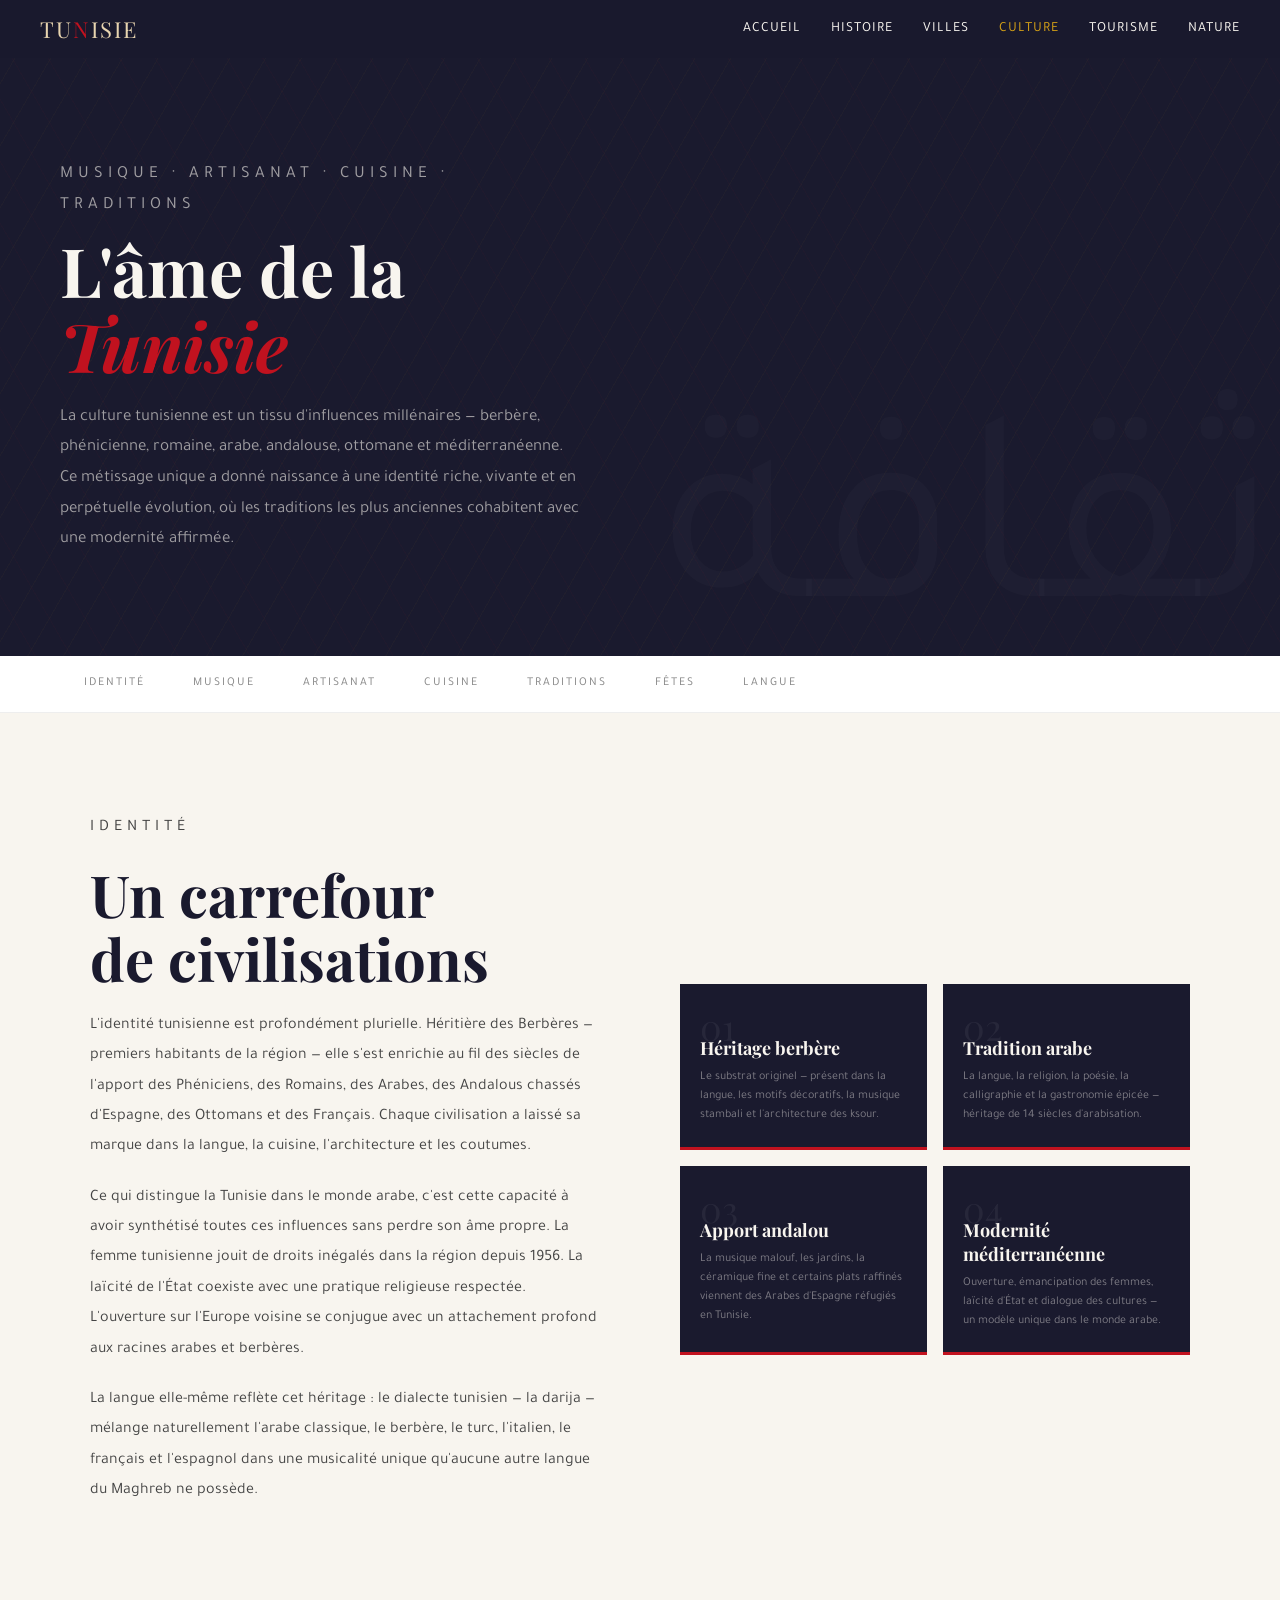
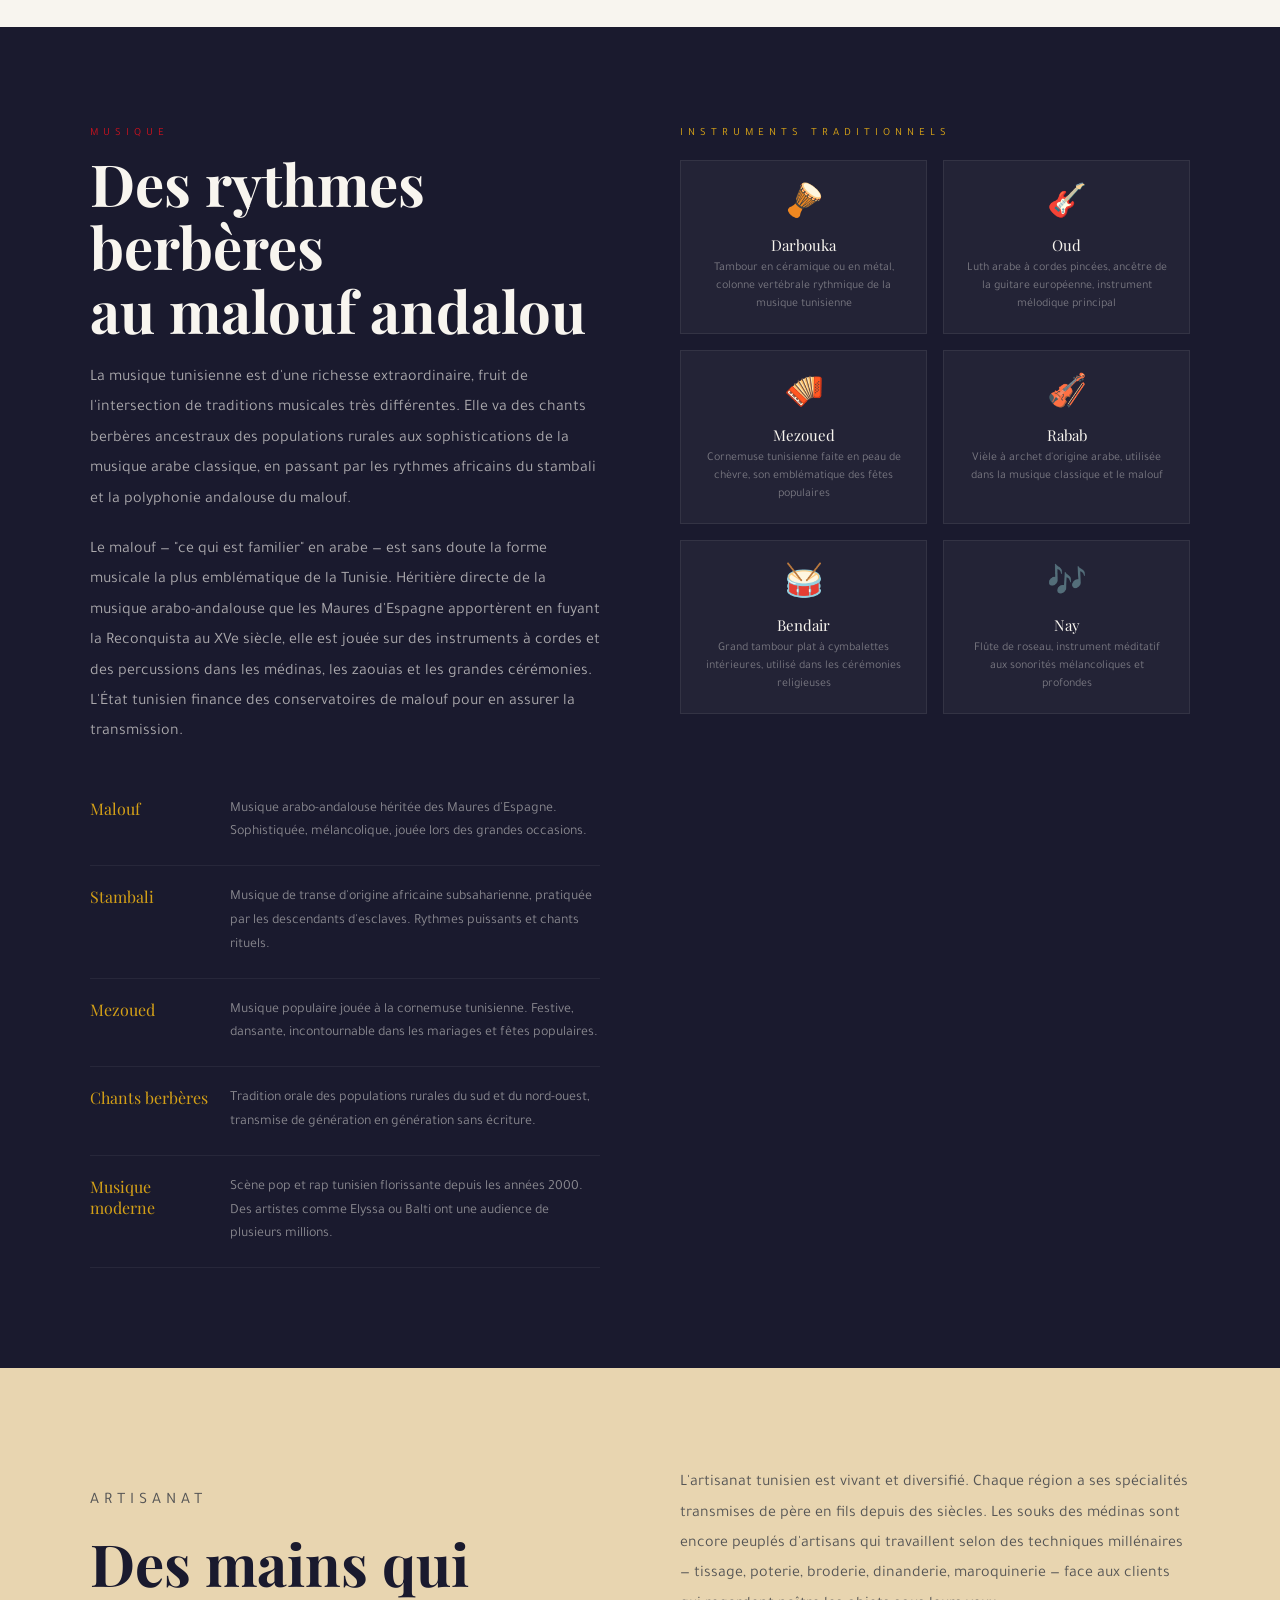
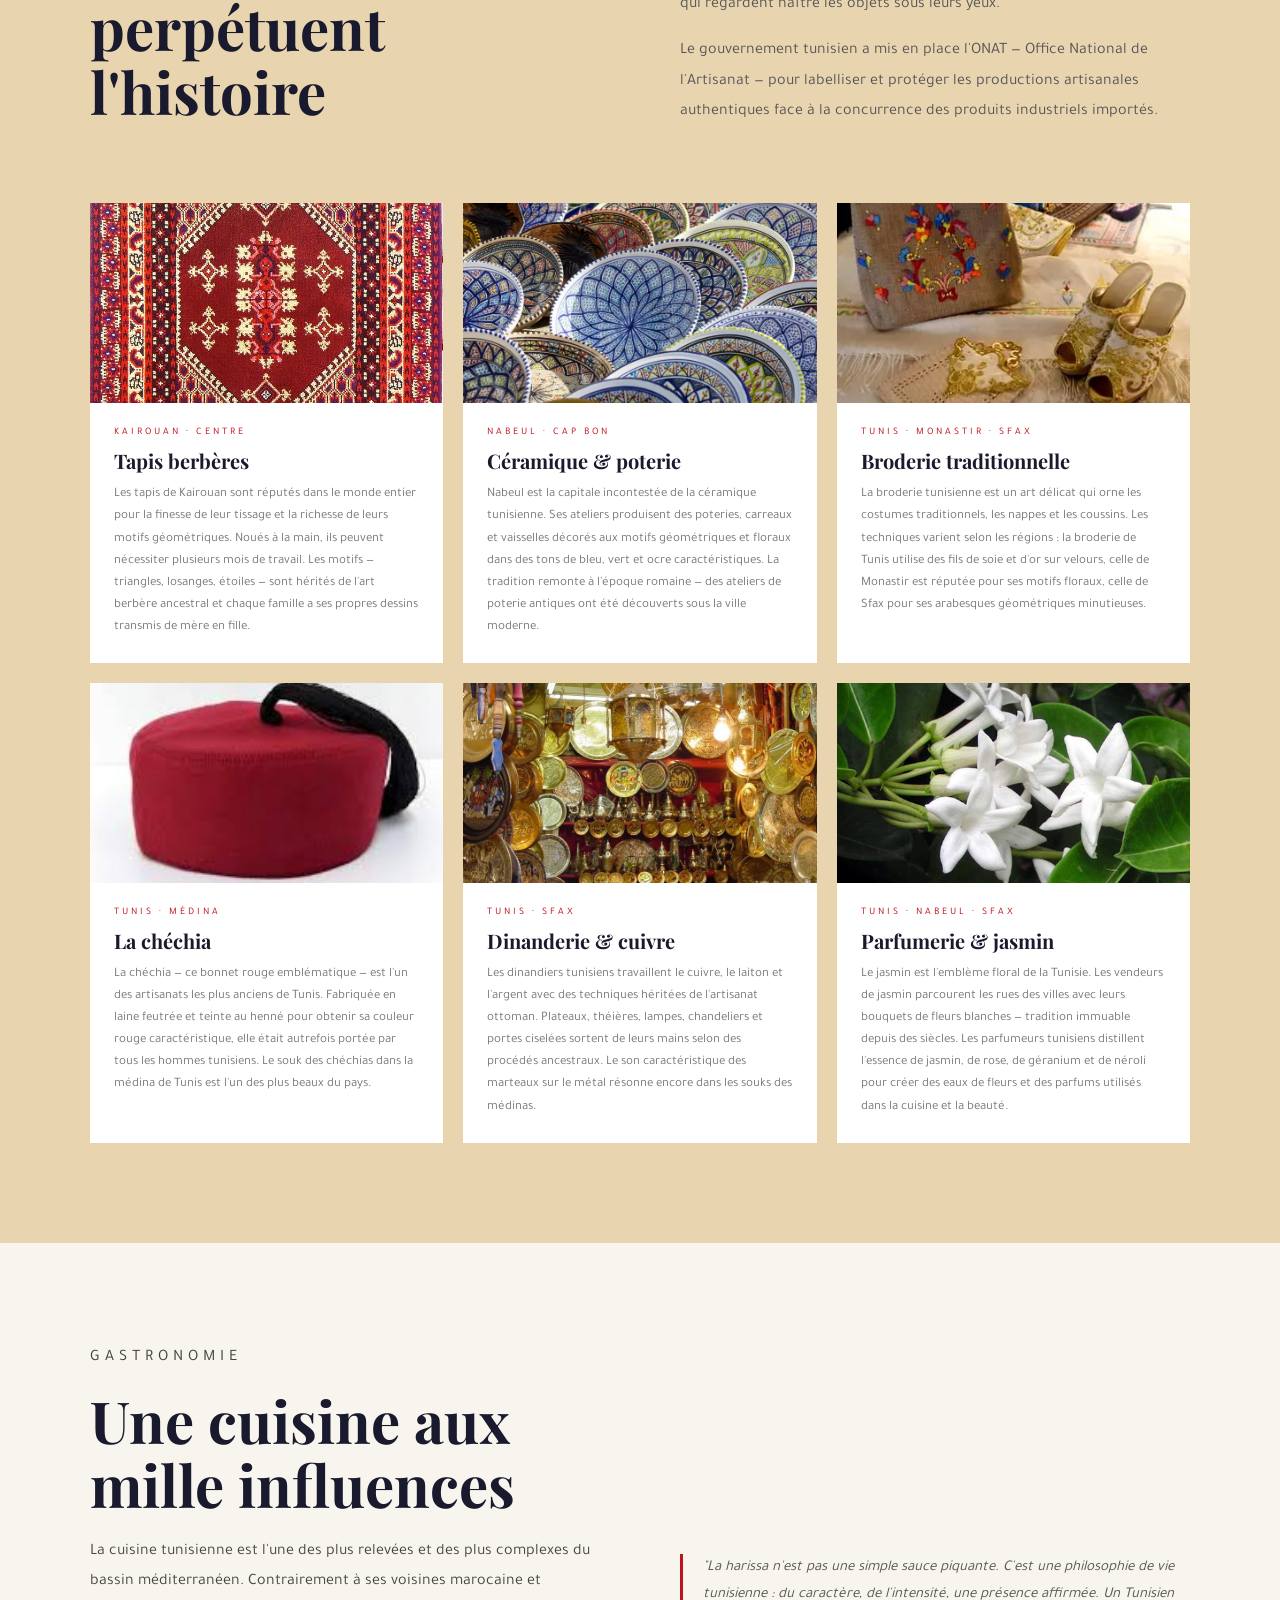
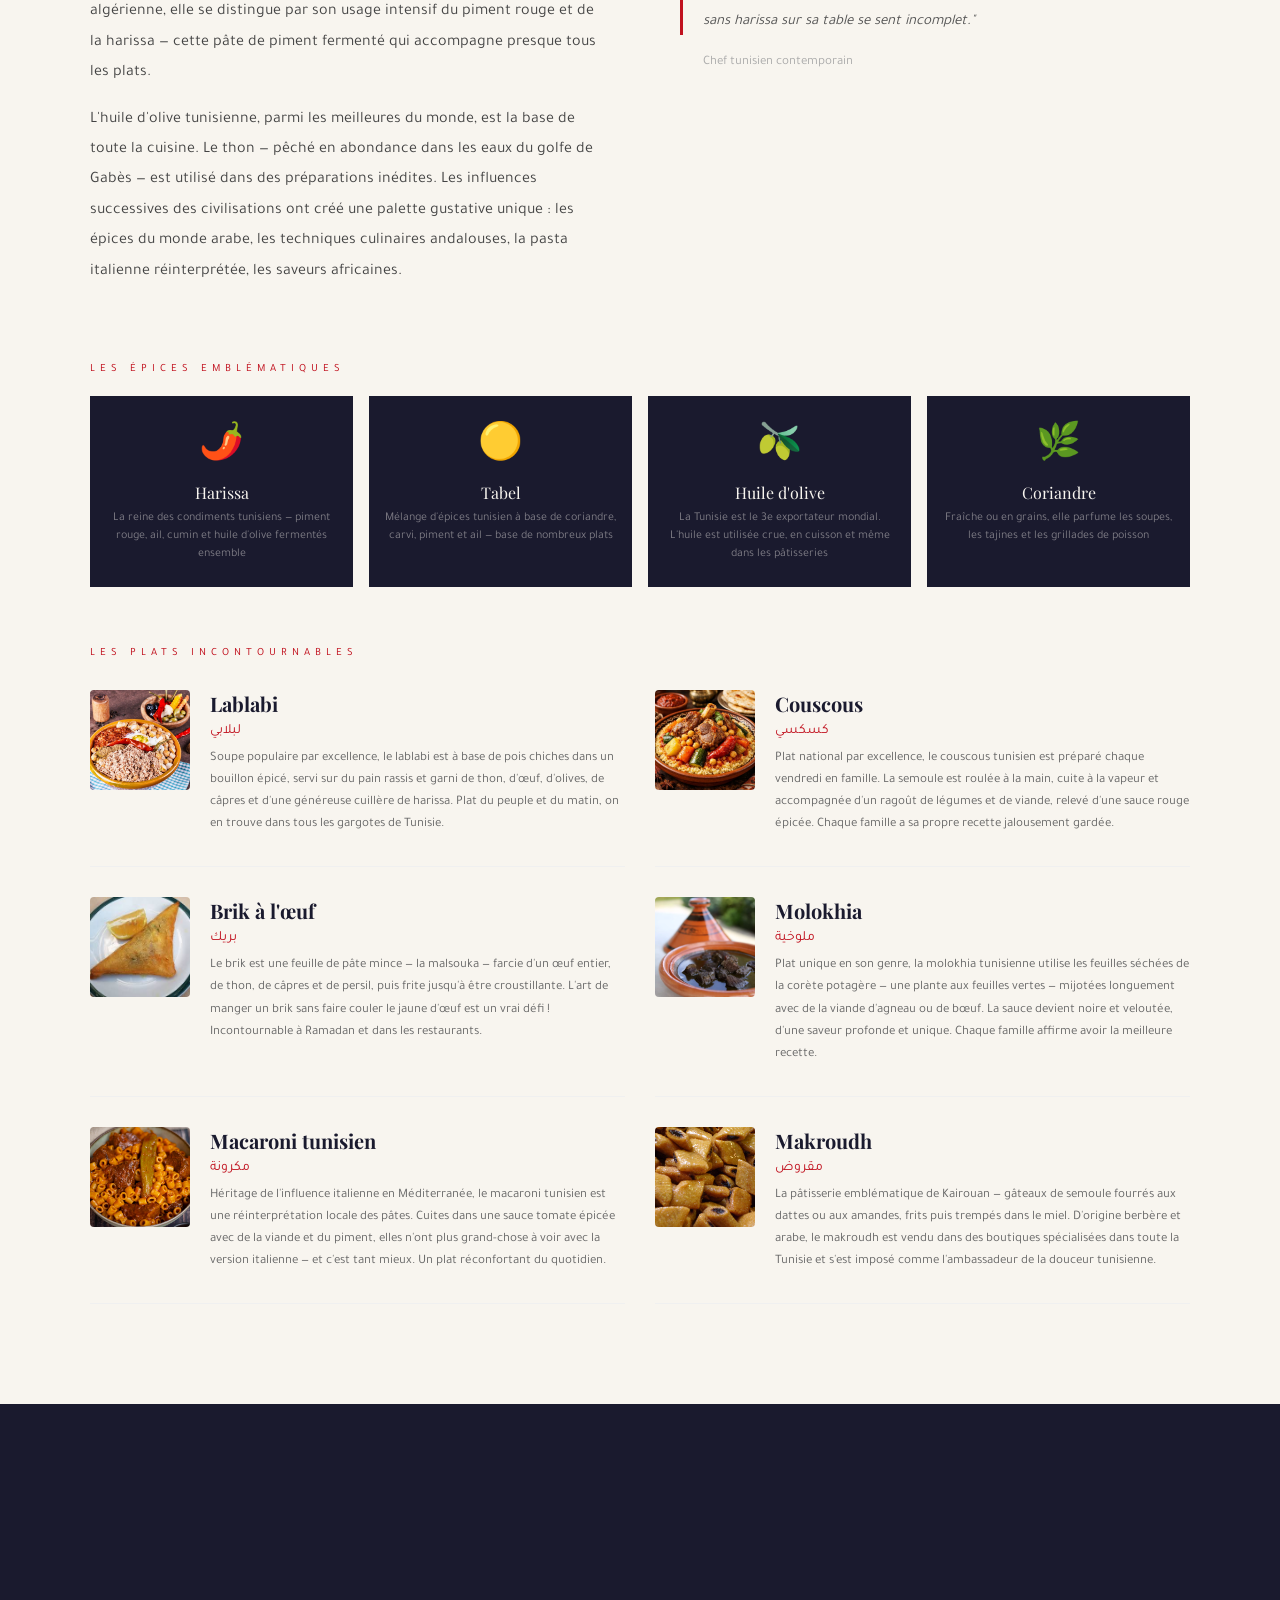
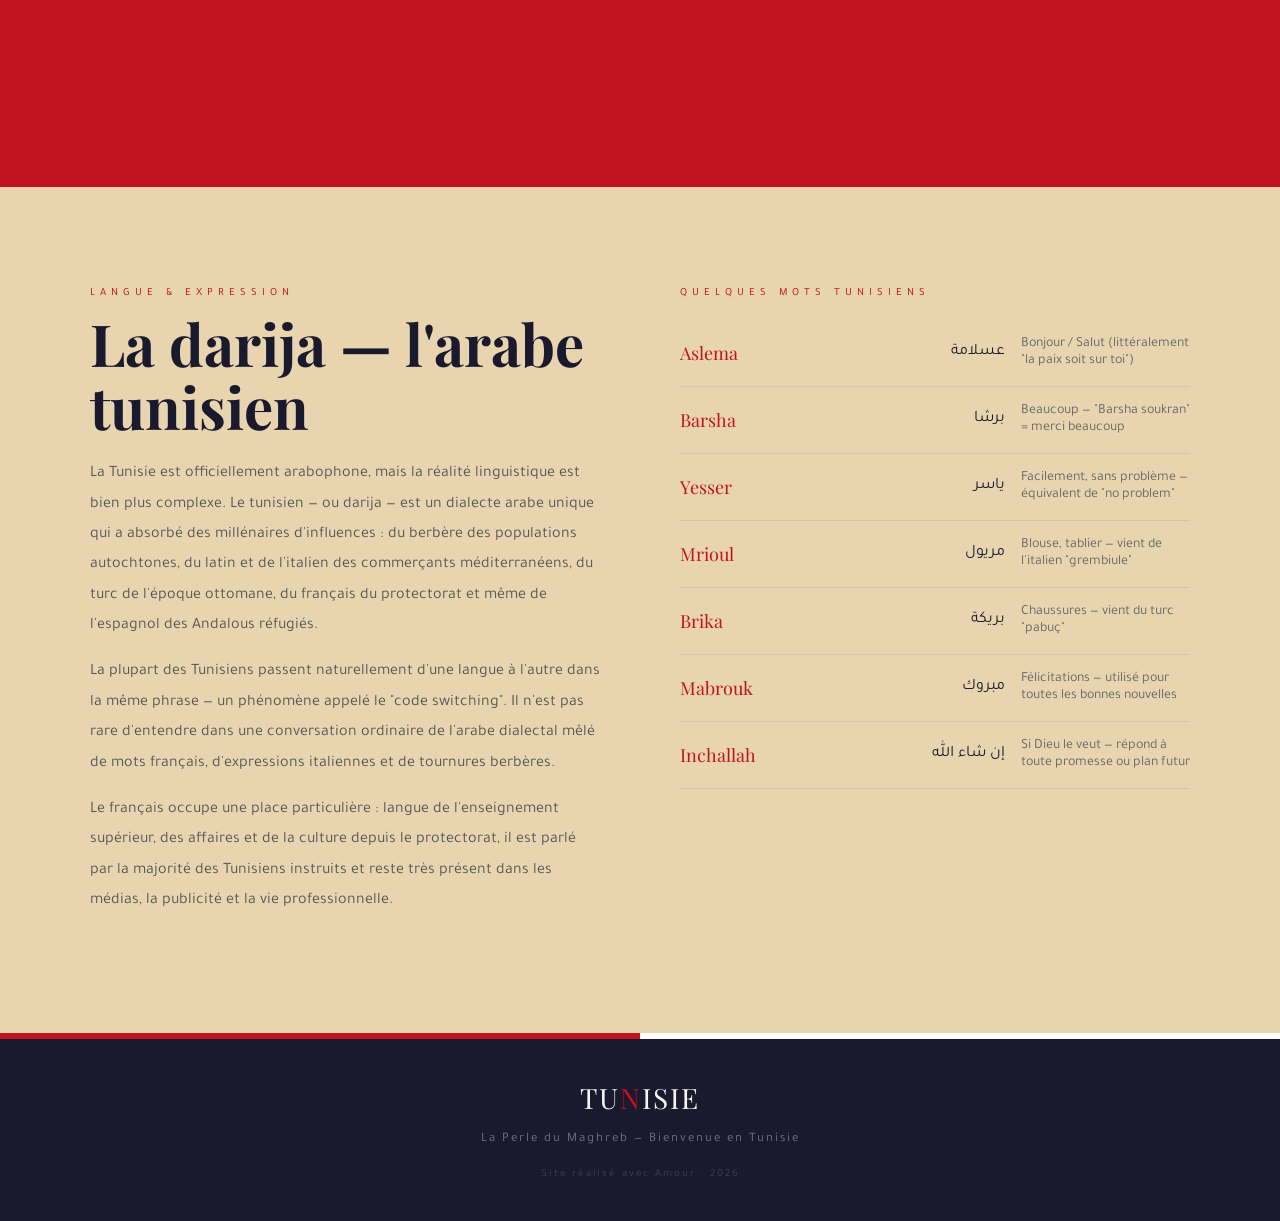
==== culture.html @ 8d85714a "second commit" ====
<!DOCTYPE html>
<html lang="fr">
<head>
  <meta charset="UTF-8"/>
  <meta name="viewport" content="width=device-width, initial-scale=1.0"/>
  <title>Culture Tunisienne — Traditions, Arts & Identité</title>
  <link rel="icon" type="image/png" href="images/favicon.ico"/>
  <link href="https://fonts.googleapis.com/css2?family=Playfair+Display:ital,wght@0,400;0,700;1,400&family=Tajawal:wght@300;400;700&display=swap" rel="stylesheet"/>
  <link rel="stylesheet" href="style.css"/>

  <style>

    /* ======================== */
    /* HERO                     */
    /* ======================== */
    .culture-hero {
      background: var(--nuit);
      padding: 160px 60px 100px;
      position: relative;
      overflow: hidden;
    }

    .culture-hero::before {
      content: 'ثقافة';
      position: absolute;
      font-family: 'Tajawal', sans-serif;
      font-size: 280px;
      color: rgba(255,255,255,0.02);
      right: 0;
      bottom: -40px;
      line-height: 1;
    }

    /* motif géométrique berbère en fond */
    .culture-hero::after {
      content: '';
      position: absolute;
      inset: 0;
      background-image: repeating-linear-gradient(
        60deg, transparent, transparent 30px,
        rgba(193,18,31,0.03) 30px, rgba(193,18,31,0.03) 31px
      ), repeating-linear-gradient(
        -60deg, transparent, transparent 30px,
        rgba(212,160,23,0.03) 30px, rgba(212,160,23,0.03) 31px
      );
    }

    .culture-hero-contenu {
      max-width: 680px;
      position: relative;
      z-index: 2;
    }

    .culture-hero h1 {
      font-family: 'Playfair Display', serif;
      font-size: clamp(40px, 6vw, 68px);
      color: var(--blanc);
      line-height: 1.1;
      margin-bottom: 20px;
    }

    .culture-hero h1 span { color: var(--rouge); font-style: italic; }

    .culture-hero p {
      font-size: 17px;
      color: rgba(248,245,239,0.6);
      line-height: 1.8;
      max-width: 520px;
    }

    /* ======================== */
    /* NAV INTERNE              */
    /* ======================== */
    .nav-interne {
      background: white;
      padding: 0 60px;
      border-bottom: 1px solid #eee;
      display: flex;
      gap: 0;
      overflow-x: auto;
      position: sticky;
      top: 60px;
      z-index: 100;
    }

    .nav-interne a {
      text-decoration: none;
      color: #888;
      font-size: 12px;
      letter-spacing: 2px;
      text-transform: uppercase;
      padding: 20px 24px;
      border-bottom: 2px solid transparent;
      transition: color 0.2s, border-color 0.2s;
      white-space: nowrap;
    }

    .nav-interne a:hover {
      color: var(--rouge);
      border-bottom-color: var(--rouge);
    }

    /* ======================== */
    /* INTRO IDENTITE           */
    /* ======================== */
    .identite-section {
      background: var(--blanc);
      padding: 100px 60px;
    }

    .identite-layout {
      display: grid;
      grid-template-columns: 1fr 1fr;
      gap: 80px;
      align-items: center;
      max-width: 1100px;
      margin: 0 auto;
    }

    .identite-texte p {
      font-size: 16px;
      line-height: 1.9;
      color: #444;
      margin-bottom: 20px;
    }

    .identite-pilliers {
      display: grid;
      grid-template-columns: 1fr 1fr;
      gap: 16px;
    }

    .pillier {
      background: var(--nuit);
      padding: 24px 20px;
      position: relative;
      overflow: hidden;
    }

    .pillier::before {
      content: '';
      position: absolute;
      bottom: 0;
      left: 0;
      height: 3px;
      width: 100%;
      background: var(--rouge);
    }

    .pillier-num {
      font-family: 'Playfair Display', serif;
      font-size: 36px;
      color: rgba(255,255,255,0.06);
      line-height: 1;
      margin-bottom: -8px;
    }

    .pillier-nom {
      font-family: 'Playfair Display', serif;
      font-size: 18px;
      color: var(--blanc);
      margin-bottom: 8px;
    }

    .pillier-desc {
      font-size: 12px;
      color: rgba(248,245,239,0.45);
      line-height: 1.6;
    }

    /* ======================== */
    /* SECTION MUSIQUE          */
    /* ======================== */
    .musique-section {
      background: var(--nuit);
      padding: 100px 60px;
      position: relative;
      overflow: hidden;
      id: 'musique';
    }

    .musique-layout {
      display: grid;
      grid-template-columns: 1fr 1fr;
      gap: 80px;
      align-items: start;
      max-width: 1100px;
      margin: 0 auto;
    }

    .musique-titre { color: var(--blanc) !important; }

    .musique-texte p {
      font-size: 16px;
      line-height: 1.9;
      color: rgba(248,245,239,0.65);
      margin-bottom: 20px;
    }

    /* les genres musicaux */
    .genres-liste {
      margin-top: 30px;
      display: flex;
      flex-direction: column;
      gap: 0;
    }

    .genre-item {
      display: grid;
      grid-template-columns: 120px 1fr;
      gap: 20px;
      padding: 20px 0;
      border-bottom: 1px solid rgba(255,255,255,0.06);
      align-items: start;
    }

    .genre-nom {
      font-family: 'Playfair Display', serif;
      font-size: 16px;
      color: var(--or);
    }

    .genre-desc {
      font-size: 14px;
      color: rgba(248,245,239,0.5);
      line-height: 1.7;
    }

    /* instruments en sidebar */
    .instruments-grid {
      display: grid;
      grid-template-columns: 1fr 1fr;
      gap: 16px;
      margin-top: 20px;
    }

    .instrument {
      background: rgba(255,255,255,0.04);
      border: 1px solid rgba(255,255,255,0.07);
      padding: 20px;
      text-align: center;
    }

    .instrument-emoji {
      font-size: 32px;
      display: block;
      margin-bottom: 10px;
    }

    .instrument-nom {
      font-family: 'Playfair Display', serif;
      font-size: 15px;
      color: var(--blanc);
      margin-bottom: 4px;
    }

    .instrument-desc {
      font-size: 12px;
      color: rgba(248,245,239,0.4);
      line-height: 1.5;
    }

    /* ======================== */
    /* SECTION ARTISANAT        */
    /* ======================== */
    .artisanat-section {
      background: var(--sable);
      padding: 100px 60px;
    }

    .artisanat-intro {
      max-width: 1100px;
      margin: 0 auto 60px;
      display: grid;
      grid-template-columns: 1fr 1fr;
      gap: 80px;
      align-items: end;
    }

    .artisanat-intro p {
      font-size: 16px;
      line-height: 1.9;
      color: #555;
      margin-bottom: 16px;
    }

    /* les fiches artisanat */
    .artisanat-grid {
      display: grid;
      grid-template-columns: repeat(3, 1fr);
      gap: 20px;
      max-width: 1100px;
      margin: 0 auto;
    }

    .artisanat-card {
      background: white;
      overflow: hidden;
      transition: transform 0.3s;
    }

    .artisanat-card:hover {
      transform: translateY(-6px);
    }

    .artisanat-img {
      width: 100%;
      height: 200px;
      object-fit: cover;
      display: block;
      background: var(--sable-fonce);
    }

    .artisanat-body {
      padding: 24px;
    }

    .artisanat-origine {
      font-size: 10px;
      letter-spacing: 3px;
      text-transform: uppercase;
      color: var(--rouge);
      margin-bottom: 8px;
    }

    .artisanat-nom {
      font-family: 'Playfair Display', serif;
      font-size: 20px;
      color: var(--nuit);
      margin-bottom: 10px;
    }

    .artisanat-desc {
      font-size: 13px;
      color: #777;
      line-height: 1.7;
    }

    /* ======================== */
    /* SECTION CUISINE          */
    /* ======================== */
    .cuisine-culture-section {
      background: var(--blanc);
      padding: 100px 60px;
    }

    .cuisine-culture-layout {
      max-width: 1100px;
      margin: 0 auto;
    }

    .cuisine-culture-intro {
      display: grid;
      grid-template-columns: 1fr 1fr;
      gap: 80px;
      margin-bottom: 60px;
      align-items: center;
    }

    .cuisine-culture-intro p {
      font-size: 16px;
      line-height: 1.9;
      color: #444;
      margin-bottom: 16px;
    }

    /* les épices */
    .epices-grid {
      display: grid;
      grid-template-columns: repeat(4, 1fr);
      gap: 16px;
      margin-bottom: 60px;
    }

    .epice-card {
      background: var(--nuit);
      padding: 24px 16px;
      text-align: center;
    }

    .epice-emoji {
      font-size: 36px;
      display: block;
      margin-bottom: 12px;
    }

    .epice-nom {
      font-family: 'Playfair Display', serif;
      font-size: 16px;
      color: var(--blanc);
      margin-bottom: 6px;
    }

    .epice-desc {
      font-size: 12px;
      color: rgba(248,245,239,0.45);
      line-height: 1.5;
    }

    /* les plats en liste détaillée */
    .plats-liste {
      display: grid;
      grid-template-columns: 1fr 1fr;
      gap: 30px;
    }

    .plat-detail {
      display: grid;
      grid-template-columns: 100px 1fr;
      gap: 20px;
      padding-bottom: 30px;
      border-bottom: 1px solid #f0f0f0;
    }

    .plat-detail-img {
      width: 100px;
      height: 100px;
      object-fit: cover;
      border-radius: 4px;
      background: var(--sable);
    }

    .plat-detail-nom {
      font-family: 'Playfair Display', serif;
      font-size: 20px;
      color: var(--nuit);
      margin-bottom: 6px;
    }

    .plat-detail-arabe {
      font-family: 'Tajawal', sans-serif;
      font-size: 14px;
      color: var(--rouge);
      margin-bottom: 8px;
    }

    .plat-detail-desc {
      font-size: 13px;
      color: #666;
      line-height: 1.7;
    }

    /* ======================== */
    /* SECTION TRADITIONS       */
    /* ======================== */
    .traditions-section {
      background: var(--nuit);
      padding: 100px 60px;
    }

    .traditions-layout {
      max-width: 1100px;
      margin: 0 auto;
    }

    .traditions-titre { color: var(--blanc) !important; }

    .traditions-grid {
      display: grid;
      grid-template-columns: repeat(3, 1fr);
      gap: 30px;
      margin-top: 50px;
    }

    .tradition-card {
      border-top: 1px solid rgba(212,160,23,0.3);
      padding-top: 28px;
    }

    .tradition-icone {
      font-size: 32px;
      margin-bottom: 16px;
      display: block;
    }

    .tradition-nom {
      font-family: 'Playfair Display', serif;
      font-size: 20px;
      color: var(--blanc);
      margin-bottom: 12px;
    }

    .tradition-texte {
      font-size: 14px;
      color: rgba(248,245,239,0.55);
      line-height: 1.8;
    }

    /* ======================== */
    /* SECTION FETES            */
    /* ======================== */
    .fetes-section {
      background: var(--rouge);
      padding: 100px 60px;
    }

    .fetes-titre {
      color: white !important;
    }

    .fetes-sous-titre {
      color: rgba(255,255,255,0.7) !important;
    }

    .fetes-grid {
      display: grid;
      grid-template-columns: repeat(4, 1fr);
      gap: 20px;
      margin-top: 50px;
      max-width: 1100px;
    }

    .fete-card {
      background: rgba(255,255,255,0.08);
      border: 1px solid rgba(255,255,255,0.15);
      padding: 28px 20px;
      transition: background 0.3s;
    }

    .fete-card:hover {
      background: rgba(255,255,255,0.15);
    }

    .fete-mois {
      font-size: 10px;
      letter-spacing: 3px;
      text-transform: uppercase;
      color: rgba(255,255,255,0.5);
      margin-bottom: 10px;
    }

    .fete-nom {
      font-family: 'Playfair Display', serif;
      font-size: 18px;
      color: white;
      margin-bottom: 10px;
    }

    .fete-desc {
      font-size: 13px;
      color: rgba(255,255,255,0.65);
      line-height: 1.7;
    }

    /* ======================== */
    /* SECTION LANGUE           */
    /* ======================== */
    .langue-section {
      background: var(--sable);
      padding: 100px 60px;
    }

    .langue-layout {
      display: grid;
      grid-template-columns: 1fr 1fr;
      gap: 80px;
      align-items: start;
      max-width: 1100px;
      margin: 0 auto;
    }

    .langue-texte p {
      font-size: 16px;
      line-height: 1.9;
      color: #555;
      margin-bottom: 16px;
    }

    /* les mots tunisiens */
    .mots-tunisiens {
      display: flex;
      flex-direction: column;
      gap: 0;
    }

    .mot-ligne {
      display: grid;
      grid-template-columns: 140px 1fr 1fr;
      gap: 16px;
      padding: 16px 0;
      border-bottom: 1px solid rgba(0,0,0,0.07);
      align-items: center;
    }

    .mot-tunisien {
      font-family: 'Playfair Display', serif;
      font-size: 18px;
      color: var(--rouge);
    }

    .mot-arabe {
      font-family: 'Tajawal', sans-serif;
      font-size: 16px;
      color: var(--nuit);
      text-align: right;
    }

    .mot-traduction {
      font-size: 14px;
      color: #666;
    }

    /* ======================== */
    /* RESPONSIVE               */
    /* ======================== */
    @media (max-width: 900px) {
      .culture-hero { padding: 140px 20px 60px; }
      .nav-interne { padding: 0 20px; }
      .identite-section,
      .musique-section,
      .artisanat-section,
      .cuisine-culture-section,
      .traditions-section,
      .fetes-section,
      .langue-section { padding: 60px 20px; }

      .identite-layout,
      .musique-layout,
      .artisanat-intro,
      .cuisine-culture-intro,
      .langue-layout { grid-template-columns: 1fr; gap: 40px; }

      .artisanat-grid { grid-template-columns: 1fr 1fr; }
      .traditions-grid { grid-template-columns: 1fr 1fr; }
      .fetes-grid { grid-template-columns: 1fr 1fr; }
      .epices-grid { grid-template-columns: 1fr 1fr; }
      .plats-liste { grid-template-columns: 1fr; }
      .identite-pilliers { grid-template-columns: 1fr; }
    }

    @media (max-width: 600px) {
      .artisanat-grid { grid-template-columns: 1fr; }
      .traditions-grid { grid-template-columns: 1fr; }
      .fetes-grid { grid-template-columns: 1fr; }
      .mot-ligne { grid-template-columns: 1fr 1fr; }
      .mot-arabe { display: none; }
    }

  </style>
</head>
<body>

<!-- ============= -->
<!--  NAVIGATION   -->
<!-- ============= -->
<nav>
  <div class="logo">TU<span>N</span>ISIE</div>
  <ul>
    <li><a href="index.html">Accueil</a></li>
    <li><a href="histoire.html">Histoire</a></li>
    <li><a href="villes.html">Villes</a></li>
    <li><a href="culture.html" style="color: var(--or);">Culture</a></li>
    <li><a href="tourisme.html">Tourisme</a></li>
    <li><a href="nature.html">Nature</a></li>
  </ul>
</nav>

<!-- ============= -->
<!--  HERO         -->
<!-- ============= -->
<div class="culture-hero">
  <div class="culture-hero-contenu fade-in visible">
    <p class="section-label">Musique · Artisanat · Cuisine · Traditions</p>
    <h1>L'âme de la<br/><span>Tunisie</span></h1>
    <p>
      La culture tunisienne est un tissu d'influences millénaires — berbère, phénicienne, romaine, arabe, andalouse, ottomane et méditerranéenne. Ce métissage unique a donné naissance à une identité riche, vivante et en perpétuelle évolution, où les traditions les plus anciennes cohabitent avec une modernité affirmée.
    </p>
  </div>
</div>


<!-- navigation interne -->
<div class="nav-interne">
  <a href="#identite">Identité</a>
  <a href="#musique">Musique</a>
  <a href="#artisanat">Artisanat</a>
  <a href="#cuisine">Cuisine</a>
  <a href="#traditions">Traditions</a>
  <a href="#fetes">Fêtes</a>
  <a href="#langue">Langue</a>
</div>


<!-- ======================== -->
<!--  IDENTITÉ                -->
<!-- ======================== -->
<section class="identite-section" id="identite">
  <div class="identite-layout fade-in">

    <div class="identite-texte">
      <p class="section-label">Identité</p>
      <h2 class="section-title">Un carrefour<br/>de civilisations</h2>
      <p>
        L'identité tunisienne est profondément plurielle. Héritière des Berbères — premiers habitants de la région — elle s'est enrichie au fil des siècles de l'apport des Phéniciens, des Romains, des Arabes, des Andalous chassés d'Espagne, des Ottomans et des Français. Chaque civilisation a laissé sa marque dans la langue, la cuisine, l'architecture et les coutumes.
      </p>
      <p>
        Ce qui distingue la Tunisie dans le monde arabe, c'est cette capacité à avoir synthétisé toutes ces influences sans perdre son âme propre. La femme tunisienne jouit de droits inégalés dans la région depuis 1956. La laïcité de l'État coexiste avec une pratique religieuse respectée. L'ouverture sur l'Europe voisine se conjugue avec un attachement profond aux racines arabes et berbères.
      </p>
      <p>
        La langue elle-même reflète cet héritage : le dialecte tunisien — la darija — mélange naturellement l'arabe classique, le berbère, le turc, l'italien, le français et l'espagnol dans une musicalité unique qu'aucune autre langue du Maghreb ne possède.
      </p>
    </div>

    <div class="identite-pilliers">
      <div class="pillier">
        <div class="pillier-num">01</div>
        <h3 class="pillier-nom">Héritage berbère</h3>
        <p class="pillier-desc">Le substrat originel — présent dans la langue, les motifs décoratifs, la musique stambali et l'architecture des ksour.</p>
      </div>
      <div class="pillier">
        <div class="pillier-num">02</div>
        <h3 class="pillier-nom">Tradition arabe</h3>
        <p class="pillier-desc">La langue, la religion, la poésie, la calligraphie et la gastronomie épicée — héritage de 14 siècles d'arabisation.</p>
      </div>
      <div class="pillier">
        <div class="pillier-num">03</div>
        <h3 class="pillier-nom">Apport andalou</h3>
        <p class="pillier-desc">La musique malouf, les jardins, la céramique fine et certains plats raffinés viennent des Arabes d'Espagne réfugiés en Tunisie.</p>
      </div>
      <div class="pillier">
        <div class="pillier-num">04</div>
        <h3 class="pillier-nom">Modernité méditerranéenne</h3>
        <p class="pillier-desc">Ouverture, émancipation des femmes, laïcité d'État et dialogue des cultures — un modèle unique dans le monde arabe.</p>
      </div>
    </div>

  </div>
</section>


<!-- ======================== -->
<!--  MUSIQUE                 -->
<!-- ======================== -->
<section class="musique-section" id="musique">
  <div class="musique-layout fade-in">

    <div>
      <p class="section-label">Musique</p>
      <h2 class="section-title musique-titre">Des rythmes berbères<br/>au malouf andalou</h2>

      <div class="musique-texte">
        <p>
          La musique tunisienne est d'une richesse extraordinaire, fruit de l'intersection de traditions musicales très différentes. Elle va des chants berbères ancestraux des populations rurales aux sophistications de la musique arabe classique, en passant par les rythmes africains du stambali et la polyphonie andalouse du malouf.
        </p>
        <p>
          Le malouf — "ce qui est familier" en arabe — est sans doute la forme musicale la plus emblématique de la Tunisie. Héritière directe de la musique arabo-andalouse que les Maures d'Espagne apportèrent en fuyant la Reconquista au XVe siècle, elle est jouée sur des instruments à cordes et des percussions dans les médinas, les zaouias et les grandes cérémonies. L'État tunisien finance des conservatoires de malouf pour en assurer la transmission.
        </p>
      </div>

      <div class="genres-liste">
        <div class="genre-item">
          <span class="genre-nom">Malouf</span>
          <span class="genre-desc">Musique arabo-andalouse héritée des Maures d'Espagne. Sophistiquée, mélancolique, jouée lors des grandes occasions.</span>
        </div>
        <div class="genre-item">
          <span class="genre-nom">Stambali</span>
          <span class="genre-desc">Musique de transe d'origine africaine subsaharienne, pratiquée par les descendants d'esclaves. Rythmes puissants et chants rituels.</span>
        </div>
        <div class="genre-item">
          <span class="genre-nom">Mezoued</span>
          <span class="genre-desc">Musique populaire jouée à la cornemuse tunisienne. Festive, dansante, incontournable dans les mariages et fêtes populaires.</span>
        </div>
        <div class="genre-item">
          <span class="genre-nom">Chants berbères</span>
          <span class="genre-desc">Tradition orale des populations rurales du sud et du nord-ouest, transmise de génération en génération sans écriture.</span>
        </div>
        <div class="genre-item">
          <span class="genre-nom">Musique moderne</span>
          <span class="genre-desc">Scène pop et rap tunisien florissante depuis les années 2000. Des artistes comme Elyssa ou Balti ont une audience de plusieurs millions.</span>
        </div>
      </div>
    </div>

    <div>
      <p class="section-label" style="color: var(--or);">Instruments traditionnels</p>
      <div class="instruments-grid">
        <div class="instrument">
          <span class="instrument-emoji">🪘</span>
          <p class="instrument-nom">Darbouka</p>
          <p class="instrument-desc">Tambour en céramique ou en métal, colonne vertébrale rythmique de la musique tunisienne</p>
        </div>
        <div class="instrument">
          <span class="instrument-emoji">🎸</span>
          <p class="instrument-nom">Oud</p>
          <p class="instrument-desc">Luth arabe à cordes pincées, ancêtre de la guitare européenne, instrument mélodique principal</p>
        </div>
        <div class="instrument">
          <span class="instrument-emoji">🪗</span>
          <p class="instrument-nom">Mezoued</p>
          <p class="instrument-desc">Cornemuse tunisienne faite en peau de chèvre, son emblématique des fêtes populaires</p>
        </div>
        <div class="instrument">
          <span class="instrument-emoji">🎻</span>
          <p class="instrument-nom">Rabab</p>
          <p class="instrument-desc">Vièle à archet d'origine arabe, utilisée dans la musique classique et le malouf</p>
        </div>
        <div class="instrument">
          <span class="instrument-emoji">🥁</span>
          <p class="instrument-nom">Bendair</p>
          <p class="instrument-desc">Grand tambour plat à cymbalettes intérieures, utilisé dans les cérémonies religieuses</p>
        </div>
        <div class="instrument">
          <span class="instrument-emoji">🎶</span>
          <p class="instrument-nom">Nay</p>
          <p class="instrument-desc">Flûte de roseau, instrument méditatif aux sonorités mélancoliques et profondes</p>
        </div>
      </div>
    </div>

  </div>
</section>


<!-- ======================== -->
<!--  ARTISANAT               -->
<!-- ======================== -->
<section class="artisanat-section" id="artisanat">
  <div class="artisanat-intro fade-in">
    <div>
      <p class="section-label">Artisanat</p>
      <h2 class="section-title">Des mains qui<br/>perpétuent l'histoire</h2>
    </div>
    <div>
      <p>L'artisanat tunisien est vivant et diversifié. Chaque région a ses spécialités transmises de père en fils depuis des siècles. Les souks des médinas sont encore peuplés d'artisans qui travaillent selon des techniques millénaires — tissage, poterie, broderie, dinanderie, maroquinerie — face aux clients qui regardent naître les objets sous leurs yeux.</p>
      <p>Le gouvernement tunisien a mis en place l'ONAT — Office National de l'Artisanat — pour labelliser et protéger les productions artisanales authentiques face à la concurrence des produits industriels importés.</p>
    </div>
  </div>

  <div class="artisanat-grid fade-in">

    <div class="artisanat-card">
      <img src="images/artisanat/tapis.jpg" alt="Tapis de Kairouan" class="artisanat-img"/>
      <div class="artisanat-body">
        <p class="artisanat-origine">Kairouan · Centre</p>
        <h3 class="artisanat-nom">Tapis berbères</h3>
        <p class="artisanat-desc">Les tapis de Kairouan sont réputés dans le monde entier pour la finesse de leur tissage et la richesse de leurs motifs géométriques. Noués à la main, ils peuvent nécessiter plusieurs mois de travail. Les motifs — triangles, losanges, étoiles — sont hérités de l'art berbère ancestral et chaque famille a ses propres dessins transmis de mère en fille.</p>
      </div>
    </div>

    <div class="artisanat-card">
      <img src="images/artisanat/ceramique.jpg" alt="Céramique de Nabeul" class="artisanat-img"/>
      <div class="artisanat-body">
        <p class="artisanat-origine">Nabeul · Cap Bon</p>
        <h3 class="artisanat-nom">Céramique & poterie</h3>
        <p class="artisanat-desc">Nabeul est la capitale incontestée de la céramique tunisienne. Ses ateliers produisent des poteries, carreaux et vaisselles décorés aux motifs géométriques et floraux dans des tons de bleu, vert et ocre caractéristiques. La tradition remonte à l'époque romaine — des ateliers de poterie antiques ont été découverts sous la ville moderne.</p>
      </div>
    </div>

    <div class="artisanat-card">
      <img src="images/artisanat/broderie.jpg" alt="Broderie tunisienne" class="artisanat-img"/>
      <div class="artisanat-body">
        <p class="artisanat-origine">Tunis · Monastir · Sfax</p>
        <h3 class="artisanat-nom">Broderie traditionnelle</h3>
        <p class="artisanat-desc">La broderie tunisienne est un art délicat qui orne les costumes traditionnels, les nappes et les coussins. Les techniques varient selon les régions : la broderie de Tunis utilise des fils de soie et d'or sur velours, celle de Monastir est réputée pour ses motifs floraux, celle de Sfax pour ses arabesques géométriques minutieuses.</p>
      </div>
    </div>

    <div class="artisanat-card">
      <img src="images/artisanat/chechia.jpg" alt="Chéchia tunisienne" class="artisanat-img"/>
      <div class="artisanat-body">
        <p class="artisanat-origine">Tunis · Médina</p>
        <h3 class="artisanat-nom">La chéchia</h3>
        <p class="artisanat-desc">La chéchia — ce bonnet rouge emblématique — est l'un des artisanats les plus anciens de Tunis. Fabriquée en laine feutrée et teinte au henné pour obtenir sa couleur rouge caractéristique, elle était autrefois portée par tous les hommes tunisiens. Le souk des chéchias dans la médina de Tunis est l'un des plus beaux du pays.</p>
      </div>
    </div>

    <div class="artisanat-card">
      <img src="images/artisanat/dinanderie.jpg" alt="Dinanderie tunisienne" class="artisanat-img"/>
      <div class="artisanat-body">
        <p class="artisanat-origine">Tunis · Sfax</p>
        <h3 class="artisanat-nom">Dinanderie & cuivre</h3>
        <p class="artisanat-desc">Les dinandiers tunisiens travaillent le cuivre, le laiton et l'argent avec des techniques héritées de l'artisanat ottoman. Plateaux, théières, lampes, chandeliers et portes ciselées sortent de leurs mains selon des procédés ancestraux. Le son caractéristique des marteaux sur le métal résonne encore dans les souks des médinas.</p>
      </div>
    </div>

    <div class="artisanat-card">
      <img src="images/artisanat/jasmin.jpg" alt="Jasmin tunisien" class="artisanat-img"/>
      <div class="artisanat-body">
        <p class="artisanat-origine">Tunis · Nabeul · Sfax</p>
        <h3 class="artisanat-nom">Parfumerie & jasmin</h3>
        <p class="artisanat-desc">Le jasmin est l'emblème floral de la Tunisie. Les vendeurs de jasmin parcourent les rues des villes avec leurs bouquets de fleurs blanches — tradition immuable depuis des siècles. Les parfumeurs tunisiens distillent l'essence de jasmin, de rose, de géranium et de néroli pour créer des eaux de fleurs et des parfums utilisés dans la cuisine et la beauté.</p>
      </div>
    </div>

  </div>
</section>


<!-- ======================== -->
<!--  CUISINE                 -->
<!-- ======================== -->
<section class="cuisine-culture-section" id="cuisine">
  <div class="cuisine-culture-layout">

    <div class="cuisine-culture-intro fade-in">
      <div>
        <p class="section-label">Gastronomie</p>
        <h2 class="section-title">Une cuisine aux<br/>mille influences</h2>
        <p>La cuisine tunisienne est l'une des plus relevées et des plus complexes du bassin méditerranéen. Contrairement à ses voisines marocaine et algérienne, elle se distingue par son usage intensif du piment rouge et de la harissa — cette pâte de piment fermenté qui accompagne presque tous les plats.</p>
        <p>L'huile d'olive tunisienne, parmi les meilleures du monde, est la base de toute la cuisine. Le thon — pêché en abondance dans les eaux du golfe de Gabès — est utilisé dans des préparations inédites. Les influences successives des civilisations ont créé une palette gustative unique : les épices du monde arabe, les techniques culinaires andalouses, la pasta italienne réinterprétée, les saveurs africaines.</p>
      </div>
      <div>
        <p style="font-size: 15px; color: #555; line-height: 1.8; font-style: italic; border-left: 3px solid var(--rouge); padding-left: 20px;">
          "La harissa n'est pas une simple sauce piquante. C'est une philosophie de vie tunisienne : du caractère, de l'intensité, une présence affirmée. Un Tunisien sans harissa sur sa table se sent incomplet."
        </p>
        <p style="font-size: 13px; color: #aaa; margin-top: 10px; padding-left: 23px;">Chef tunisien contemporain</p>
      </div>
    </div>

    <!-- les épices emblématiques -->
    <div class="fade-in">
      <p class="section-label" style="margin-bottom: 20px;">Les épices emblématiques</p>
      <div class="epices-grid">
        <div class="epice-card">
          <span class="epice-emoji">🌶️</span>
          <p class="epice-nom">Harissa</p>
          <p class="epice-desc">La reine des condiments tunisiens — piment rouge, ail, cumin et huile d'olive fermentés ensemble</p>
        </div>
        <div class="epice-card">
          <span class="epice-emoji">🟡</span>
          <p class="epice-nom">Tabel</p>
          <p class="epice-desc">Mélange d'épices tunisien à base de coriandre, carvi, piment et ail — base de nombreux plats</p>
        </div>
        <div class="epice-card">
          <span class="epice-emoji">🫒</span>
          <p class="epice-nom">Huile d'olive</p>
          <p class="epice-desc">La Tunisie est le 3e exportateur mondial. L'huile est utilisée crue, en cuisson et même dans les pâtisseries</p>
        </div>
        <div class="epice-card">
          <span class="epice-emoji">🌿</span>
          <p class="epice-nom">Coriandre</p>
          <p class="epice-desc">Fraîche ou en grains, elle parfume les soupes, les tajines et les grillades de poisson</p>
        </div>
      </div>
    </div>

    <!-- les plats en détail -->
    <div class="fade-in">
      <p class="section-label" style="margin-bottom: 30px;">Les plats incontournables</p>
      <div class="plats-liste">

        <div class="plat-detail">
          <img src="images/lablabi.webp" alt="Lablabi" class="plat-detail-img"/>
          <div>
            <h3 class="plat-detail-nom">Lablabi</h3>
            <p class="plat-detail-arabe">لبلابي</p>
            <p class="plat-detail-desc">Soupe populaire par excellence, le lablabi est à base de pois chiches dans un bouillon épicé, servi sur du pain rassis et garni de thon, d'œuf, d'olives, de câpres et d'une généreuse cuillère de harissa. Plat du peuple et du matin, on en trouve dans tous les gargotes de Tunisie.</p>
          </div>
        </div>

        <div class="plat-detail">
          <img src="images/couscous.webp" alt="Couscous" class="plat-detail-img"/>
          <div>
            <h3 class="plat-detail-nom">Couscous</h3>
            <p class="plat-detail-arabe">كسكسي</p>
            <p class="plat-detail-desc">Plat national par excellence, le couscous tunisien est préparé chaque vendredi en famille. La semoule est roulée à la main, cuite à la vapeur et accompagnée d'un ragoût de légumes et de viande, relevé d'une sauce rouge épicée. Chaque famille a sa propre recette jalousement gardée.</p>
          </div>
        </div>

        <div class="plat-detail">
          <img src="images/artisanat/brik.jpg" alt="Brik" class="plat-detail-img"/>
          <div>
            <h3 class="plat-detail-nom">Brik à l'œuf</h3>
            <p class="plat-detail-arabe">بريك</p>
            <p class="plat-detail-desc">Le brik est une feuille de pâte mince — la malsouka — farcie d'un œuf entier, de thon, de câpres et de persil, puis frite jusqu'à être croustillante. L'art de manger un brik sans faire couler le jaune d'œuf est un vrai défi ! Incontournable à Ramadan et dans les restaurants.</p>
          </div>
        </div>

        <div class="plat-detail">
          <img src="images/molokhia.webp" alt="Molokhia" class="plat-detail-img"/>
          <div>
            <h3 class="plat-detail-nom">Molokhia</h3>
            <p class="plat-detail-arabe">ملوخية</p>
            <p class="plat-detail-desc">Plat unique en son genre, la molokhia tunisienne utilise les feuilles séchées de la corète potagère — une plante aux feuilles vertes — mijotées longuement avec de la viande d'agneau ou de bœuf. La sauce devient noire et veloutée, d'une saveur profonde et unique. Chaque famille affirme avoir la meilleure recette.</p>
          </div>
        </div>

        <div class="plat-detail">
          <img src="images/macaroni.webp" alt="Macaroni tunisien" class="plat-detail-img"/>
          <div>
            <h3 class="plat-detail-nom">Macaroni tunisien</h3>
            <p class="plat-detail-arabe">مكرونة</p>
            <p class="plat-detail-desc">Héritage de l'influence italienne en Méditerranée, le macaroni tunisien est une réinterprétation locale des pâtes. Cuites dans une sauce tomate épicée avec de la viande et du piment, elles n'ont plus grand-chose à voir avec la version italienne — et c'est tant mieux. Un plat réconfortant du quotidien.</p>
          </div>
        </div>

        <div class="plat-detail">
          <img src="images/artisanat/makroudh.jpg" alt="Makroudh" class="plat-detail-img"/>
          <div>
            <h3 class="plat-detail-nom">Makroudh</h3>
            <p class="plat-detail-arabe">مقروض</p>
            <p class="plat-detail-desc">La pâtisserie emblématique de Kairouan — gâteaux de semoule fourrés aux dattes ou aux amandes, frits puis trempés dans le miel. D'origine berbère et arabe, le makroudh est vendu dans des boutiques spécialisées dans toute la Tunisie et s'est imposé comme l'ambassadeur de la douceur tunisienne.</p>
          </div>
        </div>

      </div>
    </div>

  </div>
</section>


<!-- ======================== -->
<!--  TRADITIONS              -->
<!-- ======================== -->
<section class="traditions-section" id="traditions">
  <div class="traditions-layout">
    <div class="fade-in">
      <p class="section-label">Traditions</p>
      <h2 class="section-title traditions-titre">Les rituels du<br/>quotidien tunisien</h2>
    </div>

    <div class="traditions-grid fade-in">

      <div class="tradition-card">
        <span class="tradition-icone">🍵</span>
        <h3 class="tradition-nom">Le thé à la menthe</h3>
        <p class="tradition-texte">Boire un thé en Tunisie est un rituel social codifié. Servi brûlant dans de petits verres, très sucré, avec des pignons de pin ou des amandes flottant à la surface. Le premier verre est "amer comme la vie", le deuxième "doux comme l'amour", le troisième "doux comme la mort". Refuser est une impolitesse grave.</p>
      </div>

      <div class="tradition-card">
        <span class="tradition-icone">💍</span>
        <h3 class="tradition-nom">Le mariage tunisien</h3>
        <p class="tradition-texte">Les noces tunisiennes sont des événements de plusieurs jours. La nuit du henné — Laylat al-Henna — précède le mariage : les mains de la mariée sont décorées de motifs complexes. La fête elle-même dure jusqu'à l'aube, avec musique, danses, festins et la cérémonie du "hammam de la mariée".</p>
      </div>

      <div class="tradition-card">
        <span class="tradition-icone">🤲</span>
        <h3 class="tradition-nom">L'hospitalité</h3>
        <p class="tradition-texte">L'hospitalité — la "diyafa" — est une valeur sacrée en Tunisie. Un invité ne part jamais sans avoir mangé, bu et reçu des cadeaux. La formule "ana fi dar rasulillah" — "je suis dans la maison du Prophète" — décrit l'idéal de l'hôte parfait. Refuser l'hospitalité est considéré comme une offense grave.</p>
      </div>

      <div class="tradition-card">
        <span class="tradition-icone">🫶</span>
        <h3 class="tradition-nom">La main de Fatma</h3>
        <p class="tradition-texte">Le "khamsa" — la main de Fatma — est le symbole protecteur par excellence en Tunisie. Présent sur les portes, les bijoux, les voitures et les maisons, il protège contre le mauvais œil. On l'offre en cadeau lors des naissances, mariages et déménagements. Son usage transcende les religions — juifs, musulmans et chrétiens le portent.</p>
      </div>

      <div class="tradition-card">
        <span class="tradition-icone">🌙</span>
        <h3 class="tradition-nom">Ramadan</h3>
        <p class="tradition-texte">Le Ramadan transforme la Tunisie entière. Les villes s'animent la nuit — restaurants bondés, cafés ouverts jusqu'à l'aube, marchés colorés. L'iftar — la rupture du jeûne au coucher du soleil — est un moment familial sacré. On mange traditionnellement la chorba (soupe) et le brik avant le plat principal. Les nuits de Ramadan sont festives et chaleureuses.</p>
      </div>

      <div class="tradition-card">
        <span class="tradition-icone">🐑</span>
        <h3 class="tradition-nom">Aïd el-Kébir</h3>
        <p class="tradition-texte">La fête du sacrifice est l'événement familial le plus important de l'année. Chaque famille qui en a les moyens sacrifie un mouton — préparé selon un rituel précis — dont la viande est partagée entre la famille, les voisins et les pauvres. Les abords des villes se transforment en marchés à ciel ouvert où les moutons s'entassent des semaines à l'avance.</p>
      </div>

    </div>
  </div>
</section>


<!-- ======================== -->
<!--  FÊTES                   -->
<!-- ======================== -->
<section class="fetes-section" id="fetes">
  <div class="fade-in">
    <p class="section-label" style="color: rgba(255,255,255,0.6);">Festivals & Célébrations</p>
    <h2 class="section-title fetes-titre">L'agenda festif<br/>de la Tunisie</h2>
    <p class="section-desc fetes-sous-titre">Tout au long de l'année, la Tunisie célèbre.</p>

    <div class="fetes-grid">

      <div class="fete-card">
        <p class="fete-mois">Mars — Avril</p>
        <h3 class="fete-nom">Festival des Orangers</h3>
        <p class="fete-desc">Nabeul se couvre de fleurs d'oranger et accueille un festival célébrant la récolte des agrumes du Cap Bon. Concerts, expositions artisanales et dégustation de produits locaux.</p>
      </div>

      <div class="fete-card">
        <p class="fete-mois">Juillet — Août</p>
        <h3 class="fete-nom">Festival de Carthage</h3>
        <p class="fete-desc">Le plus grand festival culturel de Tunisie, organisé dans le théâtre antique de Carthage depuis 1963. Des artistes du monde entier se produisent sous les étoiles dans un cadre archéologique unique.</p>
      </div>

      <div class="fete-card">
        <p class="fete-mois">Juillet</p>
        <h3 class="fete-nom">Festival de Hammamet</h3>
        <p class="fete-desc">Dans le théâtre en plein air de Hammamet, face à la mer, ce festival international de théâtre, danse et musique attire les plus grandes compagnies mondiales chaque été.</p>
      </div>

      <div class="fete-card">
        <p class="fete-mois">Décembre</p>
        <h3 class="fete-nom">Festival du Sahara</h3>
        <p class="fete-desc">À Douz, aux portes du désert, ce festival célèbre la culture nomade et saharienne : courses de chameaux, fantasias, poésie bédouine, artisanat berbère et soirées sous les étoiles du désert.</p>
      </div>

      <div class="fete-card">
        <p class="fete-mois">Mai</p>
        <h3 class="fete-nom">Pèlerinage de la Ghriba</h3>
        <p class="fete-desc">À Djerba, des milliers de pèlerins juifs du monde entier convergent vers la synagogue El Ghriba pour ce pèlerinage annuel, témoignage unique de la diversité religieuse millénaire de la Tunisie.</p>
      </div>

      <div class="fete-card">
        <p class="fete-mois">Avril</p>
        <h3 class="fete-nom">Festival de la Médina</h3>
        <p class="fete-desc">Dans les ruelles de la médina de Tunis, ce festival transforme les palais et les cours en scènes de spectacle. Musique malouf, théâtre, expositions de calligraphie et d'art contemporain.</p>
      </div>

      <div class="fete-card">
        <p class="fete-mois">Juin</p>
        <h3 class="fete-nom">Festival de Dougga</h3>
        <p class="fete-desc">Dans le théâtre romain du site archéologique de Dougga, des spectacles antiques sont rejoués dans leur décor d'origine. Une expérience unique mêlant archéologie et art vivant.</p>
      </div>

      <div class="fete-card">
        <p class="fete-mois">Toute l'année</p>
        <h3 class="fete-nom">Fêtes religieuses</h3>
        <p class="fete-desc">Ramadan, Aïd el-Fitr, Aïd el-Kébir, Mouled (naissance du Prophète) — chaque fête religieuse donne lieu à des célébrations familiales intenses et à des préparations culinaires spécifiques.</p>
      </div>

    </div>
  </div>
</section>


<!-- ======================== -->
<!--  LANGUE                  -->
<!-- ======================== -->
<section class="langue-section" id="langue">
  <div class="langue-layout fade-in">

    <div>
      <p class="section-label">Langue & Expression</p>
      <h2 class="section-title">La darija — l'arabe<br/>tunisien</h2>
      <div class="langue-texte">
        <p>
          La Tunisie est officiellement arabophone, mais la réalité linguistique est bien plus complexe. Le tunisien — ou darija — est un dialecte arabe unique qui a absorbé des millénaires d'influences : du berbère des populations autochtones, du latin et de l'italien des commerçants méditerranéens, du turc de l'époque ottomane, du français du protectorat et même de l'espagnol des Andalous réfugiés.
        </p>
        <p>
          La plupart des Tunisiens passent naturellement d'une langue à l'autre dans la même phrase — un phénomène appelé le "code switching". Il n'est pas rare d'entendre dans une conversation ordinaire de l'arabe dialectal mêlé de mots français, d'expressions italiennes et de tournures berbères.
        </p>
        <p>
          Le français occupe une place particulière : langue de l'enseignement supérieur, des affaires et de la culture depuis le protectorat, il est parlé par la majorité des Tunisiens instruits et reste très présent dans les médias, la publicité et la vie professionnelle.
        </p>
      </div>
    </div>

    <div>
      <p class="section-label" style="margin-bottom: 20px;">Quelques mots tunisiens</p>
      <div class="mots-tunisiens">

        <div class="mot-ligne">
          <span class="mot-tunisien">Aslema</span>
          <span class="mot-arabe">عسلامة</span>
          <span class="mot-traduction">Bonjour / Salut (littéralement "la paix soit sur toi")</span>
        </div>
        <div class="mot-ligne">
          <span class="mot-tunisien">Barsha</span>
          <span class="mot-arabe">برشا</span>
          <span class="mot-traduction">Beaucoup — "Barsha soukran" = merci beaucoup</span>
        </div>
        <div class="mot-ligne">
          <span class="mot-tunisien">Yesser</span>
          <span class="mot-arabe">ياسر</span>
          <span class="mot-traduction">Facilement, sans problème — équivalent de "no problem"</span>
        </div>
        <div class="mot-ligne">
          <span class="mot-tunisien">Mrioul</span>
          <span class="mot-arabe">مريول</span>
          <span class="mot-traduction">Blouse, tablier — vient de l'italien "grembiule"</span>
        </div>
        <div class="mot-ligne">
          <span class="mot-tunisien">Brika</span>
          <span class="mot-arabe">بريكة</span>
          <span class="mot-traduction">Chaussures — vient du turc "pabuç"</span>
        </div>
        
        <div class="mot-ligne">
          <span class="mot-tunisien">Mabrouk</span>
          <span class="mot-arabe">مبروك</span>
          <span class="mot-traduction">Félicitations — utilisé pour toutes les bonnes nouvelles</span>
        </div>
        <div class="mot-ligne">
          <span class="mot-tunisien">Inchallah</span>
          <span class="mot-arabe">إن شاء الله</span>
          <span class="mot-traduction">Si Dieu le veut — répond à toute promesse ou plan futur</span>
        </div>

      </div>
    </div>

  </div>
</section>


<div class="flag-stripe"></div>

<footer>
  <div class="footer-logo">TU<span>N</span>ISIE</div>
  <p>La Perle du Maghreb — Bienvenue en Tunisie</p>
  <p style="margin-top: 20px; font-size: 11px; opacity: 0.4;">Site réalisé avec Amour · 2026</p>
</footer>


<script>
  // animations scroll
  const observer = new IntersectionObserver(function(entries) {
    entries.forEach(function(entry) {
      if (entry.isIntersecting) entry.target.classList.add('visible');
    });
  }, { threshold: 0.1 });

  document.querySelectorAll('.fade-in').forEach(function(el) {
    observer.observe(el);
  });

  // nav interne active selon la section visible
  const sections = document.querySelectorAll('section[id], div[id]');
  const navLinks = document.querySelectorAll('.nav-interne a');

  window.addEventListener('scroll', function() {
    let current = '';
    sections.forEach(function(section) {
      const top = section.offsetTop - 150;
      if (window.scrollY >= top) current = section.getAttribute('id');
    });
    navLinks.forEach(function(link) {
      link.style.color = '';
      link.style.borderBottomColor = '';
      if (link.getAttribute('href') === '#' + current) {
        link.style.color = 'var(--rouge)';
        link.style.borderBottomColor = 'var(--rouge)';
      }
    });
  });
</script>

</body>
</html>
---- style.css ----
/* ======================================= */
/*   MON FICHIER CSS POUR LE SITE TUNISIE  */
/*   fait par moi en cours de web design   */
/* ======================================= */


/* ----------------------------------------
   LES VARIABLES DE COULEUR
   comme ca si je veux changer une couleur
   je le fait qu'une seule fois ici !
   jai appris ca en cours cest super utile
---------------------------------------- */
:root {
  --rouge: #C1121F;         /* le rouge du drapeau tunisien */
  --rouge-clair: #fce4e6;   /* rouge plus pale pour les fonds */
  --blanc: #F8F5EF;         /* pas tout blanc cest plus doux */
  --sable: #E8D5B0;         /* couleur du desert */
  --sable-fonce: #B5956A;   /* le meme mais plus foncé */
  --turquoise: #0077B6;     /* couleur de la mer mediterranée */
  --turquoise-clair: #ADE8F4;
  --nuit: #1A1A2E;          /* bleu tres foncé pour les fonds sombres */
  --or: #D4A017;            /* doré pour les accents stylés */
  --texte: #2C2C2C;         /* presque noir pour le texte */
}


/* ---------------------------------
   RESET
   ca enlève les marges par default
   du navigateur qui font des bugs
--------------------------------- */
* {
  margin: 0;
  padding: 0;
  box-sizing: border-box; /* ca evite que le padding deborde, TRES important */
}

html {
  scroll-behavior: smooth; /* le scroll devient fluide quand on clique sur un lien */
}

body {
  font-family: 'Tajawal', sans-serif;
  background-color: var(--blanc);
  color: var(--texte);
  overflow-x: hidden; /* cache la scrollbar horizontale (il y en avait une bizarre) */
}


/* ---------------------------------
   LA BARRE DE NAVIGATION en haut
   position fixed = elle reste collée
   en haut même quand on scroll
--------------------------------- */
nav {
  position: fixed;
  top: 0;
  width: 100%;
  z-index: 1000; /* numero tres grand pour qu'elle soit au dessus de tout */
  background: rgba(26, 26, 46, 0.92); /* fond semi-transparent avec rgba */
  backdrop-filter: blur(8px); /* effet de flou derriere (cest cool non??) */
  padding: 14px 40px;
  display: flex;
  justify-content: space-between; /* logo a gauche, liens a droite */
  align-items: center;
}

/* le logo TUNISIE */
.logo {
  font-family: 'Playfair Display', serif;
  color: var(--sable);
  font-size: 22px;
  letter-spacing: 2px;
}

/* le N dans TUNISIE est en rouge */
.logo span {
  color: var(--rouge);
}

nav ul {
  list-style: none; /* enleve les points de liste */
  display: flex;
  gap: 30px;
}

nav ul li a {
  text-decoration: none; /* enleve le soulignement des liens */
  color: var(--blanc);
  font-size: 14px;
  letter-spacing: 1px;
  text-transform: uppercase;
  transition: color 0.3s; /* animation douce quand on survole */
}

/* quand on passe la souris sur un lien il devient doré */
nav ul li a:hover {
  color: var(--or);
}


/* ---------------------------------
   LA SECTION HERO
   height: 100vh = toute la hauteur
   de la fenetre du navigateur
--------------------------------- */
.hero {
  height: 100vh;
  position: relative; /* pour pouvoir positionner les enfants en absolute */
  display: flex;
  align-items: center;
  justify-content: center;
  overflow: hidden;
  background: var(--nuit);
}

/* le motif de lignes diagonales en fond */
.hero-pattern {
  position: absolute;
  inset: 0; /* raccourci pour top:0 right:0 bottom:0 left:0 */
  background-image:
    repeating-linear-gradient(
      45deg,
      transparent,
      transparent 40px,
      rgba(193, 18, 31, 0.06) 40px,
      rgba(193, 18, 31, 0.06) 41px
    ),
    repeating-linear-gradient(
      -45deg,
      transparent,
      transparent 40px,
      rgba(212, 160, 23, 0.05) 40px,
      rgba(212, 160, 23, 0.05) 41px
    );
}

/* le grand cercle autour du titre */
.hero-circle {
  position: absolute;
  width: 600px;
  height: 600px;
  border-radius: 50%; /* rond = 50% */
  border: 1px solid rgba(212, 160, 23, 0.2);
  top: 50%;
  left: 50%;
  transform: translate(-50%, -50%); /* centrage parfait */
}

/* les deux autres cercles plus petits (avec pseudo-elements) */
/* ::before c'est comme un element invisible quon peut styler */
.hero-circle::before {
  content: ''; /* obligatoire sinon ca marche pas */
  position: absolute;
  inset: 40px;
  border-radius: 50%;
  border: 1px solid rgba(193, 18, 31, 0.15);
}

.hero-circle::after {
  content: '';
  position: absolute;
  inset: 80px;
  border-radius: 50%;
  border: 1px solid rgba(212, 160, 23, 0.1);
}

/* le symbole lune en grand en arriere plan */
.hero-symbol {
  position: absolute;
  top: 20%;
  right: 10%;
  opacity: 0.08; /* tres transparent */
  font-size: 200px;
}

/* le bloc avec le titre et le bouton */
.hero-content {
  position: relative;
  z-index: 2; /* au dessus du fond et des cercles */
  text-align: center;
  padding: 20px;
}

.hero-label {
  font-size: 13px;
  letter-spacing: 5px;
  text-transform: uppercase;
  color: var(--or);
  margin-bottom: 20px;
}

/* le gros titre "Tunisie Éternelle" */
/* clamp = taille responsive entre 56px et 110px */
.hero-title {
  font-family: 'Playfair Display', serif;
  font-size: clamp(56px, 10vw, 110px);
  color: var(--blanc);
  line-height: 1;
  margin-bottom: 10px;
}

/* "Éternelle" en rouge et italique */
.hero-title span {
  color: var(--rouge);
  font-style: italic;
}

.hero-sub {
  font-size: 18px;
  color: rgba(248, 245, 239, 0.6);
  margin-bottom: 40px;
  font-weight: 300;
  letter-spacing: 1px;
}

/* le bouton Explorer */
.hero-btn {
  display: inline-block;
  padding: 14px 40px;
  background: var(--rouge);
  color: white;
  text-decoration: none;
  font-size: 13px;
  letter-spacing: 3px;
  text-transform: uppercase;
  transition: background 0.3s, transform 0.2s;
}

.hero-btn:hover {
  background: #a00f1a; /* rouge un peu plus foncé */
  transform: translateY(-2px); /* monte légèrement */
}

/* la petite fleche qui dit "scroll" en bas */
.scroll-hint {
  position: absolute;
  bottom: 30px;
  left: 50%;
  transform: translateX(-50%);
  display: flex;
  flex-direction: column;
  align-items: center;
  gap: 8px;
  color: rgba(248,245,239,0.4);
  font-size: 11px;
  letter-spacing: 3px;
  text-transform: uppercase;
}

.scroll-line {
  width: 1px;
  height: 60px;
  background: linear-gradient(to bottom, rgba(248,245,239,0.4), transparent);
  animation: scrollPulse 2s ease-in-out infinite; /* animation qui tourne en boucle */
}

/* l'animation de la ligne qui pulse */
@keyframes scrollPulse {
  0%, 100% { opacity: 0.4; }
  50% { opacity: 1; } /* devient plus visible au milieu */
}


/* ---------------------------------
   STYLES COMMUNS POUR LES SECTIONS
   je les met ici pour pas me repeter
   (principe DRY = don't repeat yourself)
--------------------------------- */
section {
  padding: 100px 60px;
}

.section-label {
  font-size: 11px;
  letter-spacing: 5px;
  text-transform: uppercase;
  color: var(--rouge);
  margin-bottom: 12px;
}

/* les gros titres de sections */
.section-title {
  font-family: 'Playfair Display', serif;
  font-size: clamp(36px, 5vw, 58px);
  color: var(--nuit);
  line-height: 1.1;
  margin-bottom: 20px;
}

.section-desc {
  font-size: 17px;
  color: #555;
  line-height: 1.8;
  max-width: 600px;
}


/* ---------------------------------
   LE BANDEAU AVEC LES CHIFFRES
   (3000 ans, 1300km, 8 sites, 12M)
--------------------------------- */
.facts {
  background: var(--nuit);
  padding: 80px 60px;
  display: grid;
  grid-template-columns: repeat(4, 1fr); /* 4 colonnes egales */
  gap: 1px; /* espace de 1px entre les cases (effet de séparation) */
  background-color: rgba(212, 160, 23, 0.2); /* le gap prend cette couleur */
}

.fact-item {
  background: var(--nuit); /* fond qui cache le background du parent */
  padding: 50px 30px;
  text-align: center;
}

/* les gros nombres dorés */
.fact-number {
  font-family: 'Playfair Display', serif;
  font-size: 56px;
  color: var(--or);
  line-height: 1;
  margin-bottom: 8px;
}

.fact-label {
  font-size: 13px;
  letter-spacing: 2px;
  text-transform: uppercase;
  color: rgba(248, 245, 239, 0.5);
}


/* ---------------------------------
   SECTION DESTINATIONS
   avec la grille asymétrique cool
--------------------------------- */
.destinations {
  background: var(--blanc);
}

/* le haut de la section avec le titre et le texte cote a cote */
.dest-header {
  display: flex;
  justify-content: space-between;
  align-items: flex-end;
  margin-bottom: 60px;
}

/* la grille des destinations */
/* 2fr = prend 2 fois plus de place que 1fr */
.dest-grid {
  display: grid;
  grid-template-columns: 2fr 1fr 1fr;
  grid-template-rows: 300px 300px; /* 2 lignes de 300px */
  gap: 16px;
}

/* les cartes de destination */
.dest-card {
  position: relative;
  overflow: hidden; /* cache ce qui depasse */
  cursor: pointer;
}

/* la premiere carte prend 2 lignes (la grande a gauche) */
.dest-card:first-child {
  grid-row: 1 / 3;
}


/* l'overlay sombre en bas des cartes (pour lire le texte) */
/* ::after = element invisible apres la carte */
.dest-card::after {
  content: '';
  position: absolute;
  inset: 0;
  background: linear-gradient(to top, rgba(10,10,30,0.8) 0%, rgba(10,10,30,0.1) 60%, transparent 100%);
  transition: opacity 0.4s;
}

/* au survol l'overlay devient un peu moins fort */
.dest-card:hover::after {
  opacity: 0.6;
}

/* le texte en bas de chaque carte */
.dest-card-info {
  position: absolute;
  bottom: 0;
  left: 0;
  right: 0;
  z-index: 2; /* au dessus de l'overlay */
  padding: 24px;
}

.dest-card-name {
  font-family: 'Playfair Display', serif;
  font-size: 24px;
  color: white;
  margin-bottom: 4px;
}

/* le nom dans la grande carte est plus grand */
.dest-card:first-child .dest-card-name {
  font-size: 36px;
}

.dest-card-tag {
  font-size: 11px;
  letter-spacing: 2px;
  text-transform: uppercase;
  color: rgba(255,255,255,0.6);
}

/* le petit symbole en haut a droite de chaque carte */
.dest-card-deco {
  position: absolute;
  top: 20px;
  right: 20px;
  z-index: 2;
  width: 50px;
  height: 50px;
  border: 1px solid rgba(255,255,255,0.3);
  border-radius: 50%;
  display: flex;
  align-items: center;
  justify-content: center;
  font-size: 20px;
  transition: transform 0.3s;
}

/* au survol le symbole tourne un peu */
.dest-card:hover .dest-card-deco {
  transform: rotate(45deg);
}


/* ---------------------------------
   SECTION CUISINE
   fond couleur sable
--------------------------------- */
.cuisine {
  background: var(--sable);
  position: relative;
  overflow: hidden;
}

/* le mot "طعام" (nourriture en arabe) en filigrane derriere */
.cuisine::before {
  content: 'طعام';
  position: absolute;
  font-size: 200px;
  opacity: 0.04; /* tres transparent */
  right: -20px;
  bottom: -30px;
  color: var(--texte);
  font-family: 'Tajawal', sans-serif;
}

/* deux colonnes : texte a gauche, plats a droite */
.cuisine-layout {
  display: grid;
  grid-template-columns: 1fr 1fr;
  gap: 80px;
  align-items: center;
}

/* la grille 2x2 des plats */
.plats-grid {
  display: grid;
  grid-template-columns: 1fr 1fr;
  gap: 20px;
}

.plat-card {
  background: white;
  overflow: hidden;
  transition: transform 0.3s;
  position: relative;
}

.plat-card:hover {
  transform: translateY(-5px);
}

/* la photo en haut de la carte */
.plat-photo {
  width: 100%;
  height: 160px;
  background-size: cover;
  background-position: center;
}

/* le texte en dessous de la photo */
.plat-texte {
  padding: 16px;
}

.plat-nom {
  font-family: 'Playfair Display', serif;
  font-size: 18px;
  color: var(--nuit);
  margin-bottom: 6px;
}

.plat-desc {
  font-size: 13px;
  color: #777;
  line-height: 1.6;
}

/* la barre rouge en bas qui s'agrandit au survol */
.plat-card::after {
  content: '';
  position: absolute;
  bottom: 0;
  left: 0;
  height: 3px;
  width: 40px;
  background: var(--rouge);
  transition: width 0.4s;
}

.plat-card:hover::after {
  width: 100%;
}

/* on supprime l'emoji, plus besoin */
.plat-emoji {
  display: none;
}

/* ---------------------------------
   SECTION CULTURE
   fond sombre comme la nuit
--------------------------------- */
.culture {
  background: var(--nuit);
  position: relative;
}

/* le titre sur fond sombre doit etre clair */
.culture-title {
  color: var(--blanc);
}

/* 3 colonnes pour les 6 elements */
.culture-list {
  display: grid;
  grid-template-columns: repeat(3, 1fr);
  gap: 40px;
  margin-top: 60px;
}

.culture-item {
  border-top: 1px solid rgba(212, 160, 23, 0.3); /* ligne dorée en haut */
  padding-top: 30px;
}

/* le numero 01, 02, etc... en grand transparent */
.culture-num {
  font-family: 'Playfair Display', serif;
  font-size: 48px;
  color: rgba(212, 160, 23, 0.2); /* tres transparent */
  line-height: 1;
  margin-bottom: 16px;
}

.culture-item-title {
  font-family: 'Playfair Display', serif;
  font-size: 22px;
  color: var(--blanc);
  margin-bottom: 12px;
}

.culture-item-text {
  font-size: 15px;
  color: rgba(248, 245, 239, 0.5);
  line-height: 1.8;
}


/* ---------------------------------
   SECTION CARTE
   deux colonnes : texte + svg
--------------------------------- */
.carte-section {
  background: var(--blanc);
  display: grid;
  grid-template-columns: 1fr 1fr;
  gap: 80px;
  align-items: center;
  /* on garde le padding de "section" (100px 60px) */
}

/* on centre la carte svg */
.carte-svg-wrap {
  display: flex;
  justify-content: center;
}


/* ---------------------------------
   LA CITATION EN ROUGE
   juste un beau bloc de couleur
--------------------------------- */
.citation-section {
  background: var(--rouge);
  padding: 80px 60px;
  text-align: center;
}

/* la phrase en grand italique */
.citation-text {
  font-family: 'Playfair Display', serif;
  font-size: clamp(24px, 4vw, 42px);
  color: white;
  font-style: italic;
  max-width: 800px;
  margin: 0 auto 20px;
  line-height: 1.4;
}

.citation-author {
  font-size: 13px;
  letter-spacing: 3px;
  text-transform: uppercase;
  color: rgba(255,255,255,0.6);
}


/* ---------------------------------
   LA PETITE BARRE DRAPEAU
   rouge a gauche, blanc a droite
--------------------------------- */
.flag-stripe {
  height: 6px;
  background: linear-gradient(to right, var(--rouge) 50%, white 50%);
}

/* les petites stats sous le texte */
.carte-stats {
  display: grid;
  grid-template-columns: 1fr 1fr;
  gap: 20px;
  margin: 32px 0;
  padding: 24px;
  background: var(--sable);
  border-radius: 8px;
}

.carte-stat {
  display: flex;
  flex-direction: column;
  gap: 4px;
}

.carte-stat-num {
  font-family: 'Playfair Display', serif;
  font-size: 26px;
  color: var(--rouge);
  line-height: 1;
}

.carte-stat-label {
  font-size: 12px;
  color: #777;
  letter-spacing: 1px;
}

/* les zones géographiques avec les points de couleur */
.carte-zones {
  display: flex;
  flex-direction: column;
  gap: 14px;
}

.carte-zone {
  display: flex;
  align-items: center;
  gap: 14px;
  font-size: 14px;
  color: #555;
}

.carte-zone-point {
  width: 12px;
  height: 12px;
  border-radius: 50%;
  flex-shrink: 0;
}
/* ---------------------------------
   LE FOOTER EN BAS
--------------------------------- */
footer {
  background: var(--nuit);
  color: rgba(248,245,239,0.4);
  text-align: center;
  padding: 40px;
  font-size: 13px;
  letter-spacing: 2px;
}

.footer-logo {
  font-family: 'Playfair Display', serif;
  font-size: 28px;
  color: var(--blanc);
  margin-bottom: 16px;
}

/* le N en rouge dans le footer aussi */
.footer-logo span {
  color: var(--rouge);
}

footer p {
  margin-top: 10px;
}


/* ---------------------------------
   LES ANIMATIONS AU SCROLL
   fade-in = invisible au debut
   fade-in.visible = visible avec animation
   le js ajoute la classe "visible"
   quand on arrive sur lelement
--------------------------------- */
.fade-in {
  opacity: 0;
  transform: translateY(30px); /* part du bas */
  transition: opacity 0.7s ease, transform 0.7s ease;
}

.fade-in.visible {
  opacity: 1;
  transform: translateY(0); /* remonte a sa place */
}


/* ---------------------------------
   RESPONSIVE POUR MOBILE
   quand l'ecran est petit (<768px)
   on passe tout en colonne unique
--------------------------------- */
@media (max-width: 768px) {

  section { padding: 60px 20px; } /* moins de padding sur mobile */
  nav { padding: 12px 20px; }
  nav ul { display: none; } /* on cache les liens (faudrait faire un menu burger mais cest compliqué) */

  /* les chiffres en 2 colonnes sur mobile */
  .facts { grid-template-columns: 1fr 1fr; }

  /* destinations en colonne sur mobile */
  .dest-grid {
    grid-template-columns: 1fr;
    grid-template-rows: auto;
  }
  .dest-card:first-child { grid-row: auto; }

  /* cuisine en colonne */
  .cuisine-layout { grid-template-columns: 1fr; }

  /* culture en colonne */
  .culture-list { grid-template-columns: 1fr; }

  /* carte en colonne */
  .carte-section { grid-template-columns: 1fr; }

  .dest-header {
    flex-direction: column;
    align-items: flex-start;
    gap: 16px;
  }

}


/* ================================ */
/*   LE POPUP                       */
/*   caché par default              */
/* ================================ */

/* le fond sombre derriere le popup */
.popup-overlay {
  position: fixed;
  inset: 0;
  background: rgba(0, 0, 0, 0.75);
  z-index: 9999;
  display: flex;
  align-items: center;
  justify-content: center;
  padding: 20px;
  opacity: 0;
  pointer-events: none; /* desactivé quand caché */
  transition: opacity 0.3s ease;
}

/* quand le popup est actif */
.popup-overlay.actif {
  opacity: 1;
  pointer-events: all;
}

/* la boite blanche du popup */
.popup-box {
  background: white;
  width: 100%;
  max-width: 620px;
  max-height: 90vh;
  overflow-y: auto;
  position: relative;
  transform: translateY(30px);
  transition: transform 0.3s ease;
}

.popup-overlay.actif .popup-box {
  transform: translateY(0); /* monte quand il apparait */
}

/* le bouton X pour fermer */
.popup-fermer {
  position: absolute;
  top: 16px;
  right: 16px;
  z-index: 10;
  background: white;
  border: none;
  width: 36px;
  height: 36px;
  border-radius: 50%;
  font-size: 16px;
  cursor: pointer;
  display: flex;
  align-items: center;
  justify-content: center;
  transition: background 0.2s;
}

.popup-fermer:hover {
  background: #eee;
}

/* l'image en haut du popup */
.popup-img {
  width: 100%;
  height: 240px;
  background-size: cover;
  background-position: center;
  background-color: var(--sable); /* couleur si pas d'image */
}

/* le texte en dessous */
.popup-contenu {
  padding: 32px;
}

.popup-label {
  font-size: 11px;
  letter-spacing: 4px;
  text-transform: uppercase;
  color: var(--rouge);
  margin-bottom: 10px;
}

.popup-titre {
  font-family: 'Playfair Display', serif;
  font-size: 32px;
  color: var(--nuit);
  margin-bottom: 16px;
}

.popup-desc {
  font-size: 15px;
  color: #555;
  line-height: 1.8;
  margin-bottom: 28px;
}

/* les 3 petites infos en bas */
.popup-infos {
  display: grid;
  grid-template-columns: repeat(3, 1fr);
  gap: 16px;
  border-top: 1px solid #eee;
  padding-top: 24px;
}

.popup-info-item {
  display: flex;
  flex-direction: column;
  gap: 6px;
}

.popup-info-label {
  font-size: 11px;
  letter-spacing: 2px;
  text-transform: uppercase;
  color: #aaa;
}

.popup-info-val {
  font-size: 14px;
  color: var(--nuit);
  font-weight: 500;
}
.popup-img img {
  width: 100%;
  height: 100%;
  object-fit: cover; /* l'image se recadre sans se déformer */
}
/* fin du fichier css - bonne lecture ! */


/* ======================== */
/*   SECTION HYMNE          */
/* ======================== */
.hymne-section {
  background: var(--blanc);
  padding: 100px 60px;
}

.hymne-player {
  margin-top: 40px;
  display: flex;
  flex-direction: column;
  align-items: flex-start;
  gap: 16px;
  max-width: 500px;
}

/* bouton play */
.hymne-btn-play {
  display: flex;
  align-items: center;
  gap: 14px;
  background: var(--rouge);
  color: white;
  border: none;
  padding: 16px 36px;
  font-size: 14px;
  font-family: 'Tajawal', sans-serif;
  letter-spacing: 2px;
  text-transform: uppercase;
  cursor: pointer;
  transition: background 0.3s, transform 0.2s;
}

.hymne-btn-play:hover {
  background: #a00f1a;
  transform: translateY(-2px);
}

/* bouton lyrics */
.hymne-btn-lyrics {
  background: transparent;
  border: 1px solid var(--nuit);
  color: var(--nuit);
  padding: 12px 28px;
  font-size: 13px;
  font-family: 'Tajawal', sans-serif;
  letter-spacing: 2px;
  text-transform: uppercase;
  cursor: pointer;
  transition: background 0.3s, color 0.3s;
}

.hymne-btn-lyrics:hover {
  background: var(--nuit);
  color: white;
}

/* barre de progression */
.hymne-progress-wrap {
  display: flex;
  align-items: center;
  gap: 16px;
  width: 100%;
}

.hymne-progress-bar {
  flex: 1;
  height: 2px;
  background: #ddd;
  border-radius: 2px;
  overflow: hidden;
}

.hymne-progress-fill {
  height: 100%;
  width: 0%;
  background: var(--rouge);
  transition: width 0.5s linear;
}

.hymne-time {
  font-size: 13px;
  color: #aaa;
  min-width: 36px;
}

/* ======================== */
/*   POPUP LYRICS           */
/* ======================== */
.lyrics-overlay {
  position: fixed;
  inset: 0;
  background: rgba(0,0,0,0.7);
  z-index: 9999;
  display: flex;
  align-items: center;
  justify-content: center;
  padding: 20px;
  opacity: 0;
  pointer-events: none;
  transition: opacity 0.3s;
}

.lyrics-overlay.actif {
  opacity: 1;
  pointer-events: all;
}

.lyrics-box {
  background: var(--nuit);
  width: 100%;
  max-width: 700px;
  max-height: 85vh;
  overflow-y: auto;
  position: relative;
  padding: 40px;
  transform: translateY(20px);
  transition: transform 0.3s;
}

.lyrics-overlay.actif .lyrics-box {
  transform: translateY(0);
}

.lyrics-fermer {
  position: absolute;
  top: 16px;
  right: 16px;
  background: rgba(255,255,255,0.1);
  border: none;
  color: white;
  width: 34px;
  height: 34px;
  border-radius: 50%;
  font-size: 15px;
  cursor: pointer;
  transition: background 0.2s;
}

.lyrics-fermer:hover {
  background: rgba(255,255,255,0.2);
}

.lyrics-titre {
  font-family: 'Playfair Display', serif;
  font-size: 24px;
  color: var(--blanc);
  margin-bottom: 30px;
}

/* un bloc (refrain ou couplet) */
.lyrics-bloc {
  margin-bottom: 32px;
  padding-bottom: 32px;
  border-bottom: 1px solid rgba(255,255,255,0.08);
}

.lyrics-refrain {
  font-size: 11px;
  letter-spacing: 3px;
  text-transform: uppercase;
  color: var(--rouge);
  margin-bottom: 16px;
}

/* une ligne prononciation + traduction */
.lyrics-ligne {
  display: grid;
  grid-template-columns: 1fr 1fr;
  gap: 20px;
  padding: 8px 0;
  border-bottom: 1px solid rgba(255,255,255,0.04);
}

.lyrics-pronon {
  font-size: 14px;
  color: var(--or);
  font-style: italic;
  line-height: 1.6;
}

.lyrics-trad {
  font-size: 14px;
  color: rgba(248,245,239,0.7);
  line-height: 1.6;
}

/* ======================== */
/*   SECTION DEVISE         */
/* ======================== */
.devise-section {
  background: var(--sable);
  padding: 100px 60px;
}

.devise-layout {
  display: grid;
  grid-template-columns: 1fr 2fr;
  gap: 80px;
  align-items: center;
}

/* les armoiries */
.devise-armoiries img {
  width: 100%;
  max-width: 220px;
  display: block;
  margin: 0 auto;
  filter: drop-shadow(0 8px 24px rgba(0,0,0,0.15));
  transition: transform 0.4s;
}

.devise-armoiries img:hover {
  transform: scale(1.05);
}

/* le sous titre Liberté · Ordre · Justice */
.devise-sous-titre {
  font-family: 'Playfair Display', serif;
  font-size: 20px;
  color: var(--sable-fonce);
  font-style: italic;
  margin-bottom: 40px;
  letter-spacing: 2px;
}

/* les 3 valeurs */
.devise-valeurs {
  display: flex;
  flex-direction: column;
  gap: 28px;
}

.devise-valeur {
  display: flex;
  align-items: flex-start;
  gap: 20px;
}

/* le chiffre romain */
.devise-valeur-num {
  font-family: 'Playfair Display', serif;
  font-size: 22px;
  color: var(--rouge);
  min-width: 30px;
  padding-top: 2px;
}

.devise-valeur-titre {
  font-family: 'Playfair Display', serif;
  font-size: 20px;
  color: var(--nuit);
  margin-bottom: 6px;
}

.devise-valeur-desc {
  font-size: 14px;
  color: #666;
  line-height: 1.7;
}

/* responsive mobile */
@media (max-width: 768px) {
  .devise-layout {
    grid-template-columns: 1fr;
    gap: 40px;
  }
}

/* layout 2 colonnes pour l'hymne */
.hymne-layout {
  display: grid;
  grid-template-columns: 1fr 1fr;
  gap: 60px;
  align-items: center;
}

/* le drapeau gif */
.hymne-drapeau img {
  width: 100%;
  max-width: 380px;
  display: block;
  margin: 0 auto;
  border-radius: 4px;
  box-shadow: 0 12px 40px rgba(0,0,0,0.12);
}

/* responsive */
@media (max-width: 768px) {
  .hymne-layout { grid-template-columns: 1fr; }
}

/* ======================== */
/*   SECTION CARTE          */
/* ======================== */
.carte-section-new {
  padding: 100px 60px 0;
  background: var(--blanc);
}

.carte-header {
  margin-bottom: 40px;
}

/* la carte leaflet */
#map {
  width: 100%;
  height: 600px;
  border-radius: 0;
}

/* les marqueurs personnalisés */
.marqueur-ville {
  width: 12px;
  height: 12px;
  background: var(--rouge);
  border: 2px solid white;
  border-radius: 50%;
  box-shadow: 0 2px 8px rgba(0,0,0,0.3);
  transition: transform 0.2s;
  cursor: pointer;
}

.marqueur-ville:hover {
  transform: scale(1.4);
}

/* la capitale est plus grande */
.marqueur-ville.capitale {
  width: 16px;
  height: 16px;
  background: var(--rouge);
  border: 3px solid white;
}

/* le tooltip au survol */
.tooltip-ville {
  background: var(--nuit) !important;
  color: white !important;
  border: none !important;
  border-radius: 4px !important;
  font-family: 'Tajawal', sans-serif !important;
  font-size: 13px !important;
  padding: 4px 10px !important;
  box-shadow: 0 4px 12px rgba(0,0,0,0.2) !important;
}

.tooltip-ville::before {
  border-top-color: var(--nuit) !important;
}

/* ======================== */
/*   POPUP VILLE            */
/* ======================== */
.ville-overlay {
  position: fixed;
  inset: 0;
  background: rgba(0,0,0,0.7);
  z-index: 9999;
  display: flex;
  align-items: center;
  justify-content: center;
  padding: 20px;
  opacity: 0;
  pointer-events: none;
  transition: opacity 0.3s;
}

.ville-overlay.actif {
  opacity: 1;
  pointer-events: all;
}

.ville-box {
  background: white;
  width: 100%;
  max-width: 580px;
  max-height: 88vh;
  overflow-y: auto;
  position: relative;
  transform: translateY(20px);
  transition: transform 0.3s;
}

.ville-overlay.actif .ville-box {
  transform: translateY(0);
}

.ville-fermer {
  position: absolute;
  top: 12px;
  right: 12px;
  z-index: 10;
  background: rgba(0,0,0,0.4);
  border: none;
  color: white;
  width: 32px;
  height: 32px;
  border-radius: 50%;
  font-size: 14px;
  cursor: pointer;
  transition: background 0.2s;
}

.ville-fermer:hover {
  background: rgba(0,0,0,0.7);
}

/* la photo de la ville */
.ville-img-wrap img {
  width: 100%;
  height: 220px;
  object-fit: cover;
  display: block;
}

.ville-contenu {
  padding: 28px;
}

.ville-region {
  font-size: 11px;
  letter-spacing: 3px;
  text-transform: uppercase;
  color: var(--rouge);
  margin-bottom: 8px;
}

.ville-nom {
  font-family: 'Playfair Display', serif;
  font-size: 30px;
  color: var(--nuit);
  margin-bottom: 14px;
}

.ville-desc {
  font-size: 14px;
  color: #555;
  line-height: 1.8;
  margin-bottom: 24px;
}

/* les 3 infos en bas */
.ville-infos {
  display: grid;
  grid-template-columns: repeat(3, 1fr);
  gap: 16px;
  border-top: 1px solid #eee;
  padding-top: 20px;
}

.ville-info-item {
  display: flex;
  flex-direction: column;
  gap: 5px;
}

.ville-info-label {
  font-size: 10px;
  letter-spacing: 2px;
  text-transform: uppercase;
  color: #aaa;
}

.ville-info-val {
  font-size: 13px;
  color: var(--nuit);
  font-weight: 500;
  line-height: 1.4;
}


/* ========================== */
/*   SECTION PERSONNAGES      */
/* ========================== */
.personnages-section {
  background: var(--nuit);
  padding: 100px 60px;
  overflow: hidden;
}

/* le wrapper du carousel avec les boutons */
.carousel-wrap {
  display: flex;
  align-items: center;
  gap: 20px;
  margin-top: 50px;
}

/* la fenetre qui cache ce qui depasse */
.carousel-fenetre {
  flex: 1;
  overflow: hidden;
  border-radius: 4px;
}

/* la piste qui contient toutes les cartes côte à côte */
.carousel-piste {
  display: flex;
  transition: transform 0.5s ease;
}

/* une carte de personnage */
.perso-card {
  min-width: 100%; /* chaque carte prend 100% de la fenetre */
  display: grid;
  grid-template-columns: 280px 1fr;
  gap: 0;
  background: rgba(255,255,255,0.03);
  border: 1px solid rgba(255,255,255,0.06);
}

/* la photo à gauche */
.perso-img-wrap {
  position: relative;
  overflow: hidden;
}

.perso-img-wrap img {
  width: 100%;
  height: 100%;
  object-fit: cover;
  object-position: top;
  display: block;
  filter: grayscale(30%);
  transition: filter 0.4s;
}

.perso-card:hover .perso-img-wrap img {
  filter: grayscale(0%);
}

/* l'époque en bas de la photo */
.perso-epoque {
  position: absolute;
  bottom: 0;
  left: 0;
  right: 0;
  background: rgba(193, 18, 31, 0.85);
  color: white;
  text-align: center;
  padding: 8px;
  font-size: 12px;
  letter-spacing: 2px;
}

/* le texte à droite */
.perso-info {
  padding: 40px;
  display: flex;
  flex-direction: column;
  justify-content: center;
  gap: 14px;
}

.perso-domaine {
  font-size: 11px;
  letter-spacing: 3px;
  text-transform: uppercase;
  color: var(--rouge);
}

.perso-nom {
  font-family: 'Playfair Display', serif;
  font-size: 32px;
  color: var(--blanc);
  line-height: 1.1;
}

.perso-desc {
  font-size: 15px;
  color: rgba(248,245,239,0.6);
  line-height: 1.8;
}

/* la citation en bas */
.perso-citation {
  font-family: 'Playfair Display', serif;
  font-size: 14px;
  font-style: italic;
  color: var(--or);
  border-left: 2px solid var(--rouge);
  padding-left: 16px;
  line-height: 1.6;
}

/* les boutons gauche / droite */
.carousel-btn {
  background: transparent;
  border: 1px solid rgba(255,255,255,0.2);
  color: white;
  width: 48px;
  height: 48px;
  border-radius: 50%;
  font-size: 18px;
  cursor: pointer;
  flex-shrink: 0;
  transition: background 0.3s, border-color 0.3s;
}

.carousel-btn:hover {
  background: var(--rouge);
  border-color: var(--rouge);
}

/* les petits points en bas */
.carousel-dots {
  display: flex;
  justify-content: center;
  gap: 10px;
  margin-top: 30px;
}

.dot {
  width: 8px;
  height: 8px;
  border-radius: 50%;
  background: rgba(255,255,255,0.2);
  cursor: pointer;
  transition: background 0.3s, transform 0.3s;
}

.dot.actif {
  background: var(--rouge);
  transform: scale(1.3);
}

/* responsive mobile */
@media (max-width: 768px) {
  .perso-card {
    grid-template-columns: 1fr;
  }
  .perso-img-wrap {
    height: 250px;
  }
  .perso-info {
    padding: 24px;
  }
  .carousel-btn {
    width: 36px;
    height: 36px;
    font-size: 14px;
  }
}

/* RUBRIQUES INDEX */
.rubrique { padding: 0; }
.rubrique-sombre  { background: var(--nuit); }
.rubrique-clair   { background: var(--blanc); }
.rubrique-sable   { background: var(--sable); }
.rubrique-nature  { background: #1a2e1a; }

.rubrique-layout {
  display: grid;
  grid-template-columns: 1fr 1fr;
  min-height: 520px;
}

.rubrique-layout-inverse .rubrique-visuel { order: 2; }
.rubrique-layout-inverse .rubrique-contenu { order: 1; }

.rubrique-img {
  width: 100%;
  height: 100%;
  object-fit: cover;
  display: block;
  filter: brightness(0.75);
}

.rubrique-img-overlay {
  position: absolute;
  bottom: 20px;
  left: 20px;
}

.rubrique-visuel {
  position: relative;
  overflow: hidden;
}

.rubrique-img-label {
  background: rgba(0,0,0,0.5);
  color: rgba(255,255,255,0.7);
  font-size: 11px;
  letter-spacing: 2px;
  text-transform: uppercase;
  padding: 6px 12px;
}

.rubrique-contenu {
  padding: 80px 60px;
  display: flex;
  flex-direction: column;
  justify-content: center;
  gap: 20px;
}

.rubrique-titre {
  font-family: 'Playfair Display', serif;
  font-size: clamp(32px, 4vw, 52px);
  color: var(--blanc);
  line-height: 1.1;
}

.rubrique-titre-sombre { color: var(--nuit); }

.rubrique-desc {
  font-size: 16px;
  color: rgba(248,245,239,0.65);
  line-height: 1.8;
  max-width: 460px;
}

.rubrique-desc-sombre { color: #555; }

.rubrique-points {
  display: flex;
  flex-direction: column;
  gap: 14px;
  padding-top: 10px;
  border-top: 1px solid rgba(255,255,255,0.1);
}

.rubrique-points-sombre { border-top-color: rgba(0,0,0,0.08); }

.rubrique-point {
  display: flex;
  flex-direction: column;
  gap: 2px;
}

.rubrique-point-titre {
  font-family: 'Playfair Display', serif;
  font-size: 15px;
  color: var(--or);
}

.rubrique-points-sombre .rubrique-point-titre { color: var(--rouge); }

.rubrique-point-desc {
  font-size: 13px;
  color: rgba(248,245,239,0.5);
}

.rubrique-points-sombre .rubrique-point-desc { color: #777; }

.rubrique-btn {
  display: inline-block;
  width: fit-content;
  padding: 14px 36px;
  background: var(--rouge);
  color: white;
  text-decoration: none;
  font-size: 12px;
  letter-spacing: 3px;
  text-transform: uppercase;
  transition: background 0.3s, transform 0.2s;
}

.rubrique-btn:hover {
  background: #a00f1a;
  transform: translateY(-2px);
}

.rubrique-btn-sombre {
  background: var(--nuit);
  color: var(--blanc);
}

.rubrique-btn-sombre:hover { background: #0d0d1f; }

@media (max-width: 768px) {
  .rubrique-layout,
  .rubrique-layout-inverse { grid-template-columns: 1fr; }
  .rubrique-layout-inverse .rubrique-visuel { order: 0; }
  .rubrique-layout-inverse .rubrique-contenu { order: 0; }
  .rubrique-visuel { min-height: 260px; }
  .rubrique-contenu { padding: 50px 20px; }
}

<style>

    /* ======================== */
    /* HERO                     */
    /* ======================== */
    .histoire-hero {
      background: var(--nuit);
      padding: 160px 60px 100px;
      position: relative;
      overflow: hidden;
    }

    .histoire-hero::before {
      content: '3000';
      position: absolute;
      font-family: 'Playfair Display', serif;
      font-size: 300px;
      color: rgba(255,255,255,0.02);
      right: -20px;
      bottom: -40px;
      line-height: 1;
    }

    .histoire-hero-contenu {
      max-width: 700px;
      position: relative;
      z-index: 2;
    }

    .histoire-hero h1 {
      font-family: 'Playfair Display', serif;
      font-size: clamp(42px, 6vw, 72px);
      color: var(--blanc);
      line-height: 1.1;
      margin-bottom: 24px;
    }

    .histoire-hero h1 span {
      color: var(--rouge);
      font-style: italic;
    }

    .histoire-hero p {
      font-size: 18px;
      color: rgba(248,245,239,0.6);
      line-height: 1.8;
      max-width: 560px;
    }

    /* ======================== */
    /* FRISE CHRONOLOGIQUE      */
    /* ======================== */
    .frise-section {
      background: var(--blanc);
      padding: 80px 60px;
      overflow-x: auto;
    }

    .frise-titre {
      font-family: 'Playfair Display', serif;
      font-size: 13px;
      letter-spacing: 4px;
      text-transform: uppercase;
      color: var(--rouge);
      margin-bottom: 50px;
    }

    .frise {
      display: flex;
      align-items: flex-start;
      gap: 0;
      min-width: 900px;
      position: relative;
    }

    .frise::before {
      content: '';
      position: absolute;
      top: 20px;
      left: 0;
      right: 0;
      height: 2px;
      background: linear-gradient(to right, var(--rouge), var(--or), var(--turquoise));
    }

    .frise-item {
      flex: 1;
      padding-top: 50px;
      position: relative;
      cursor: pointer;
    }

    .frise-item::before {
      content: '';
      position: absolute;
      top: 12px;
      left: 50%;
      transform: translateX(-50%);
      width: 18px;
      height: 18px;
      border-radius: 50%;
      background: var(--rouge);
      border: 3px solid var(--blanc);
      box-shadow: 0 0 0 2px var(--rouge);
      transition: transform 0.3s;
      z-index: 2;
    }

    .frise-item:hover::before {
      transform: translateX(-50%) scale(1.4);
    }

    .frise-item-date {
      font-family: 'Playfair Display', serif;
      font-size: 13px;
      color: var(--rouge);
      font-weight: 700;
      text-align: center;
      margin-bottom: 8px;
    }

    .frise-item-nom {
      font-size: 12px;
      text-align: center;
      color: var(--nuit);
      letter-spacing: 0.5px;
      line-height: 1.4;
      padding: 0 8px;
    }

    /* ======================== */
    /* EPOQUES                  */
    /* ======================== */
    .epoque {
      padding: 100px 60px;
    }

    .epoque-clair  { background: var(--blanc); }
    .epoque-sable  { background: var(--sable); }
    .epoque-sombre { background: var(--nuit);  }

    .epoque-layout {
      display: grid;
      grid-template-columns: 1fr 380px;
      gap: 80px;
      align-items: start;
      max-width: 1100px;
      margin: 0 auto;
    }

    .epoque-layout.inverse {
      grid-template-columns: 380px 1fr;
    }

    .epoque-layout.inverse .epoque-lateral {
      order: -1;
    }

    .epoque-header { margin-bottom: 40px; }

    .epoque-numero {
      font-family: 'Playfair Display', serif;
      font-size: 80px;
      line-height: 1;
      color: rgba(193,18,31,0.08);
      margin-bottom: -20px;
    }

    .epoque-sombre .epoque-numero {
      color: rgba(212,160,23,0.1);
    }

    .epoque-periode {
      font-size: 11px;
      letter-spacing: 4px;
      text-transform: uppercase;
      color: var(--rouge);
      margin-bottom: 10px;
    }

    .epoque-titre {
      font-family: 'Playfair Display', serif;
      font-size: clamp(28px, 4vw, 44px);
      color: var(--nuit);
      line-height: 1.1;
      margin-bottom: 16px;
    }

    .epoque-sombre .epoque-titre { color: var(--blanc); }

    .epoque-sous-titre {
      font-size: 15px;
      color: var(--rouge);
      font-style: italic;
      margin-bottom: 30px;
    }

    .epoque-texte p {
      font-size: 16px;
      line-height: 1.9;
      color: #444;
      margin-bottom: 20px;
    }

    .epoque-sombre .epoque-texte p { color: rgba(248,245,239,0.65); }
    .epoque-sable  .epoque-texte p { color: #555; }

    /* ======================== */
    /* ENCADRÉ PERSONNAGE CLÉ   */
    /* ======================== */
    .perso-cle {
      background: rgba(193,18,31,0.05);
      border-left: 3px solid var(--rouge);
      padding: 24px;
      margin-top: 36px;
      margin-bottom: 36px;
    }

    .epoque-sombre .perso-cle {
      background: rgba(255,255,255,0.04);
    }

    .epoque-sable .perso-cle {
      background: rgba(193,18,31,0.04);
    }

    .perso-cle-header {
      display: flex;
      align-items: center;
      gap: 16px;
      margin-bottom: 14px;
    }

    .perso-cle-img {
      width: 60px;
      height: 60px;
      border-radius: 50%;
      object-fit: cover;
      object-position: top;
      border: 2px solid var(--rouge);
      background: var(--sable);
      flex-shrink: 0;
    }

    .perso-cle-label {
      font-size: 10px;
      letter-spacing: 3px;
      text-transform: uppercase;
      color: var(--rouge);
      margin-bottom: 4px;
    }

    .perso-cle-nom {
      font-family: 'Playfair Display', serif;
      font-size: 18px;
      color: var(--nuit);
      margin-bottom: 2px;
    }

    .epoque-sombre .perso-cle-nom { color: var(--blanc); }

    .perso-cle-dates {
      font-size: 12px;
      color: #aaa;
      letter-spacing: 1px;
    }

    .perso-cle-desc {
      font-size: 14px;
      color: #555;
      line-height: 1.8;
    }

    .epoque-sombre .perso-cle-desc {
      color: rgba(248,245,239,0.55);
    }

    /* ======================== */
    /* DATES CLES               */
    /* ======================== */
    .dates-cles {
      margin-top: 36px;
      border-top: 1px solid rgba(0,0,0,0.08);
      padding-top: 24px;
    }

    .epoque-sombre .dates-cles {
      border-top-color: rgba(255,255,255,0.08);
    }

    .dates-cles-titre {
      font-size: 10px;
      letter-spacing: 3px;
      text-transform: uppercase;
      color: var(--rouge);
      margin-bottom: 16px;
    }

    .date-item {
      display: flex;
      gap: 16px;
      margin-bottom: 12px;
      align-items: baseline;
    }

    .date-annee {
      font-family: 'Playfair Display', serif;
      font-size: 15px;
      color: var(--or);
      min-width: 80px;
      flex-shrink: 0;
    }

    .date-event {
      font-size: 14px;
      color: #666;
      line-height: 1.5;
    }

    .epoque-sombre .date-event {
      color: rgba(248,245,239,0.5);
    }

    /* ======================== */
    /* LATERAL                  */
    /* ======================== */
    .epoque-lateral {
      position: sticky;
      top: 100px;
    }

    .lateral-carte {
      background: var(--nuit);
      padding: 28px;
      margin-bottom: 20px;
    }

    .epoque-sombre .lateral-carte {
      background: rgba(255,255,255,0.04);
      border: 1px solid rgba(255,255,255,0.08);
    }

    .lateral-carte-titre {
      font-size: 10px;
      letter-spacing: 3px;
      text-transform: uppercase;
      color: var(--or);
      margin-bottom: 16px;
    }

    .lateral-carte p {
      font-size: 13px;
      color: rgba(248,245,239,0.6);
      line-height: 1.7;
    }

    .lateral-img {
      width: 100%;
      height: 220px;
      object-fit: cover;
      display: block;
      margin-bottom: 20px;
    }

    .lateral-citation {
      border-left: 3px solid var(--rouge);
      padding-left: 20px;
      margin-top: 20px;
    }

    .lateral-citation p {
      font-family: 'Playfair Display', serif;
      font-size: 15px;
      font-style: italic;
      color: var(--or) !important;
      line-height: 1.6;
      margin-bottom: 8px !important;
    }

    .lateral-citation span {
      font-size: 11px;
      color: rgba(248,245,239,0.4) !important;
      letter-spacing: 1px;
    }

    .lateral-chiffres {
      display: grid;
      grid-template-columns: 1fr 1fr;
      gap: 1px;
      background: rgba(255,255,255,0.1);
      margin-top: 20px;
    }

    .chiffre-item {
      background: var(--nuit);
      padding: 20px 16px;
      text-align: center;
    }

    .epoque-sombre .chiffre-item  { background: rgba(255,255,255,0.03); }
    .epoque-clair  .lateral-chiffres { background: rgba(0,0,0,0.08); }
    .epoque-clair  .chiffre-item  { background: var(--blanc); }
    .epoque-sable  .lateral-chiffres { background: rgba(0,0,0,0.08); }
    .epoque-sable  .chiffre-item  { background: var(--sable); }

    .chiffre-val {
      font-family: 'Playfair Display', serif;
      font-size: 28px;
      color: var(--rouge);
      line-height: 1;
      margin-bottom: 4px;
    }

    .chiffre-label {
      font-size: 11px;
      color: #888;
      letter-spacing: 1px;
    }

    .epoque-sombre .chiffre-label { color: rgba(248,245,239,0.4); }

    .epoque-sep {
      height: 4px;
      background: linear-gradient(to right, var(--rouge) 0%, var(--or) 50%, var(--turquoise) 100%);
    }

    /* ======================== */
    /* SECTION PERSONNAGES      */
    /* ======================== */
    .personnages-section {
      background: var(--nuit);
      padding: 100px 60px;
      overflow: hidden;
    }

    .personnages-section .section-title {
      color: var(--blanc);
    }

    .personnages-section .section-desc {
      color: rgba(248,245,239,0.6);
      margin-bottom: 50px;
    }

    /* carousel */
    .carousel-wrap {
      display: flex;
      align-items: center;
      gap: 20px;
      margin-top: 50px;
    }

    .carousel-fenetre {
      flex: 1;
      overflow: hidden;
    }

    .carousel-piste {
      display: flex;
      transition: transform 0.5s ease;
    }

    .perso-card {
      min-width: 100%;
      display: grid;
      grid-template-columns: 280px 1fr;
      background: rgba(255,255,255,0.03);
      border: 1px solid rgba(255,255,255,0.06);
    }

    .perso-img-wrap {
      position: relative;
      overflow: hidden;
      min-height: 360px;
    }

    .perso-img-wrap img {
      width: 100%;
      height: 100%;
      object-fit: cover;
      object-position: top;
      display: block;
      filter: grayscale(30%);
      transition: filter 0.4s;
    }

    .perso-card:hover .perso-img-wrap img {
      filter: grayscale(0%);
    }

    .perso-epoque {
      position: absolute;
      bottom: 0;
      left: 0;
      right: 0;
      background: rgba(193,18,31,0.9);
      color: white;
      text-align: center;
      padding: 10px;
      font-size: 12px;
      letter-spacing: 2px;
    }

    .perso-info {
      padding: 44px;
      display: flex;
      flex-direction: column;
      justify-content: center;
      gap: 16px;
    }

    .perso-domaine {
      font-size: 11px;
      letter-spacing: 3px;
      text-transform: uppercase;
      color: var(--rouge);
    }

    .perso-nom {
      font-family: 'Playfair Display', serif;
      font-size: 34px;
      color: var(--blanc);
      line-height: 1.1;
    }

    .perso-desc {
      font-size: 15px;
      color: rgba(248,245,239,0.6);
      line-height: 1.9;
    }

    .perso-citation {
      font-family: 'Playfair Display', serif;
      font-size: 14px;
      font-style: italic;
      color: var(--or);
      border-left: 2px solid var(--rouge);
      padding-left: 16px;
      line-height: 1.7;
    }

    /* boutons */
    .carousel-btn {
      background: transparent;
      border: 1px solid rgba(255,255,255,0.2);
      color: white;
      width: 48px;
      height: 48px;
      border-radius: 50%;
      font-size: 18px;
      cursor: pointer;
      flex-shrink: 0;
      transition: background 0.3s, border-color 0.3s;
    }

    .carousel-btn:hover {
      background: var(--rouge);
      border-color: var(--rouge);
    }

    /* points de navigation */
    .carousel-dots {
      display: flex;
      justify-content: center;
      gap: 10px;
      margin-top: 30px;
    }

    .dot {
      width: 8px;
      height: 8px;
      border-radius: 50%;
      background: rgba(255,255,255,0.2);
      cursor: pointer;
      transition: background 0.3s, transform 0.3s;
    }

    .dot.actif {
      background: var(--rouge);
      transform: scale(1.3);
    }

    /* ======================== */
    /* RESPONSIVE               */
    /* ======================== */
    @media (max-width: 900px) {
      .epoque-layout,
      .epoque-layout.inverse  { grid-template-columns: 1fr; }
      .epoque-layout.inverse .epoque-lateral { order: 0; }
      .epoque-lateral         { position: static; }
      .histoire-hero          { padding: 140px 20px 60px; }
      .epoque                 { padding: 60px 20px; }
      .frise-section          { padding: 60px 20px; }
      .personnages-section    { padding: 60px 20px; }
      .perso-card             { grid-template-columns: 1fr; }
      .perso-img-wrap         { min-height: 240px; }
      .perso-info             { padding: 24px; }
      .carousel-btn           { width: 36px; height: 36px; font-size: 14px; }
      .perso-cle-header       { flex-direction: column; align-items: flex-start; }
    }

  </style>
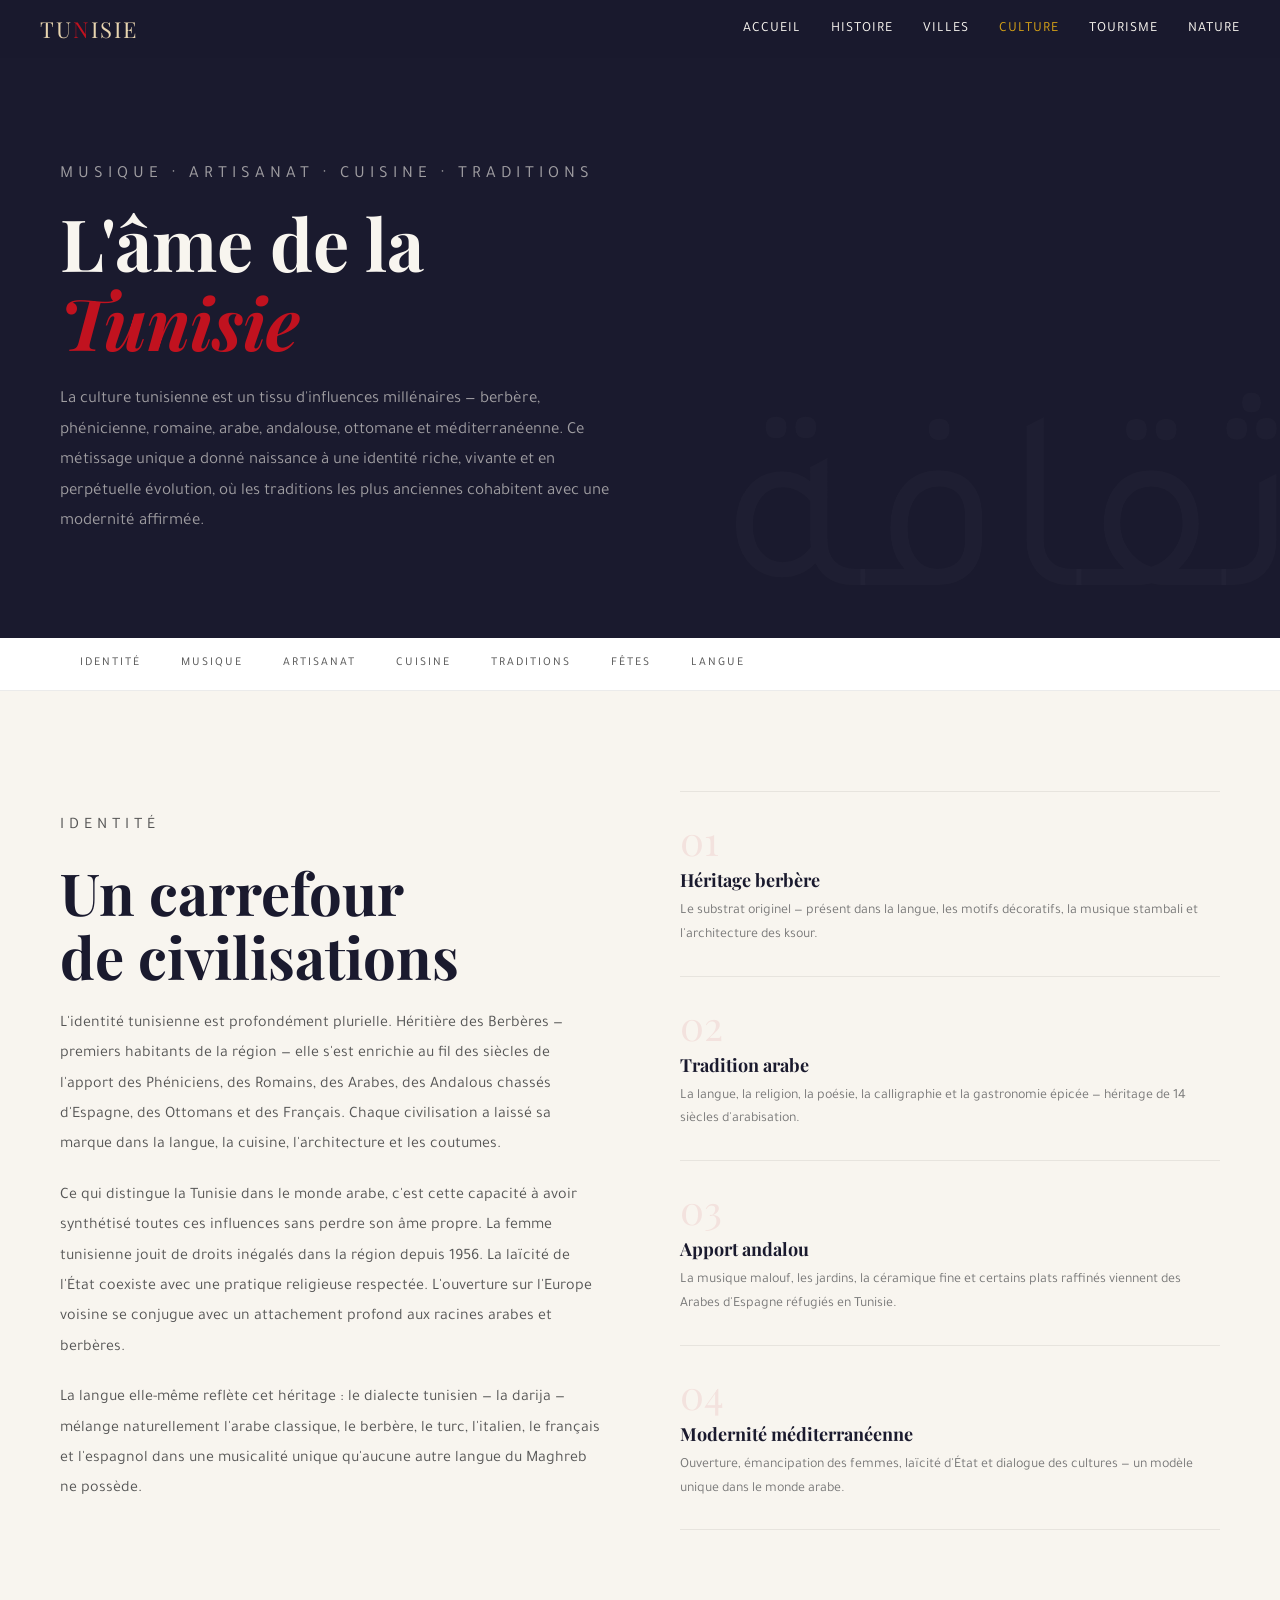
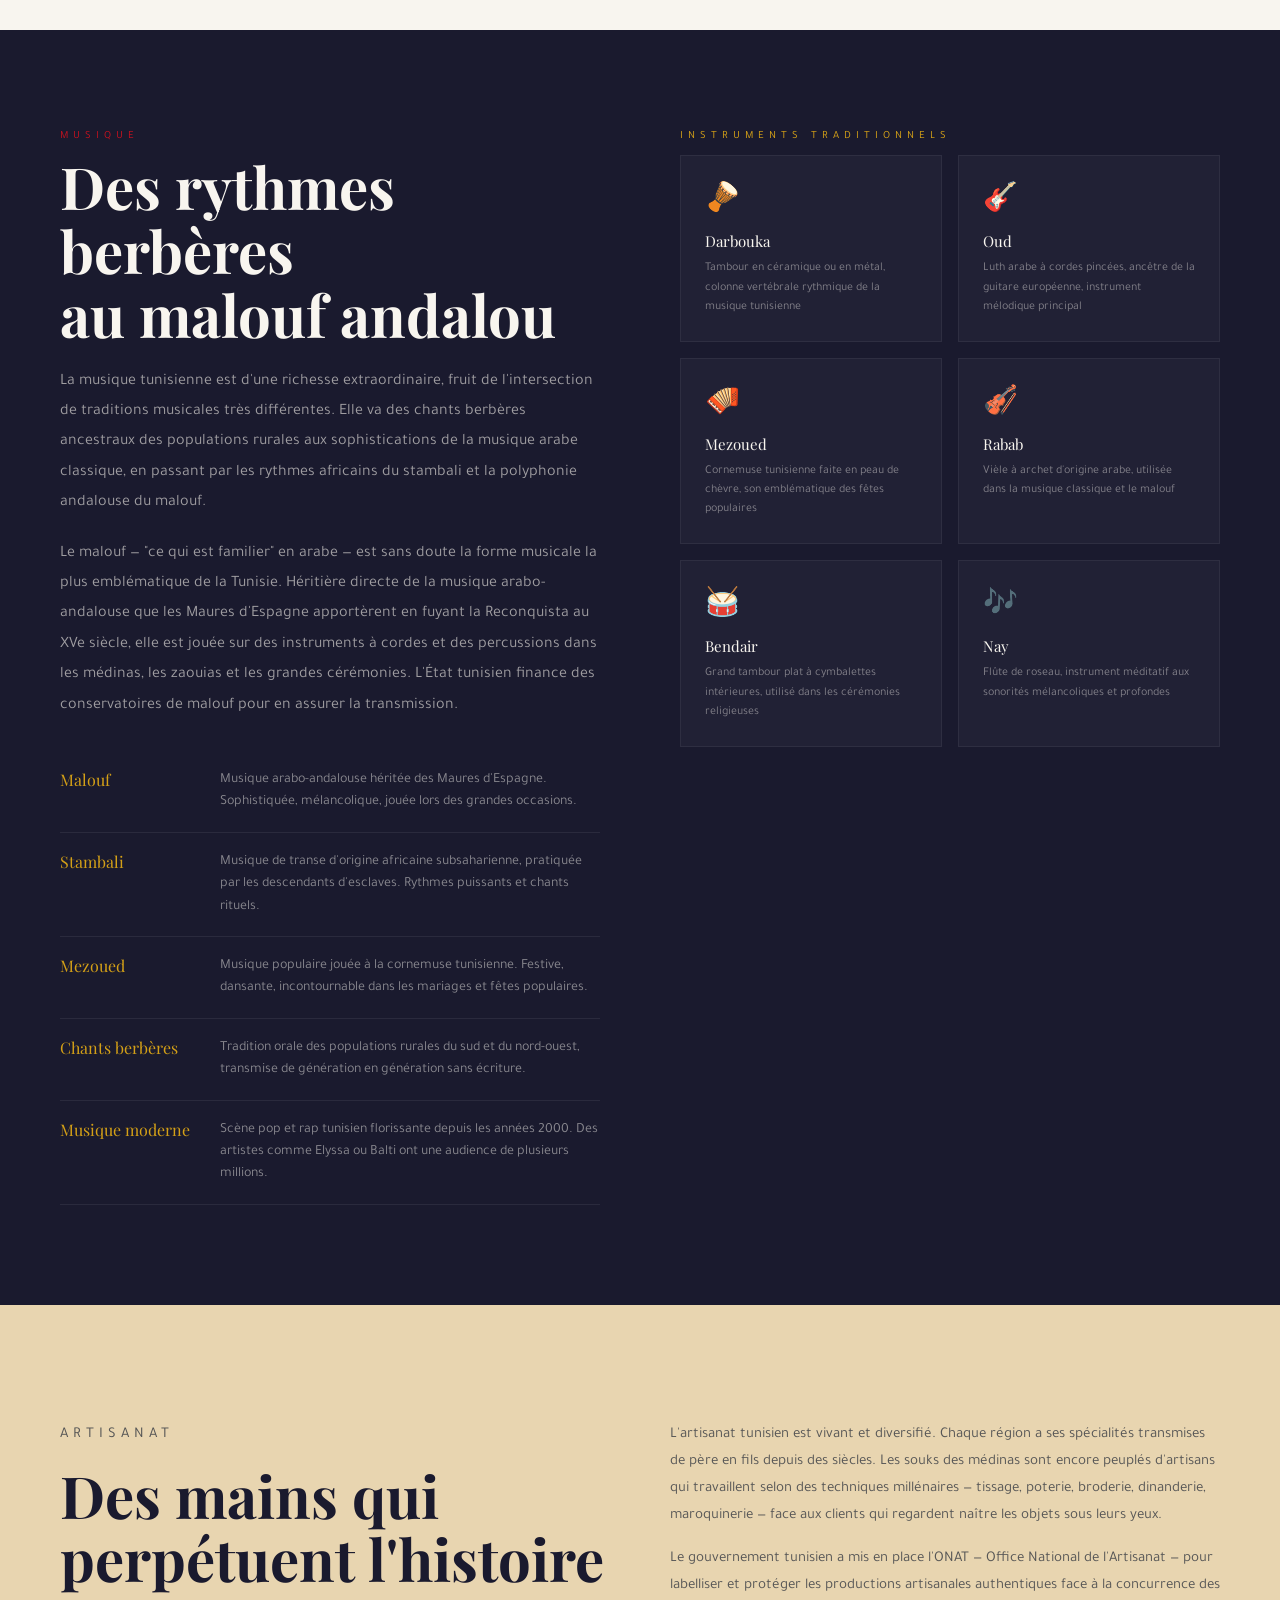
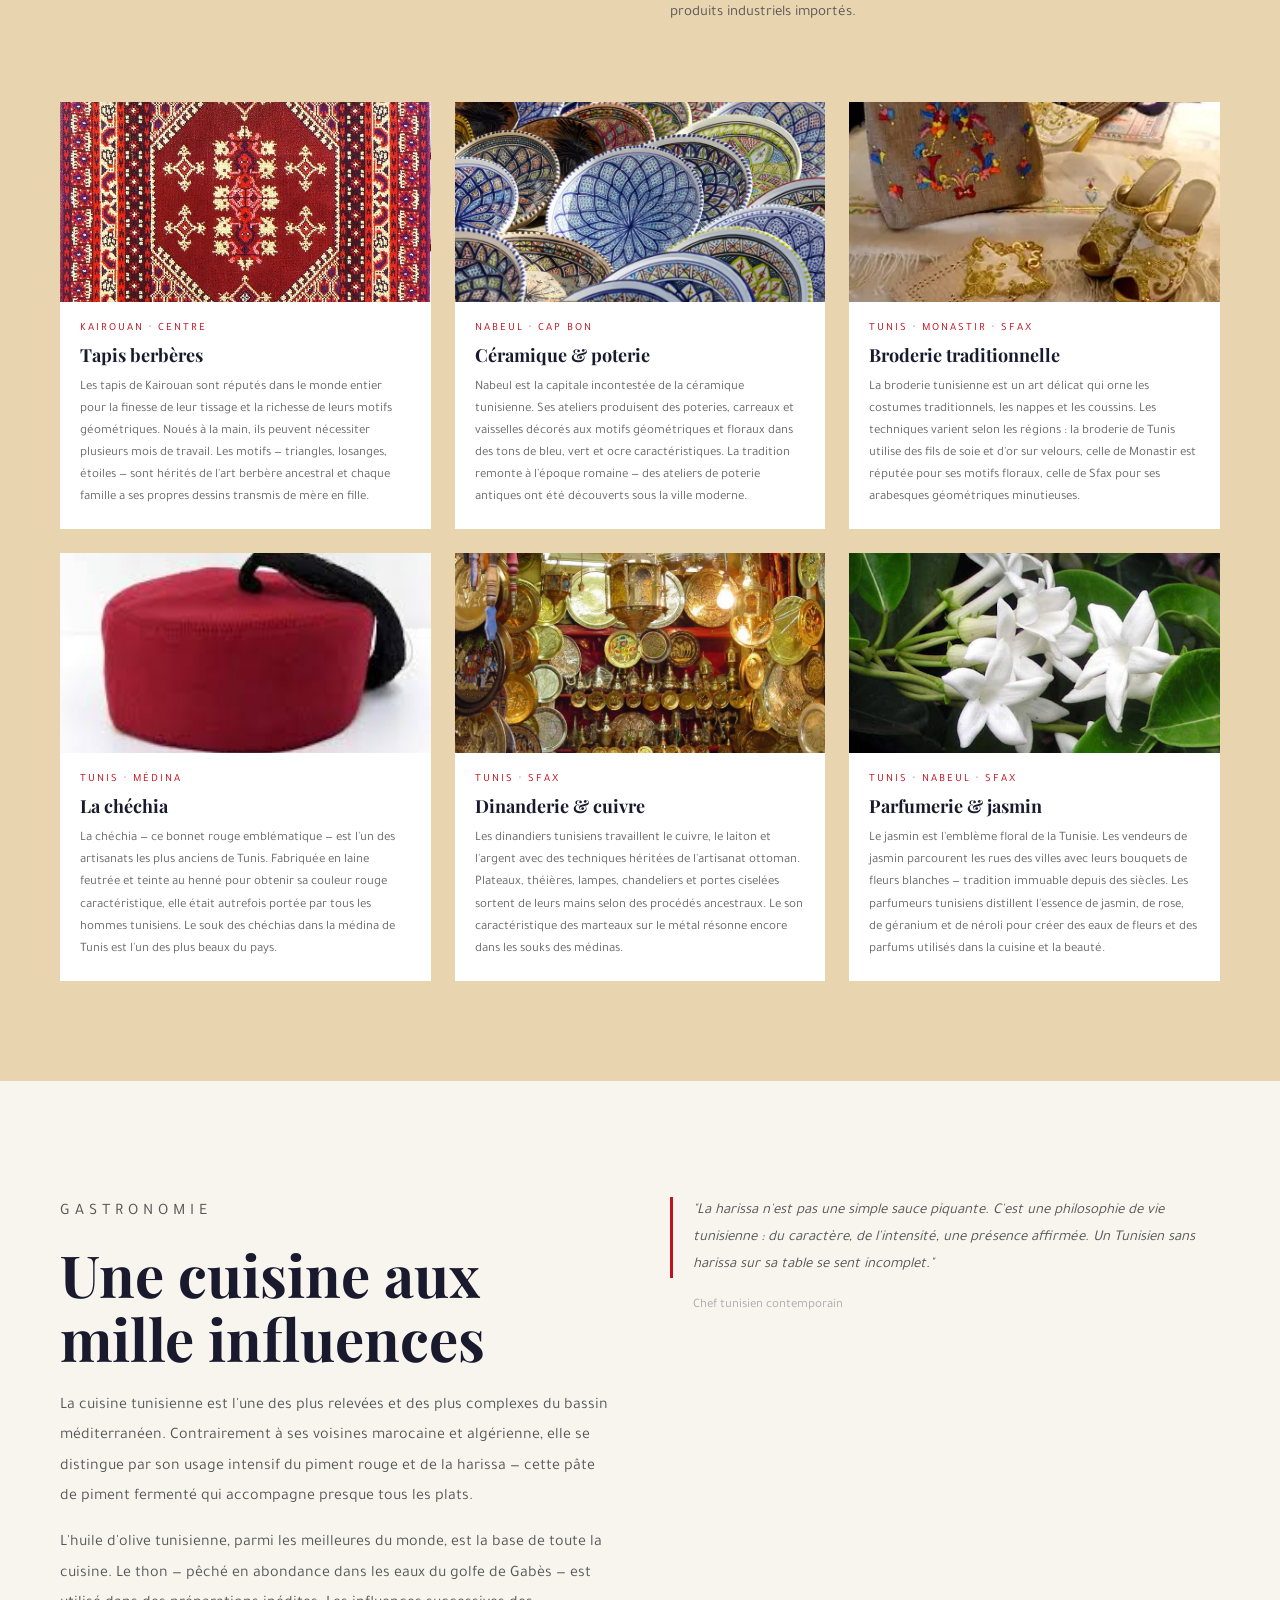
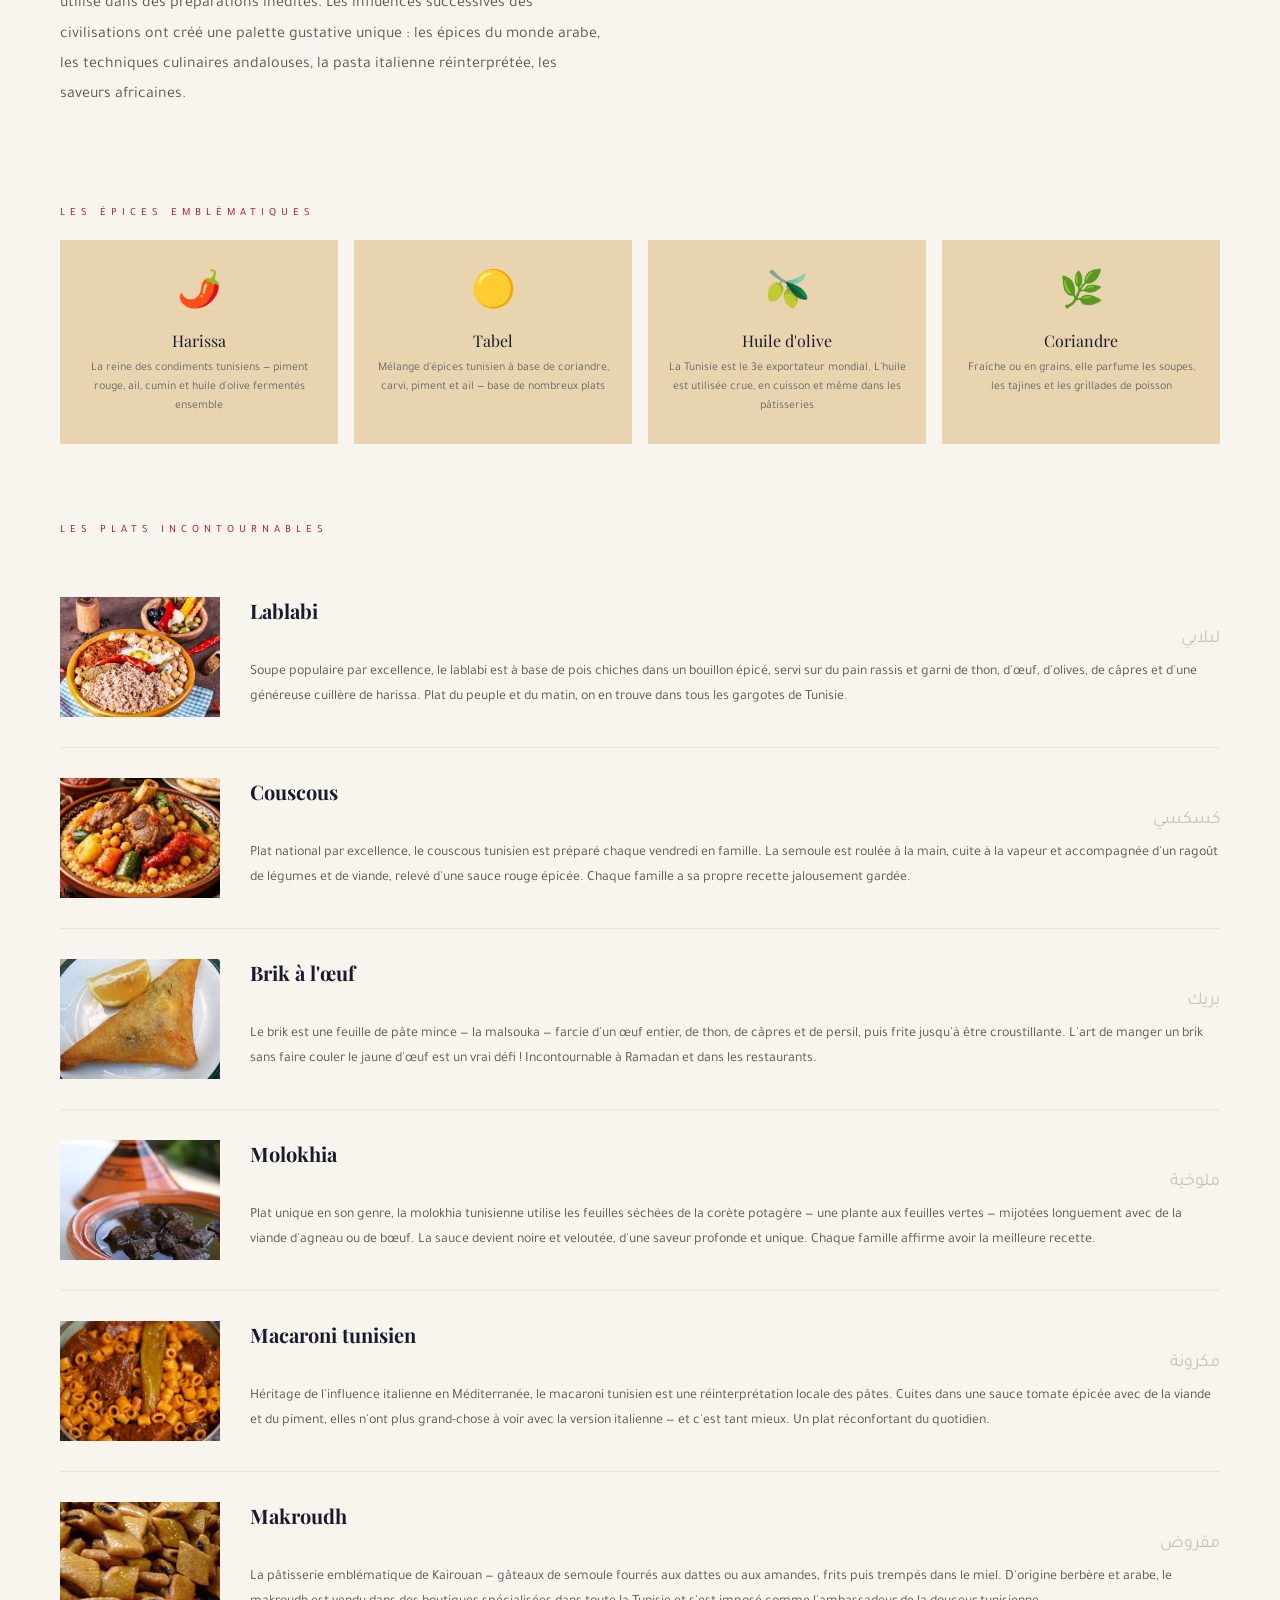
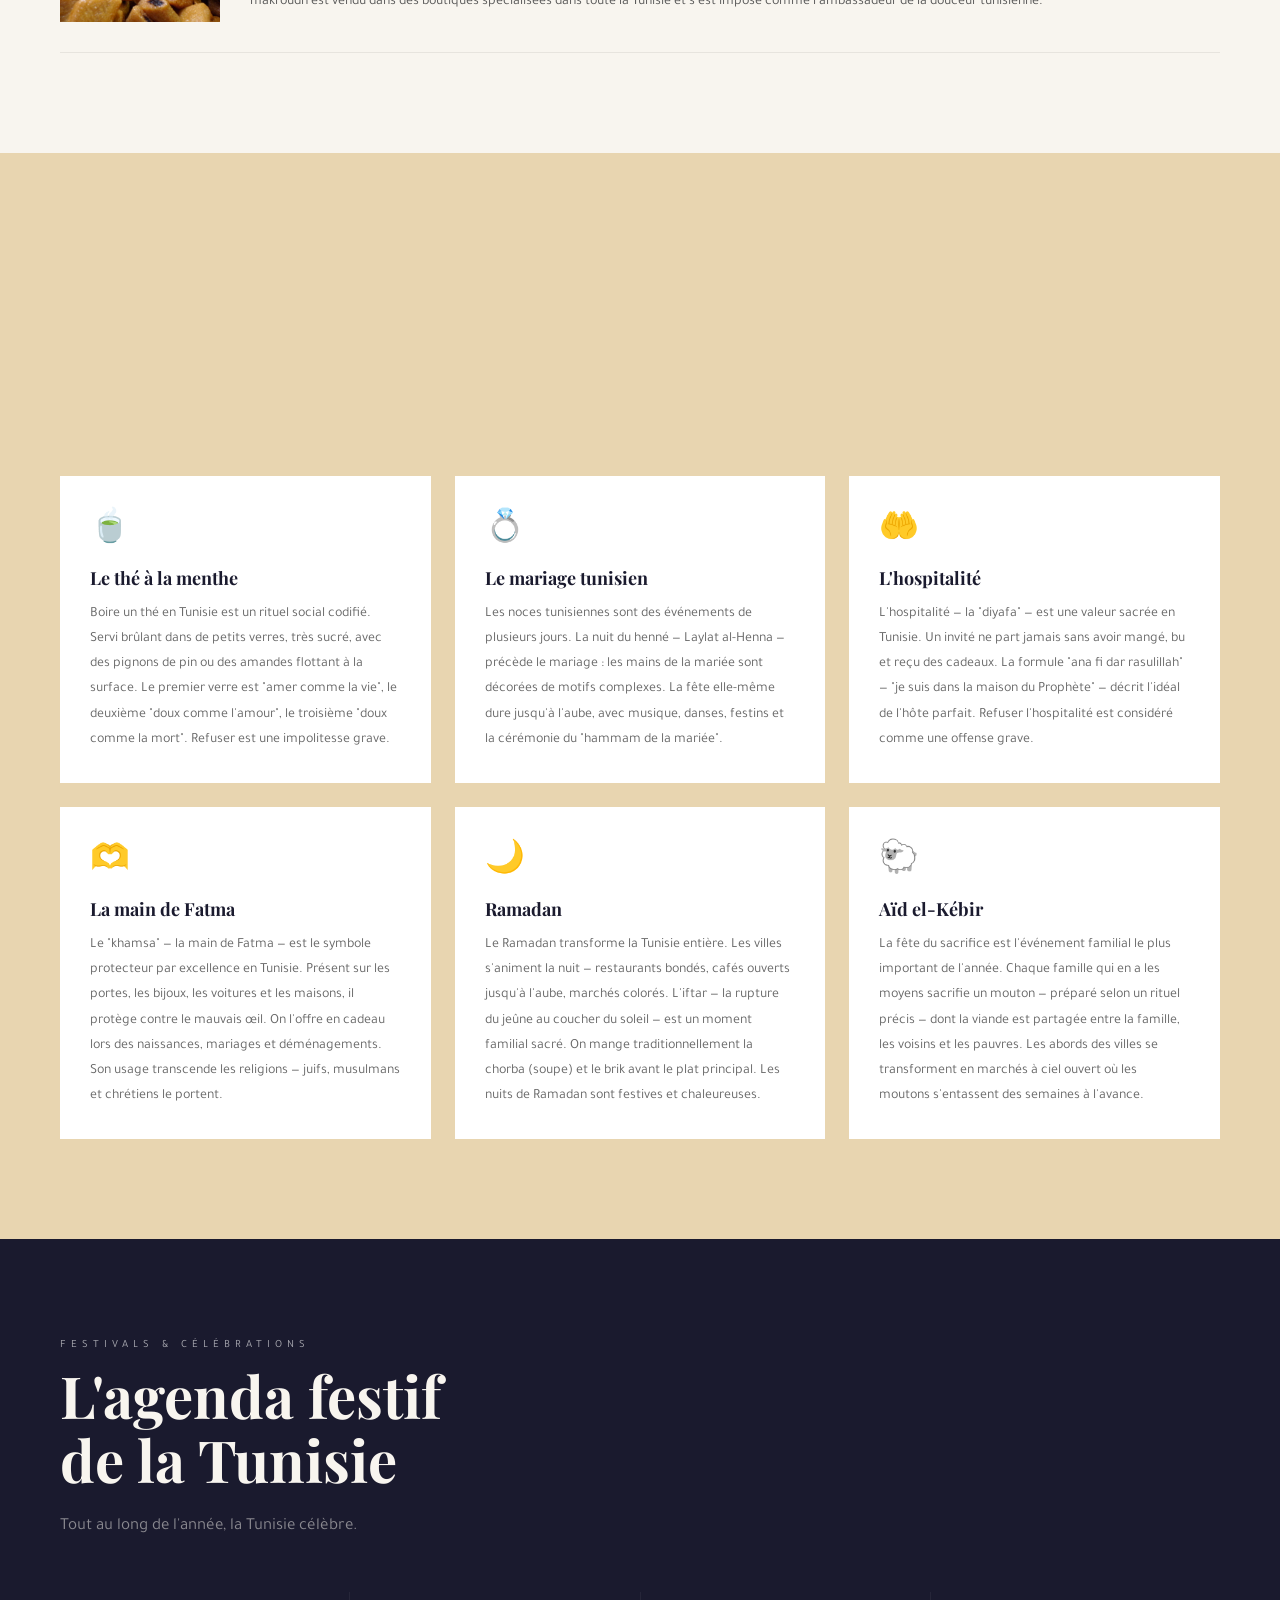
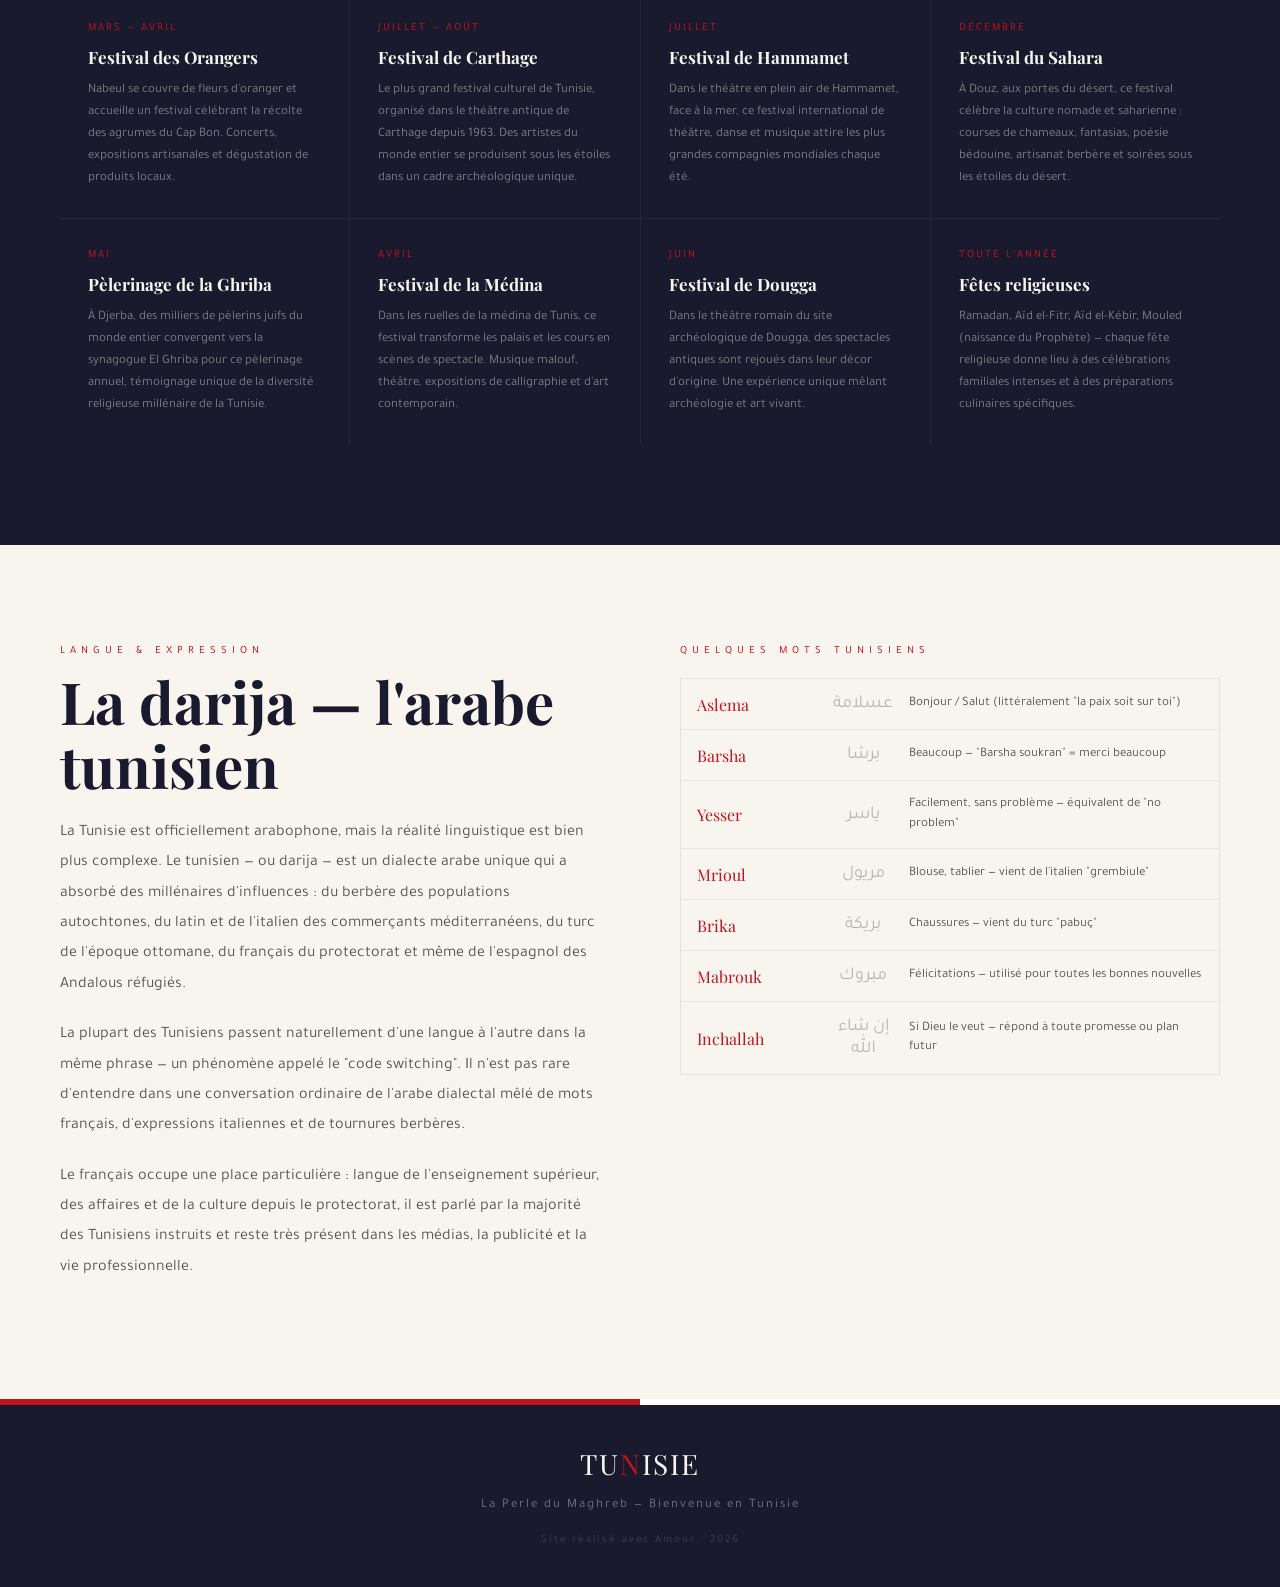
==== commit 05a97ef7: "fin de projet" ====
--- a/culture.html
+++ b/culture.html
@@ -8,635 +8,7 @@
   <link href="https://fonts.googleapis.com/css2?family=Playfair+Display:ital,wght@0,400;0,700;1,400&family=Tajawal:wght@300;400;700&display=swap" rel="stylesheet"/>
   <link rel="stylesheet" href="style.css"/>
 
-  <style>
-
-    /* ======================== */
-    /* HERO                     */
-    /* ======================== */
-    .culture-hero {
-      background: var(--nuit);
-      padding: 160px 60px 100px;
-      position: relative;
-      overflow: hidden;
-    }
-
-    .culture-hero::before {
-      content: 'ثقافة';
-      position: absolute;
-      font-family: 'Tajawal', sans-serif;
-      font-size: 280px;
-      color: rgba(255,255,255,0.02);
-      right: 0;
-      bottom: -40px;
-      line-height: 1;
-    }
-
-    /* motif géométrique berbère en fond */
-    .culture-hero::after {
-      content: '';
-      position: absolute;
-      inset: 0;
-      background-image: repeating-linear-gradient(
-        60deg, transparent, transparent 30px,
-        rgba(193,18,31,0.03) 30px, rgba(193,18,31,0.03) 31px
-      ), repeating-linear-gradient(
-        -60deg, transparent, transparent 30px,
-        rgba(212,160,23,0.03) 30px, rgba(212,160,23,0.03) 31px
-      );
-    }
-
-    .culture-hero-contenu {
-      max-width: 680px;
-      position: relative;
-      z-index: 2;
-    }
-
-    .culture-hero h1 {
-      font-family: 'Playfair Display', serif;
-      font-size: clamp(40px, 6vw, 68px);
-      color: var(--blanc);
-      line-height: 1.1;
-      margin-bottom: 20px;
-    }
-
-    .culture-hero h1 span { color: var(--rouge); font-style: italic; }
-
-    .culture-hero p {
-      font-size: 17px;
-      color: rgba(248,245,239,0.6);
-      line-height: 1.8;
-      max-width: 520px;
-    }
-
-    /* ======================== */
-    /* NAV INTERNE              */
-    /* ======================== */
-    .nav-interne {
-      background: white;
-      padding: 0 60px;
-      border-bottom: 1px solid #eee;
-      display: flex;
-      gap: 0;
-      overflow-x: auto;
-      position: sticky;
-      top: 60px;
-      z-index: 100;
-    }
-
-    .nav-interne a {
-      text-decoration: none;
-      color: #888;
-      font-size: 12px;
-      letter-spacing: 2px;
-      text-transform: uppercase;
-      padding: 20px 24px;
-      border-bottom: 2px solid transparent;
-      transition: color 0.2s, border-color 0.2s;
-      white-space: nowrap;
-    }
-
-    .nav-interne a:hover {
-      color: var(--rouge);
-      border-bottom-color: var(--rouge);
-    }
-
-    /* ======================== */
-    /* INTRO IDENTITE           */
-    /* ======================== */
-    .identite-section {
-      background: var(--blanc);
-      padding: 100px 60px;
-    }
-
-    .identite-layout {
-      display: grid;
-      grid-template-columns: 1fr 1fr;
-      gap: 80px;
-      align-items: center;
-      max-width: 1100px;
-      margin: 0 auto;
-    }
-
-    .identite-texte p {
-      font-size: 16px;
-      line-height: 1.9;
-      color: #444;
-      margin-bottom: 20px;
-    }
-
-    .identite-pilliers {
-      display: grid;
-      grid-template-columns: 1fr 1fr;
-      gap: 16px;
-    }
-
-    .pillier {
-      background: var(--nuit);
-      padding: 24px 20px;
-      position: relative;
-      overflow: hidden;
-    }
-
-    .pillier::before {
-      content: '';
-      position: absolute;
-      bottom: 0;
-      left: 0;
-      height: 3px;
-      width: 100%;
-      background: var(--rouge);
-    }
-
-    .pillier-num {
-      font-family: 'Playfair Display', serif;
-      font-size: 36px;
-      color: rgba(255,255,255,0.06);
-      line-height: 1;
-      margin-bottom: -8px;
-    }
-
-    .pillier-nom {
-      font-family: 'Playfair Display', serif;
-      font-size: 18px;
-      color: var(--blanc);
-      margin-bottom: 8px;
-    }
-
-    .pillier-desc {
-      font-size: 12px;
-      color: rgba(248,245,239,0.45);
-      line-height: 1.6;
-    }
-
-    /* ======================== */
-    /* SECTION MUSIQUE          */
-    /* ======================== */
-    .musique-section {
-      background: var(--nuit);
-      padding: 100px 60px;
-      position: relative;
-      overflow: hidden;
-      id: 'musique';
-    }
-
-    .musique-layout {
-      display: grid;
-      grid-template-columns: 1fr 1fr;
-      gap: 80px;
-      align-items: start;
-      max-width: 1100px;
-      margin: 0 auto;
-    }
-
-    .musique-titre { color: var(--blanc) !important; }
-
-    .musique-texte p {
-      font-size: 16px;
-      line-height: 1.9;
-      color: rgba(248,245,239,0.65);
-      margin-bottom: 20px;
-    }
-
-    /* les genres musicaux */
-    .genres-liste {
-      margin-top: 30px;
-      display: flex;
-      flex-direction: column;
-      gap: 0;
-    }
-
-    .genre-item {
-      display: grid;
-      grid-template-columns: 120px 1fr;
-      gap: 20px;
-      padding: 20px 0;
-      border-bottom: 1px solid rgba(255,255,255,0.06);
-      align-items: start;
-    }
-
-    .genre-nom {
-      font-family: 'Playfair Display', serif;
-      font-size: 16px;
-      color: var(--or);
-    }
-
-    .genre-desc {
-      font-size: 14px;
-      color: rgba(248,245,239,0.5);
-      line-height: 1.7;
-    }
-
-    /* instruments en sidebar */
-    .instruments-grid {
-      display: grid;
-      grid-template-columns: 1fr 1fr;
-      gap: 16px;
-      margin-top: 20px;
-    }
-
-    .instrument {
-      background: rgba(255,255,255,0.04);
-      border: 1px solid rgba(255,255,255,0.07);
-      padding: 20px;
-      text-align: center;
-    }
-
-    .instrument-emoji {
-      font-size: 32px;
-      display: block;
-      margin-bottom: 10px;
-    }
-
-    .instrument-nom {
-      font-family: 'Playfair Display', serif;
-      font-size: 15px;
-      color: var(--blanc);
-      margin-bottom: 4px;
-    }
-
-    .instrument-desc {
-      font-size: 12px;
-      color: rgba(248,245,239,0.4);
-      line-height: 1.5;
-    }
-
-    /* ======================== */
-    /* SECTION ARTISANAT        */
-    /* ======================== */
-    .artisanat-section {
-      background: var(--sable);
-      padding: 100px 60px;
-    }
-
-    .artisanat-intro {
-      max-width: 1100px;
-      margin: 0 auto 60px;
-      display: grid;
-      grid-template-columns: 1fr 1fr;
-      gap: 80px;
-      align-items: end;
-    }
-
-    .artisanat-intro p {
-      font-size: 16px;
-      line-height: 1.9;
-      color: #555;
-      margin-bottom: 16px;
-    }
-
-    /* les fiches artisanat */
-    .artisanat-grid {
-      display: grid;
-      grid-template-columns: repeat(3, 1fr);
-      gap: 20px;
-      max-width: 1100px;
-      margin: 0 auto;
-    }
-
-    .artisanat-card {
-      background: white;
-      overflow: hidden;
-      transition: transform 0.3s;
-    }
-
-    .artisanat-card:hover {
-      transform: translateY(-6px);
-    }
-
-    .artisanat-img {
-      width: 100%;
-      height: 200px;
-      object-fit: cover;
-      display: block;
-      background: var(--sable-fonce);
-    }
-
-    .artisanat-body {
-      padding: 24px;
-    }
-
-    .artisanat-origine {
-      font-size: 10px;
-      letter-spacing: 3px;
-      text-transform: uppercase;
-      color: var(--rouge);
-      margin-bottom: 8px;
-    }
-
-    .artisanat-nom {
-      font-family: 'Playfair Display', serif;
-      font-size: 20px;
-      color: var(--nuit);
-      margin-bottom: 10px;
-    }
-
-    .artisanat-desc {
-      font-size: 13px;
-      color: #777;
-      line-height: 1.7;
-    }
-
-    /* ======================== */
-    /* SECTION CUISINE          */
-    /* ======================== */
-    .cuisine-culture-section {
-      background: var(--blanc);
-      padding: 100px 60px;
-    }
-
-    .cuisine-culture-layout {
-      max-width: 1100px;
-      margin: 0 auto;
-    }
-
-    .cuisine-culture-intro {
-      display: grid;
-      grid-template-columns: 1fr 1fr;
-      gap: 80px;
-      margin-bottom: 60px;
-      align-items: center;
-    }
-
-    .cuisine-culture-intro p {
-      font-size: 16px;
-      line-height: 1.9;
-      color: #444;
-      margin-bottom: 16px;
-    }
-
-    /* les épices */
-    .epices-grid {
-      display: grid;
-      grid-template-columns: repeat(4, 1fr);
-      gap: 16px;
-      margin-bottom: 60px;
-    }
-
-    .epice-card {
-      background: var(--nuit);
-      padding: 24px 16px;
-      text-align: center;
-    }
-
-    .epice-emoji {
-      font-size: 36px;
-      display: block;
-      margin-bottom: 12px;
-    }
-
-    .epice-nom {
-      font-family: 'Playfair Display', serif;
-      font-size: 16px;
-      color: var(--blanc);
-      margin-bottom: 6px;
-    }
-
-    .epice-desc {
-      font-size: 12px;
-      color: rgba(248,245,239,0.45);
-      line-height: 1.5;
-    }
-
-    /* les plats en liste détaillée */
-    .plats-liste {
-      display: grid;
-      grid-template-columns: 1fr 1fr;
-      gap: 30px;
-    }
-
-    .plat-detail {
-      display: grid;
-      grid-template-columns: 100px 1fr;
-      gap: 20px;
-      padding-bottom: 30px;
-      border-bottom: 1px solid #f0f0f0;
-    }
-
-    .plat-detail-img {
-      width: 100px;
-      height: 100px;
-      object-fit: cover;
-      border-radius: 4px;
-      background: var(--sable);
-    }
-
-    .plat-detail-nom {
-      font-family: 'Playfair Display', serif;
-      font-size: 20px;
-      color: var(--nuit);
-      margin-bottom: 6px;
-    }
-
-    .plat-detail-arabe {
-      font-family: 'Tajawal', sans-serif;
-      font-size: 14px;
-      color: var(--rouge);
-      margin-bottom: 8px;
-    }
-
-    .plat-detail-desc {
-      font-size: 13px;
-      color: #666;
-      line-height: 1.7;
-    }
-
-    /* ======================== */
-    /* SECTION TRADITIONS       */
-    /* ======================== */
-    .traditions-section {
-      background: var(--nuit);
-      padding: 100px 60px;
-    }
-
-    .traditions-layout {
-      max-width: 1100px;
-      margin: 0 auto;
-    }
-
-    .traditions-titre { color: var(--blanc) !important; }
-
-    .traditions-grid {
-      display: grid;
-      grid-template-columns: repeat(3, 1fr);
-      gap: 30px;
-      margin-top: 50px;
-    }
-
-    .tradition-card {
-      border-top: 1px solid rgba(212,160,23,0.3);
-      padding-top: 28px;
-    }
-
-    .tradition-icone {
-      font-size: 32px;
-      margin-bottom: 16px;
-      display: block;
-    }
-
-    .tradition-nom {
-      font-family: 'Playfair Display', serif;
-      font-size: 20px;
-      color: var(--blanc);
-      margin-bottom: 12px;
-    }
-
-    .tradition-texte {
-      font-size: 14px;
-      color: rgba(248,245,239,0.55);
-      line-height: 1.8;
-    }
-
-    /* ======================== */
-    /* SECTION FETES            */
-    /* ======================== */
-    .fetes-section {
-      background: var(--rouge);
-      padding: 100px 60px;
-    }
-
-    .fetes-titre {
-      color: white !important;
-    }
-
-    .fetes-sous-titre {
-      color: rgba(255,255,255,0.7) !important;
-    }
-
-    .fetes-grid {
-      display: grid;
-      grid-template-columns: repeat(4, 1fr);
-      gap: 20px;
-      margin-top: 50px;
-      max-width: 1100px;
-    }
-
-    .fete-card {
-      background: rgba(255,255,255,0.08);
-      border: 1px solid rgba(255,255,255,0.15);
-      padding: 28px 20px;
-      transition: background 0.3s;
-    }
-
-    .fete-card:hover {
-      background: rgba(255,255,255,0.15);
-    }
-
-    .fete-mois {
-      font-size: 10px;
-      letter-spacing: 3px;
-      text-transform: uppercase;
-      color: rgba(255,255,255,0.5);
-      margin-bottom: 10px;
-    }
-
-    .fete-nom {
-      font-family: 'Playfair Display', serif;
-      font-size: 18px;
-      color: white;
-      margin-bottom: 10px;
-    }
-
-    .fete-desc {
-      font-size: 13px;
-      color: rgba(255,255,255,0.65);
-      line-height: 1.7;
-    }
-
-    /* ======================== */
-    /* SECTION LANGUE           */
-    /* ======================== */
-    .langue-section {
-      background: var(--sable);
-      padding: 100px 60px;
-    }
-
-    .langue-layout {
-      display: grid;
-      grid-template-columns: 1fr 1fr;
-      gap: 80px;
-      align-items: start;
-      max-width: 1100px;
-      margin: 0 auto;
-    }
-
-    .langue-texte p {
-      font-size: 16px;
-      line-height: 1.9;
-      color: #555;
-      margin-bottom: 16px;
-    }
-
-    /* les mots tunisiens */
-    .mots-tunisiens {
-      display: flex;
-      flex-direction: column;
-      gap: 0;
-    }
-
-    .mot-ligne {
-      display: grid;
-      grid-template-columns: 140px 1fr 1fr;
-      gap: 16px;
-      padding: 16px 0;
-      border-bottom: 1px solid rgba(0,0,0,0.07);
-      align-items: center;
-    }
-
-    .mot-tunisien {
-      font-family: 'Playfair Display', serif;
-      font-size: 18px;
-      color: var(--rouge);
-    }
-
-    .mot-arabe {
-      font-family: 'Tajawal', sans-serif;
-      font-size: 16px;
-      color: var(--nuit);
-      text-align: right;
-    }
-
-    .mot-traduction {
-      font-size: 14px;
-      color: #666;
-    }
-
-    /* ======================== */
-    /* RESPONSIVE               */
-    /* ======================== */
-    @media (max-width: 900px) {
-      .culture-hero { padding: 140px 20px 60px; }
-      .nav-interne { padding: 0 20px; }
-      .identite-section,
-      .musique-section,
-      .artisanat-section,
-      .cuisine-culture-section,
-      .traditions-section,
-      .fetes-section,
-      .langue-section { padding: 60px 20px; }
-
-      .identite-layout,
-      .musique-layout,
-      .artisanat-intro,
-      .cuisine-culture-intro,
-      .langue-layout { grid-template-columns: 1fr; gap: 40px; }
-
-      .artisanat-grid { grid-template-columns: 1fr 1fr; }
-      .traditions-grid { grid-template-columns: 1fr 1fr; }
-      .fetes-grid { grid-template-columns: 1fr 1fr; }
-      .epices-grid { grid-template-columns: 1fr 1fr; }
-      .plats-liste { grid-template-columns: 1fr; }
-      .identite-pilliers { grid-template-columns: 1fr; }
-    }
-
-    @media (max-width: 600px) {
-      .artisanat-grid { grid-template-columns: 1fr; }
-      .traditions-grid { grid-template-columns: 1fr; }
-      .fetes-grid { grid-template-columns: 1fr; }
-      .mot-ligne { grid-template-columns: 1fr 1fr; }
-      .mot-arabe { display: none; }
-    }
-
-  </style>
+  
 </head>
 <body>
 
--- a/style.css
+++ b/style.css
@@ -911,6 +911,2174 @@
   height: 100%;
   object-fit: cover; /* l'image se recadre sans se déformer */
 }
+/* fin des styles de base */
+
+
+/* ======================== */
+/*   HERO CULTURE           */
+/* ======================== */
+.culture-hero {
+  background: var(--nuit);
+  padding: 160px 60px 100px;
+  position: relative;
+  overflow: hidden;
+}
+
+.culture-hero::before {
+  content: 'ثقافة';
+  position: absolute;
+  font-family: 'Tajawal', sans-serif;
+  font-size: 260px;
+  color: rgba(255,255,255,0.02);
+  right: -20px;
+  bottom: -40px;
+  line-height: 1;
+}
+
+.culture-hero-contenu {
+  max-width: 700px;
+  position: relative;
+  z-index: 2;
+}
+
+.culture-hero-contenu h1 {
+  font-family: 'Playfair Display', serif;
+  font-size: clamp(42px, 6vw, 72px);
+  color: var(--blanc);
+  line-height: 1.1;
+  margin-bottom: 24px;
+}
+
+.culture-hero-contenu h1 span {
+  color: var(--rouge);
+  font-style: italic;
+}
+
+.culture-hero-contenu p {
+  font-size: 17px;
+  color: rgba(248,245,239,0.6);
+  line-height: 1.8;
+  max-width: 560px;
+}
+
+
+/* ======================== */
+/*   HERO TOURISME          */
+/* ======================== */
+.tourisme-hero {
+  background: var(--nuit);
+  padding: 160px 60px 100px;
+  position: relative;
+  overflow: hidden;
+}
+
+.tourisme-hero::before {
+  content: 'سفر';
+  position: absolute;
+  font-family: 'Tajawal', sans-serif;
+  font-size: 300px;
+  color: rgba(255,255,255,0.02);
+  right: -20px;
+  bottom: -40px;
+  line-height: 1;
+}
+
+.tourisme-hero-contenu {
+  max-width: 700px;
+  position: relative;
+  z-index: 2;
+}
+
+.tourisme-hero-contenu h1 {
+  font-family: 'Playfair Display', serif;
+  font-size: clamp(42px, 6vw, 72px);
+  color: var(--blanc);
+  line-height: 1.1;
+  margin-bottom: 20px;
+}
+
+.tourisme-hero-contenu h1 span {
+  color: var(--rouge);
+  font-style: italic;
+}
+
+.tourisme-hero-desc {
+  font-size: 17px;
+  color: rgba(248,245,239,0.6);
+  line-height: 1.8;
+  max-width: 560px;
+  margin-bottom: 40px;
+}
+
+.hero-stats {
+  display: flex;
+  gap: 40px;
+  margin-top: 10px;
+}
+
+.hero-stat-item {
+  display: flex;
+  flex-direction: column;
+  gap: 4px;
+}
+
+.hero-stat-val {
+  font-family: 'Playfair Display', serif;
+  font-size: 32px;
+  color: var(--or);
+  line-height: 1;
+}
+
+.hero-stat-label {
+  font-size: 12px;
+  letter-spacing: 2px;
+  text-transform: uppercase;
+  color: rgba(248,245,239,0.4);
+}
+
+
+/* ======================== */
+/*   HERO VILLES            */
+/* ======================== */
+.villes-hero {
+  background: var(--nuit);
+  padding: 160px 60px 100px;
+  position: relative;
+  overflow: hidden;
+}
+
+.villes-hero::before {
+  content: 'مدن';
+  position: absolute;
+  font-family: 'Tajawal', sans-serif;
+  font-size: 300px;
+  color: rgba(255,255,255,0.02);
+  right: -20px;
+  bottom: -40px;
+  line-height: 1;
+}
+
+.villes-hero-contenu {
+  max-width: 700px;
+  position: relative;
+  z-index: 2;
+}
+
+.villes-hero-contenu h1 {
+  font-family: 'Playfair Display', serif;
+  font-size: clamp(42px, 6vw, 72px);
+  color: var(--blanc);
+  line-height: 1.1;
+  margin-bottom: 24px;
+}
+
+.villes-hero-contenu h1 span {
+  color: var(--rouge);
+  font-style: italic;
+}
+
+.villes-hero-contenu p {
+  font-size: 17px;
+  color: rgba(248,245,239,0.6);
+  line-height: 1.8;
+  max-width: 560px;
+}
+
+
+/* ======================== */
+/*   NAVIGATION INTERNE     */
+/* ======================== */
+.nav-interne,
+.nav-tourisme {
+  position: sticky;
+  top: 56px;
+  z-index: 100;
+  background: white;
+  border-bottom: 1px solid rgba(0,0,0,0.08);
+  padding: 0 60px;
+  display: flex;
+  gap: 0;
+  overflow-x: auto;
+}
+
+.nav-interne a,
+.nav-tourisme a {
+  text-decoration: none;
+  color: #555;
+  font-size: 12px;
+  letter-spacing: 2px;
+  text-transform: uppercase;
+  padding: 18px 20px;
+  border-bottom: 2px solid transparent;
+  white-space: nowrap;
+  transition: color 0.2s, border-color 0.2s;
+}
+
+.nav-interne a:hover,
+.nav-tourisme a:hover {
+  color: var(--rouge);
+  border-bottom-color: var(--rouge);
+}
+
+
+/* ======================== */
+/*   IDENTITE               */
+/* ======================== */
+.identite-section {
+  background: var(--blanc);
+  padding: 100px 60px;
+}
+
+.identite-layout {
+  display: grid;
+  grid-template-columns: 1fr 1fr;
+  gap: 80px;
+  align-items: start;
+}
+
+.identite-texte p {
+  font-size: 16px;
+  color: #555;
+  line-height: 1.9;
+  margin-bottom: 20px;
+  margin-top: 20px;
+}
+
+.identite-pilliers {
+  display: flex;
+  flex-direction: column;
+  gap: 0;
+}
+
+.pillier {
+  padding: 28px 0;
+  border-bottom: 1px solid rgba(0,0,0,0.07);
+}
+
+.pillier:first-child {
+  border-top: 1px solid rgba(0,0,0,0.07);
+}
+
+.pillier-num {
+  font-family: 'Playfair Display', serif;
+  font-size: 40px;
+  color: rgba(193,18,31,0.08);
+  line-height: 1;
+  margin-bottom: 8px;
+}
+
+.pillier-nom {
+  font-family: 'Playfair Display', serif;
+  font-size: 18px;
+  color: var(--nuit);
+  margin-bottom: 8px;
+}
+
+.pillier-desc {
+  font-size: 14px;
+  color: #777;
+  line-height: 1.7;
+}
+
+
+/* ======================== */
+/*   MUSIQUE                */
+/* ======================== */
+.musique-section {
+  background: var(--nuit);
+  padding: 100px 60px;
+}
+
+.musique-layout {
+  display: grid;
+  grid-template-columns: 1fr 1fr;
+  gap: 80px;
+}
+
+.musique-titre {
+  color: var(--blanc) !important;
+}
+
+.musique-texte p {
+  font-size: 16px;
+  color: rgba(248,245,239,0.6);
+  line-height: 1.9;
+  margin-bottom: 20px;
+  margin-top: 20px;
+}
+
+.genres-liste {
+  display: flex;
+  flex-direction: column;
+  gap: 0;
+  margin-top: 30px;
+}
+
+.genre-item {
+  padding: 18px 0;
+  border-bottom: 1px solid rgba(255,255,255,0.07);
+  display: grid;
+  grid-template-columns: 140px 1fr;
+  gap: 20px;
+  align-items: start;
+}
+
+.genre-nom {
+  font-family: 'Playfair Display', serif;
+  font-size: 16px;
+  color: var(--or);
+}
+
+.genre-desc {
+  font-size: 14px;
+  color: rgba(248,245,239,0.5);
+  line-height: 1.6;
+}
+
+.instruments-grid {
+  display: grid;
+  grid-template-columns: 1fr 1fr;
+  gap: 16px;
+}
+
+.instrument {
+  background: rgba(255,255,255,0.03);
+  border: 1px solid rgba(255,255,255,0.06);
+  padding: 24px;
+}
+
+.instrument-emoji {
+  font-size: 28px;
+  display: block;
+  margin-bottom: 12px;
+}
+
+.instrument-nom {
+  font-family: 'Playfair Display', serif;
+  font-size: 15px;
+  color: var(--blanc);
+  margin-bottom: 8px;
+}
+
+.instrument-desc {
+  font-size: 12px;
+  color: rgba(248,245,239,0.45);
+  line-height: 1.6;
+}
+
+
+/* ======================== */
+/*   ARTISANAT              */
+/* ======================== */
+.artisanat-section {
+  background: var(--sable);
+  padding: 100px 60px;
+}
+
+.artisanat-intro {
+  display: grid;
+  grid-template-columns: 1fr 1fr;
+  gap: 60px;
+  align-items: start;
+  margin-bottom: 60px;
+}
+
+.artisanat-intro p {
+  font-size: 15px;
+  color: #555;
+  line-height: 1.8;
+  margin-bottom: 16px;
+  margin-top: 16px;
+}
+
+.artisanat-grid {
+  display: grid;
+  grid-template-columns: repeat(3, 1fr);
+  gap: 24px;
+}
+
+.artisanat-card {
+  background: white;
+  overflow: hidden;
+  transition: transform 0.3s, box-shadow 0.3s;
+}
+
+.artisanat-card:hover {
+  transform: translateY(-4px);
+  box-shadow: 0 12px 30px rgba(0,0,0,0.1);
+}
+
+.artisanat-img {
+  width: 100%;
+  height: 200px;
+  object-fit: cover;
+  display: block;
+}
+
+.artisanat-body {
+  padding: 20px;
+}
+
+.artisanat-origine {
+  font-size: 11px;
+  letter-spacing: 2px;
+  text-transform: uppercase;
+  color: var(--rouge);
+  margin-bottom: 8px;
+}
+
+.artisanat-nom {
+  font-family: 'Playfair Display', serif;
+  font-size: 18px;
+  color: var(--nuit);
+  margin-bottom: 10px;
+}
+
+.artisanat-desc {
+  font-size: 13px;
+  color: #666;
+  line-height: 1.7;
+}
+
+
+/* ======================== */
+/*   CUISINE (page culture) */
+/* ======================== */
+.cuisine-culture-section {
+  background: var(--blanc);
+  padding: 100px 60px;
+}
+
+.cuisine-culture-layout {
+  display: flex;
+  flex-direction: column;
+  gap: 80px;
+}
+
+.cuisine-culture-intro {
+  display: grid;
+  grid-template-columns: 1fr 1fr;
+  gap: 60px;
+  align-items: start;
+}
+
+.cuisine-culture-intro > div p {
+  font-size: 16px;
+  color: #555;
+  line-height: 1.9;
+  margin-bottom: 16px;
+  margin-top: 16px;
+}
+
+.epices-grid {
+  display: grid;
+  grid-template-columns: repeat(4, 1fr);
+  gap: 16px;
+}
+
+.epice-card {
+  background: var(--sable);
+  padding: 28px 20px;
+  text-align: center;
+}
+
+.epice-emoji {
+  font-size: 36px;
+  display: block;
+  margin-bottom: 12px;
+}
+
+.epice-nom {
+  font-family: 'Playfair Display', serif;
+  font-size: 16px;
+  color: var(--nuit);
+  margin-bottom: 8px;
+}
+
+.epice-desc {
+  font-size: 12px;
+  color: #666;
+  line-height: 1.6;
+}
+
+.plats-liste {
+  display: flex;
+  flex-direction: column;
+  gap: 0;
+}
+
+.plat-detail {
+  display: grid;
+  grid-template-columns: 160px 1fr;
+  gap: 30px;
+  padding: 30px 0;
+  border-bottom: 1px solid rgba(0,0,0,0.07);
+  align-items: start;
+}
+
+.plat-detail-img {
+  width: 100%;
+  height: 120px;
+  object-fit: cover;
+  display: block;
+}
+
+.plat-detail-nom {
+  font-family: 'Playfair Display', serif;
+  font-size: 20px;
+  color: var(--nuit);
+  margin-bottom: 4px;
+}
+
+.plat-detail-arabe {
+  font-family: 'Tajawal', sans-serif;
+  font-size: 18px;
+  color: rgba(0,0,0,0.2);
+  margin-bottom: 10px;
+  direction: rtl;
+}
+
+.plat-detail-desc {
+  font-size: 14px;
+  color: #555;
+  line-height: 1.8;
+}
+
+
+/* ======================== */
+/*   TRADITIONS             */
+/* ======================== */
+.traditions-section {
+  background: var(--sable);
+  padding: 100px 60px;
+}
+
+.traditions-layout {
+  display: flex;
+  flex-direction: column;
+  gap: 50px;
+}
+
+.traditions-titre {
+  color: var(--nuit);
+}
+
+.traditions-grid {
+  display: grid;
+  grid-template-columns: repeat(3, 1fr);
+  gap: 24px;
+}
+
+.tradition-card {
+  background: white;
+  padding: 30px;
+}
+
+.tradition-icone {
+  font-size: 32px;
+  display: block;
+  margin-bottom: 16px;
+}
+
+.tradition-nom {
+  font-family: 'Playfair Display', serif;
+  font-size: 18px;
+  color: var(--nuit);
+  margin-bottom: 12px;
+}
+
+.tradition-texte {
+  font-size: 14px;
+  color: #666;
+  line-height: 1.8;
+}
+
+
+/* ======================== */
+/*   FETES                  */
+/* ======================== */
+.fetes-section {
+  background: var(--nuit);
+  padding: 100px 60px;
+}
+
+.fetes-titre {
+  color: var(--blanc) !important;
+}
+
+.fetes-sous-titre {
+  color: rgba(248,245,239,0.5) !important;
+  margin-bottom: 0 !important;
+}
+
+.fetes-grid {
+  display: grid;
+  grid-template-columns: repeat(4, 1fr);
+  gap: 1px;
+  background: rgba(255,255,255,0.05);
+  margin-top: 50px;
+}
+
+.fete-card {
+  background: var(--nuit);
+  padding: 28px;
+  border-top: 2px solid transparent;
+  transition: border-color 0.3s;
+}
+
+.fete-card:hover {
+  border-top-color: var(--rouge);
+}
+
+.fete-mois {
+  font-size: 11px;
+  letter-spacing: 2px;
+  text-transform: uppercase;
+  color: var(--rouge);
+  margin-bottom: 12px;
+}
+
+.fete-nom {
+  font-family: 'Playfair Display', serif;
+  font-size: 17px;
+  color: var(--blanc);
+  margin-bottom: 12px;
+  line-height: 1.2;
+}
+
+.fete-desc {
+  font-size: 13px;
+  color: rgba(248,245,239,0.45);
+  line-height: 1.7;
+}
+
+
+/* ======================== */
+/*   LANGUE                 */
+/* ======================== */
+.langue-section {
+  background: var(--blanc);
+  padding: 100px 60px;
+}
+
+.langue-layout {
+  display: grid;
+  grid-template-columns: 1fr 1fr;
+  gap: 80px;
+  align-items: start;
+}
+
+.langue-texte p {
+  font-size: 16px;
+  color: #555;
+  line-height: 1.9;
+  margin-bottom: 16px;
+  margin-top: 20px;
+}
+
+.mots-tunisiens {
+  display: flex;
+  flex-direction: column;
+  gap: 0;
+  border: 1px solid rgba(0,0,0,0.08);
+}
+
+.mot-ligne {
+  display: grid;
+  grid-template-columns: 120px 60px 1fr;
+  gap: 16px;
+  padding: 14px 16px;
+  border-bottom: 1px solid rgba(0,0,0,0.06);
+  align-items: center;
+}
+
+.mot-ligne:last-child { border-bottom: none; }
+
+.mot-tunisien {
+  font-family: 'Playfair Display', serif;
+  font-size: 16px;
+  color: var(--rouge);
+}
+
+.mot-arabe {
+  font-family: 'Tajawal', sans-serif;
+  font-size: 18px;
+  color: rgba(0,0,0,0.25);
+  text-align: center;
+}
+
+.mot-traduction {
+  font-size: 13px;
+  color: #555;
+  line-height: 1.5;
+}
+
+
+/* ======================== */
+/*   VILLES TOURISME        */
+/* ======================== */
+.villes-tourisme {
+  background: var(--blanc);
+  padding: 100px 60px;
+}
+
+.villes-tourisme-layout {
+  display: flex;
+  flex-direction: column;
+  gap: 60px;
+}
+
+.villes-tourisme-intro {
+  display: grid;
+  grid-template-columns: 1fr 1fr;
+  gap: 60px;
+  align-items: end;
+}
+
+.villes-tourisme-intro > p {
+  font-size: 16px;
+  color: #555;
+  line-height: 1.8;
+  margin-top: 20px;
+}
+
+.villes-principales-grid {
+  display: grid;
+  grid-template-columns: 2fr 1fr 1fr;
+  grid-template-rows: 300px 300px;
+  gap: 16px;
+}
+
+.ville-principale-card {
+  position: relative;
+  overflow: hidden;
+  cursor: pointer;
+}
+
+.ville-principale-card img {
+  width: 100%;
+  height: 100%;
+  object-fit: cover;
+  display: block;
+  transition: transform 0.4s;
+}
+
+.ville-principale-card:hover img {
+  transform: scale(1.04);
+}
+
+.vp-tunis { grid-row: 1 / 3; }
+
+.ville-principale-card::after {
+  content: '';
+  position: absolute;
+  inset: 0;
+  background: linear-gradient(to top, rgba(10,10,30,0.8) 0%, transparent 60%);
+}
+
+.ville-principale-info {
+  position: absolute;
+  bottom: 0;
+  left: 0;
+  right: 0;
+  z-index: 2;
+  padding: 24px;
+}
+
+.ville-principale-tag {
+  font-size: 11px;
+  letter-spacing: 2px;
+  text-transform: uppercase;
+  color: rgba(255,255,255,0.6);
+  margin-bottom: 4px;
+}
+
+.ville-principale-nom {
+  font-family: 'Playfair Display', serif;
+  font-size: 24px;
+  color: white;
+  margin-bottom: 8px;
+}
+
+.vp-tunis .ville-principale-nom { font-size: 36px; }
+
+.ville-highlights {
+  display: flex;
+  flex-wrap: wrap;
+  gap: 6px;
+}
+
+.ville-highlight {
+  font-size: 10px;
+  letter-spacing: 1px;
+  text-transform: uppercase;
+  background: rgba(255,255,255,0.15);
+  color: rgba(255,255,255,0.8);
+  padding: 4px 10px;
+}
+
+.villes-descriptions {
+  display: grid;
+  grid-template-columns: repeat(3, 1fr);
+  gap: 40px;
+}
+
+.ville-desc-bloc h3 {
+  font-family: 'Playfair Display', serif;
+  font-size: 22px;
+  color: var(--nuit);
+  margin-bottom: 16px;
+  padding-bottom: 16px;
+  border-bottom: 1px solid rgba(0,0,0,0.08);
+}
+
+.ville-desc-bloc p {
+  font-size: 14px;
+  color: #555;
+  line-height: 1.8;
+  margin-bottom: 14px;
+}
+
+.ville-infos-pratiques {
+  display: flex;
+  flex-direction: column;
+  gap: 0;
+  margin-top: 20px;
+  border: 1px solid rgba(0,0,0,0.07);
+}
+
+.info-ligne {
+  display: grid;
+  grid-template-columns: 130px 1fr;
+  gap: 12px;
+  padding: 10px 14px;
+  border-bottom: 1px solid rgba(0,0,0,0.06);
+  align-items: baseline;
+}
+
+.info-ligne:last-child { border-bottom: none; }
+
+.info-ligne-label {
+  font-size: 11px;
+  letter-spacing: 1px;
+  text-transform: uppercase;
+  color: #aaa;
+}
+
+.info-ligne-val {
+  font-size: 13px;
+  color: var(--nuit);
+  line-height: 1.4;
+}
+
+
+/* ======================== */
+/*   SITES TOURISTIQUES     */
+/* ======================== */
+.sites-section {
+  background: var(--nuit);
+  padding: 100px 60px;
+}
+
+.sites-layout {
+  display: flex;
+  flex-direction: column;
+  gap: 50px;
+}
+
+.sites-grid {
+  display: grid;
+  grid-template-columns: repeat(3, 1fr);
+  gap: 24px;
+}
+
+.site-card {
+  background: rgba(255,255,255,0.03);
+  border: 1px solid rgba(255,255,255,0.06);
+  overflow: hidden;
+  transition: transform 0.3s;
+}
+
+.site-card:hover { transform: translateY(-4px); }
+
+.site-card-img {
+  width: 100%;
+  height: 200px;
+  object-fit: cover;
+  display: block;
+  filter: brightness(0.85);
+  transition: filter 0.3s;
+}
+
+.site-card:hover .site-card-img { filter: brightness(1); }
+
+.site-card-body { padding: 24px; }
+
+.site-card-type {
+  font-size: 10px;
+  letter-spacing: 2px;
+  text-transform: uppercase;
+  color: var(--rouge);
+  margin-bottom: 8px;
+}
+
+.site-card-nom {
+  font-family: 'Playfair Display', serif;
+  font-size: 20px;
+  color: var(--blanc);
+  margin-bottom: 12px;
+}
+
+.site-card-desc {
+  font-size: 13px;
+  color: rgba(248,245,239,0.5);
+  line-height: 1.8;
+  margin-bottom: 20px;
+}
+
+.site-infos {
+  display: grid;
+  grid-template-columns: 1fr 1fr;
+  gap: 1px;
+  background: rgba(255,255,255,0.06);
+}
+
+.site-info {
+  background: rgba(26,26,46,0.95);
+  padding: 12px;
+  display: flex;
+  flex-direction: column;
+  gap: 4px;
+}
+
+.site-info-label {
+  font-size: 10px;
+  letter-spacing: 1px;
+  text-transform: uppercase;
+  color: rgba(248,245,239,0.35);
+}
+
+.site-info-val {
+  font-size: 13px;
+  color: var(--blanc);
+}
+
+
+/* ======================== */
+/*   ACTIVITES              */
+/* ======================== */
+.activites-section {
+  background: var(--sable);
+  padding: 100px 60px;
+}
+
+.activites-layout {
+  display: flex;
+  flex-direction: column;
+  gap: 50px;
+}
+
+.activites-big {
+  display: grid;
+  grid-template-columns: repeat(3, 1fr);
+  gap: 32px;
+}
+
+.activite-big {
+  padding-top: 20px;
+  border-top: 2px solid var(--rouge);
+}
+
+.activite-big-num {
+  font-family: 'Playfair Display', serif;
+  font-size: 48px;
+  color: rgba(193,18,31,0.08);
+  line-height: 1;
+  margin-bottom: -10px;
+}
+
+.activite-big-icone {
+  font-size: 32px;
+  display: block;
+  margin-bottom: 12px;
+}
+
+.activite-big-titre {
+  font-family: 'Playfair Display', serif;
+  font-size: 20px;
+  color: var(--nuit);
+  margin-bottom: 14px;
+}
+
+.activite-big-desc {
+  font-size: 14px;
+  color: #555;
+  line-height: 1.8;
+  margin-bottom: 20px;
+}
+
+.sous-activites {
+  display: flex;
+  flex-direction: column;
+  gap: 8px;
+}
+
+.sous-activite {
+  font-size: 13px;
+  color: #666;
+  padding: 8px 12px;
+  background: rgba(255,255,255,0.6);
+  border-left: 2px solid var(--rouge);
+  line-height: 1.4;
+}
+
+
+/* ======================== */
+/*   CONSEILS PRATIQUES     */
+/* ======================== */
+.conseils-section {
+  background: var(--blanc);
+  padding: 100px 60px;
+}
+
+.conseils-layout {
+  display: flex;
+  flex-direction: column;
+  gap: 50px;
+}
+
+.conseils-grid {
+  display: grid;
+  grid-template-columns: repeat(4, 1fr);
+  gap: 24px;
+}
+
+.conseil-card {
+  padding: 28px;
+  background: var(--sable);
+  transition: transform 0.3s;
+}
+
+.conseil-card:hover { transform: translateY(-3px); }
+
+.conseil-icone {
+  font-size: 28px;
+  display: block;
+  margin-bottom: 14px;
+}
+
+.conseil-titre {
+  font-family: 'Playfair Display', serif;
+  font-size: 17px;
+  color: var(--nuit);
+  margin-bottom: 12px;
+}
+
+.conseil-texte {
+  font-size: 13px;
+  color: #666;
+  line-height: 1.8;
+}
+
+
+/* ======================== */
+/*   SAISONS                */
+/* ======================== */
+.saisons-section {
+  background: var(--nuit);
+  padding: 100px 60px;
+}
+
+.saisons-layout {
+  display: flex;
+  flex-direction: column;
+  gap: 50px;
+}
+
+.saisons-grid {
+  display: grid;
+  grid-template-columns: repeat(4, 1fr);
+  gap: 1px;
+  background: rgba(255,255,255,0.08);
+}
+
+.saison-item {
+  background: var(--nuit);
+  padding: 36px 28px;
+}
+
+.saison-item.recommandee {
+  background: rgba(193,18,31,0.08);
+}
+
+.saison-badge {
+  display: inline-block;
+  background: var(--rouge);
+  color: white;
+  font-size: 10px;
+  letter-spacing: 2px;
+  text-transform: uppercase;
+  padding: 4px 10px;
+  margin-bottom: 16px;
+}
+
+.saison-nom {
+  font-family: 'Playfair Display', serif;
+  font-size: 22px;
+  color: var(--blanc);
+  margin-bottom: 4px;
+}
+
+.saison-mois {
+  font-size: 12px;
+  letter-spacing: 1px;
+  color: rgba(248,245,239,0.4);
+  margin-bottom: 12px;
+}
+
+.saison-temp {
+  font-family: 'Playfair Display', serif;
+  font-size: 36px;
+  color: var(--or);
+  line-height: 1;
+  margin-bottom: 16px;
+}
+
+.saison-desc {
+  font-size: 13px;
+  color: rgba(248,245,239,0.5);
+  line-height: 1.7;
+}
+
+
+/* ======================== */
+/*   BUDGET                 */
+/* ======================== */
+.budget-section {
+  background: var(--blanc);
+  padding: 100px 60px;
+}
+
+.budget-layout {
+  display: grid;
+  grid-template-columns: 1fr 1fr;
+  gap: 80px;
+  align-items: start;
+}
+
+.budget-texte p {
+  font-size: 16px;
+  color: #555;
+  line-height: 1.8;
+  margin-bottom: 16px;
+  margin-top: 20px;
+}
+
+.budget-categories {
+  display: flex;
+  flex-direction: column;
+  gap: 0;
+  border: 1px solid rgba(0,0,0,0.08);
+}
+
+.budget-ligne {
+  display: grid;
+  grid-template-columns: 1fr auto auto;
+  gap: 16px;
+  padding: 16px 20px;
+  border-bottom: 1px solid rgba(0,0,0,0.06);
+  align-items: center;
+}
+
+.budget-ligne:last-child { border-bottom: none; }
+
+.budget-categorie {
+  font-size: 14px;
+  color: var(--nuit);
+}
+
+.budget-fourchette {
+  font-family: 'Playfair Display', serif;
+  font-size: 15px;
+  color: var(--rouge);
+  white-space: nowrap;
+}
+
+.budget-note {
+  font-size: 12px;
+  color: #aaa;
+  text-align: right;
+  white-space: nowrap;
+}
+
+.budget-total {
+  display: flex;
+  justify-content: space-between;
+  align-items: center;
+  background: var(--nuit);
+  padding: 20px;
+  margin-top: 16px;
+}
+
+.budget-total-label {
+  font-size: 13px;
+  letter-spacing: 1px;
+  text-transform: uppercase;
+  color: rgba(248,245,239,0.5);
+}
+
+.budget-total-val {
+  font-family: 'Playfair Display', serif;
+  font-size: 22px;
+  color: var(--or);
+}
+
+
+/* ======================== */
+/*   PAGE VILLES            */
+/* ======================== */
+.filtres-section {
+  background: white;
+  border-bottom: 1px solid rgba(0,0,0,0.08);
+  padding: 0 60px;
+  position: sticky;
+  top: 56px;
+  z-index: 100;
+}
+
+.filtres-wrap {
+  display: flex;
+  align-items: center;
+  gap: 8px;
+  padding: 14px 0;
+  overflow-x: auto;
+}
+
+.filtre-label {
+  font-size: 11px;
+  letter-spacing: 2px;
+  text-transform: uppercase;
+  color: #aaa;
+  white-space: nowrap;
+  margin-right: 8px;
+}
+
+.filtre-btn {
+  background: transparent;
+  border: 1px solid rgba(0,0,0,0.15);
+  color: #555;
+  padding: 8px 18px;
+  font-size: 12px;
+  letter-spacing: 1px;
+  text-transform: uppercase;
+  cursor: pointer;
+  white-space: nowrap;
+  transition: background 0.2s, color 0.2s, border-color 0.2s;
+  font-family: 'Tajawal', sans-serif;
+}
+
+.filtre-btn:hover,
+.filtre-btn.actif {
+  background: var(--rouge);
+  border-color: var(--rouge);
+  color: white;
+}
+
+.villes-section {
+  background: var(--blanc);
+  padding: 80px 60px;
+}
+
+.villes-grid {
+  display: grid;
+  grid-template-columns: repeat(4, 1fr);
+  gap: 20px;
+  margin-top: 40px;
+}
+
+.ville-fiche {
+  background: white;
+  overflow: hidden;
+  cursor: pointer;
+  transition: transform 0.3s, box-shadow 0.3s;
+  border: 1px solid rgba(0,0,0,0.06);
+}
+
+.ville-fiche:hover {
+  transform: translateY(-4px);
+  box-shadow: 0 12px 30px rgba(0,0,0,0.1);
+}
+
+.ville-fiche.capitale {
+  border-top: 3px solid var(--rouge);
+}
+
+.ville-fiche-img {
+  width: 100%;
+  height: 160px;
+  object-fit: cover;
+  display: block;
+  transition: transform 0.4s;
+}
+
+.ville-fiche:hover .ville-fiche-img {
+  transform: scale(1.04);
+}
+
+.ville-fiche-body { padding: 16px; }
+
+.ville-fiche-region {
+  font-size: 10px;
+  letter-spacing: 2px;
+  text-transform: uppercase;
+  color: var(--rouge);
+  margin-bottom: 6px;
+}
+
+.ville-fiche-nom {
+  font-family: 'Playfair Display', serif;
+  font-size: 17px;
+  color: var(--nuit);
+  margin-bottom: 8px;
+}
+
+.ville-fiche-desc {
+  font-size: 12px;
+  color: #777;
+  line-height: 1.6;
+  margin-bottom: 12px;
+}
+
+.ville-fiche-stats {
+  display: flex;
+  gap: 16px;
+  border-top: 1px solid rgba(0,0,0,0.06);
+  padding-top: 12px;
+}
+
+.ville-stat {
+  display: flex;
+  flex-direction: column;
+  gap: 2px;
+}
+
+.ville-stat-val {
+  font-size: 12px;
+  font-weight: 700;
+  color: var(--nuit);
+}
+
+.ville-stat-label {
+  font-size: 10px;
+  letter-spacing: 1px;
+  text-transform: uppercase;
+  color: #aaa;
+}
+
+.ville-fiche.cachee { display: none; }
+
+#map-villes {
+  width: 100%;
+  height: 480px;
+}
+
+
+/* ======================== */
+/*   POPUP DETAIL VILLE     */
+/* ======================== */
+.detail-overlay {
+  position: fixed;
+  inset: 0;
+  background: rgba(0,0,0,0.75);
+  z-index: 9999;
+  display: flex;
+  align-items: center;
+  justify-content: center;
+  padding: 20px;
+  opacity: 0;
+  pointer-events: none;
+  transition: opacity 0.3s;
+}
+
+.detail-overlay.actif {
+  opacity: 1;
+  pointer-events: all;
+}
+
+.detail-box {
+  background: white;
+  width: 100%;
+  max-width: 640px;
+  max-height: 90vh;
+  overflow-y: auto;
+  position: relative;
+  transform: translateY(20px);
+  transition: transform 0.3s;
+}
+
+.detail-overlay.actif .detail-box {
+  transform: translateY(0);
+}
+
+.detail-fermer {
+  position: absolute;
+  top: 12px;
+  right: 12px;
+  z-index: 10;
+  background: rgba(0,0,0,0.4);
+  border: none;
+  color: white;
+  width: 32px;
+  height: 32px;
+  border-radius: 50%;
+  font-size: 14px;
+  cursor: pointer;
+  transition: background 0.2s;
+  display: flex;
+  align-items: center;
+  justify-content: center;
+}
+
+.detail-fermer:hover { background: rgba(0,0,0,0.7); }
+
+.detail-img {
+  width: 100%;
+  height: 240px;
+  object-fit: cover;
+  display: block;
+}
+
+.detail-contenu { padding: 28px; }
+
+.detail-region {
+  font-size: 11px;
+  letter-spacing: 3px;
+  text-transform: uppercase;
+  color: var(--rouge);
+  margin-bottom: 6px;
+}
+
+.detail-nom {
+  font-family: 'Playfair Display', serif;
+  font-size: 28px;
+  color: var(--nuit);
+  margin-bottom: 4px;
+}
+
+.detail-arabe {
+  font-family: 'Tajawal', sans-serif;
+  font-size: 22px;
+  color: rgba(0,0,0,0.2);
+  margin-bottom: 12px;
+  direction: rtl;
+}
+
+.detail-desc {
+  font-size: 14px;
+  color: #555;
+  line-height: 1.8;
+  margin-bottom: 20px;
+}
+
+.detail-infos {
+  display: grid;
+  grid-template-columns: repeat(3, 1fr);
+  gap: 16px;
+  border-top: 1px solid #eee;
+  border-bottom: 1px solid #eee;
+  padding: 16px 0;
+  margin-bottom: 20px;
+}
+
+.detail-info-item {
+  display: flex;
+  flex-direction: column;
+  gap: 4px;
+}
+
+.detail-info-label {
+  font-size: 10px;
+  letter-spacing: 2px;
+  text-transform: uppercase;
+  color: #aaa;
+}
+
+.detail-info-val {
+  font-size: 13px;
+  color: var(--nuit);
+  font-weight: 500;
+  line-height: 1.4;
+}
+
+.detail-voir-titre {
+  font-size: 11px;
+  letter-spacing: 2px;
+  text-transform: uppercase;
+  color: var(--rouge);
+  margin-bottom: 10px;
+}
+
+.detail-voir-liste {
+  display: flex;
+  flex-wrap: wrap;
+  gap: 8px;
+  margin-bottom: 20px;
+}
+
+.detail-voir-tag {
+  font-size: 12px;
+  color: var(--nuit);
+  padding: 5px 12px;
+  background: var(--sable);
+}
+
+.detail-anecdote {
+  background: rgba(193,18,31,0.04);
+  border-left: 3px solid var(--rouge);
+  padding: 16px 20px;
+}
+
+.detail-anecdote-titre {
+  font-size: 10px;
+  letter-spacing: 2px;
+  text-transform: uppercase;
+  color: var(--rouge);
+  margin-bottom: 8px;
+}
+
+.detail-anecdote p {
+  font-size: 13px;
+  color: #555;
+  line-height: 1.7;
+  font-style: italic;
+}
+
+
+/* ======================== */
+/*   RESPONSIVE (pages)     */
+/* ======================== */
+@media (max-width: 768px) {
+  .identite-layout,
+  .musique-layout,
+  .artisanat-intro,
+  .cuisine-culture-intro,
+  .langue-layout,
+  .villes-tourisme-intro,
+  .budget-layout { grid-template-columns: 1fr; }
+
+  .artisanat-grid,
+  .traditions-grid { grid-template-columns: 1fr; }
+
+  .epices-grid { grid-template-columns: 1fr 1fr; }
+
+  .plat-detail { grid-template-columns: 1fr; }
+  .plat-detail-img { height: 180px; }
+
+  .fetes-grid { grid-template-columns: 1fr 1fr; }
+
+  .mot-ligne { grid-template-columns: 100px 1fr; }
+  .mot-arabe { display: none; }
+
+  .instruments-grid { grid-template-columns: 1fr; }
+
+  .villes-principales-grid {
+    grid-template-columns: 1fr;
+    grid-template-rows: auto;
+  }
+  .vp-tunis { grid-row: auto; }
+
+  .villes-descriptions,
+  .sites-grid,
+  .activites-big { grid-template-columns: 1fr; }
+
+  .conseils-grid { grid-template-columns: 1fr 1fr; }
+
+  .saisons-grid { grid-template-columns: 1fr 1fr; }
+
+  .villes-grid { grid-template-columns: 1fr 1fr; }
+
+  .filtres-section { padding: 0 20px; }
+
+  .nav-interne,
+  .nav-tourisme { padding: 0 20px; }
+
+  .culture-hero,
+  .tourisme-hero,
+  .villes-hero { padding: 140px 20px 60px; }
+
+  .identite-section,
+  .musique-section,
+  .artisanat-section,
+  .cuisine-culture-section,
+  .traditions-section,
+  .fetes-section,
+  .langue-section,
+  .villes-tourisme,
+  .sites-section,
+  .activites-section,
+  .conseils-section,
+  .saisons-section,
+  .budget-section,
+  .villes-section { padding: 60px 20px; }
+}
+
+/* ======================== */
+/*   PAGE NATURE            */
+/* ======================== */
+
+.nature-hero {
+  background: #1a2e1a;
+  padding: 160px 60px 100px;
+  position: relative;
+  overflow: hidden;
+}
+
+.nature-hero::before {
+  content: 'طبيعة';
+  position: absolute;
+  font-family: 'Tajawal', sans-serif;
+  font-size: 280px;
+  color: rgba(255,255,255,0.025);
+  right: -20px;
+  bottom: -40px;
+  line-height: 1;
+}
+
+.nature-hero-contenu {
+  max-width: 700px;
+  position: relative;
+  z-index: 2;
+}
+
+.nature-hero-contenu h1 {
+  font-family: 'Playfair Display', serif;
+  font-size: clamp(42px, 6vw, 72px);
+  color: var(--blanc);
+  line-height: 1.1;
+  margin-bottom: 24px;
+}
+
+.nature-hero-contenu h1 span {
+  color: #6dbf6d;
+  font-style: italic;
+}
+
+.nature-hero-contenu p {
+  font-size: 17px;
+  color: rgba(248,245,239,0.6);
+  line-height: 1.8;
+  max-width: 560px;
+}
+
+
+/* ======================== */
+/*   LES 3 ZONES            */
+/* ======================== */
+.zones-section {
+  background: var(--blanc);
+  padding: 100px 60px;
+}
+
+.zones-intro {
+  display: grid;
+  grid-template-columns: 1fr 1fr;
+  gap: 60px;
+  align-items: end;
+  margin-bottom: 60px;
+}
+
+.zones-grid {
+  display: grid;
+  grid-template-columns: repeat(3, 1fr);
+  gap: 0;
+}
+
+.zone-card {
+  position: relative;
+  overflow: hidden;
+}
+
+.zone-card-img {
+  height: 300px;
+  overflow: hidden;
+}
+
+.zone-card-img img {
+  width: 100%;
+  height: 100%;
+  object-fit: cover;
+  display: block;
+  transition: transform 0.5s;
+  filter: brightness(0.75);
+}
+
+.zone-card:hover .zone-card-img img {
+  transform: scale(1.04);
+}
+
+.zone-card-body {
+  padding: 32px;
+  background: white;
+  border-bottom: 3px solid transparent;
+  transition: border-color 0.3s;
+}
+
+.zone-nord .zone-card-body   { border-bottom-color: var(--turquoise); }
+.zone-centre .zone-card-body { border-bottom-color: var(--sable-fonce); }
+.zone-sud .zone-card-body    { border-bottom-color: var(--or); }
+
+.zone-num {
+  font-family: 'Playfair Display', serif;
+  font-size: 48px;
+  color: rgba(0,0,0,0.06);
+  line-height: 1;
+  margin-bottom: -8px;
+}
+
+.zone-titre {
+  font-family: 'Playfair Display', serif;
+  font-size: 20px;
+  color: var(--nuit);
+  margin-bottom: 14px;
+}
+
+.zone-desc {
+  font-size: 14px;
+  color: #555;
+  line-height: 1.8;
+  margin-bottom: 20px;
+}
+
+.zone-chiffres {
+  display: flex;
+  gap: 20px;
+  padding-top: 16px;
+  border-top: 1px solid rgba(0,0,0,0.07);
+}
+
+.zone-chiffre {
+  display: flex;
+  flex-direction: column;
+  gap: 3px;
+}
+
+.zone-chiffre-val {
+  font-family: 'Playfair Display', serif;
+  font-size: 18px;
+  color: var(--rouge);
+}
+
+.zone-chiffre-label {
+  font-size: 11px;
+  color: #aaa;
+  letter-spacing: 1px;
+}
+
+
+/* ======================== */
+/*   PARCS NATIONAUX        */
+/* ======================== */
+.parcs-section {
+  background: #1a2e1a;
+  padding: 100px 60px;
+}
+
+.parcs-header {
+  display: grid;
+  grid-template-columns: 1fr 1fr;
+  gap: 60px;
+  align-items: end;
+  margin-bottom: 50px;
+}
+
+.parcs-header .section-title { color: var(--blanc); }
+.parcs-header .section-desc  { color: rgba(248,245,239,0.55); }
+
+.parcs-grid {
+  display: grid;
+  grid-template-columns: 1fr 1fr 1fr;
+  grid-template-rows: auto auto;
+  gap: 16px;
+}
+
+.parc-card {
+  position: relative;
+  overflow: hidden;
+  cursor: pointer;
+}
+
+.parc-card.parc-featured {
+  grid-column: 1 / 3;
+}
+
+.parc-img {
+  width: 100%;
+  height: 100%;
+  object-fit: cover;
+  display: block;
+  min-height: 280px;
+  filter: brightness(0.55);
+  transition: filter 0.4s, transform 0.4s;
+}
+
+.parc-card:hover .parc-img {
+  filter: brightness(0.7);
+  transform: scale(1.03);
+}
+
+.parc-overlay {
+  position: absolute;
+  inset: 0;
+  display: flex;
+  flex-direction: column;
+  justify-content: flex-end;
+  padding: 36px;
+}
+
+.parc-overlay-small {
+  padding: 24px;
+}
+
+.parc-label {
+  font-size: 10px;
+  letter-spacing: 3px;
+  text-transform: uppercase;
+  color: #6dbf6d;
+  margin-bottom: 8px;
+}
+
+.parc-nom {
+  font-family: 'Playfair Display', serif;
+  font-size: 28px;
+  color: white;
+  margin-bottom: 4px;
+  line-height: 1.1;
+}
+
+.parc-overlay-small .parc-nom { font-size: 20px; }
+
+.parc-region {
+  font-size: 12px;
+  letter-spacing: 1px;
+  color: rgba(255,255,255,0.5);
+  margin-bottom: 12px;
+}
+
+.parc-desc {
+  font-size: 14px;
+  color: rgba(255,255,255,0.75);
+  line-height: 1.7;
+  max-width: 500px;
+}
+
+.parc-desc-short {
+  font-size: 13px;
+  color: rgba(255,255,255,0.65);
+  line-height: 1.6;
+}
+
+.parc-stats {
+  display: flex;
+  gap: 8px;
+  align-items: center;
+  margin-top: 16px;
+  font-size: 12px;
+  color: rgba(255,255,255,0.45);
+  letter-spacing: 1px;
+}
+
+
+/* ======================== */
+/*   FAUNE                  */
+/* ======================== */
+.faune-section {
+  background: var(--nuit);
+  padding: 100px 60px;
+}
+
+.faune-header {
+  margin-bottom: 50px;
+}
+
+.faune-titre  { color: var(--blanc) !important; }
+.faune-sous-titre { color: rgba(248,245,239,0.55) !important; }
+
+.faune-grid {
+  display: grid;
+  grid-template-columns: repeat(3, 1fr);
+  gap: 24px;
+}
+
+.faune-card {
+  background: rgba(255,255,255,0.03);
+  border: 1px solid rgba(255,255,255,0.06);
+  overflow: hidden;
+  transition: transform 0.3s;
+}
+
+.faune-card:hover { transform: translateY(-4px); }
+
+.faune-img-wrap {
+  height: 180px;
+  overflow: hidden;
+  background: rgba(255,255,255,0.05);
+}
+
+.faune-img-wrap img {
+  width: 100%;
+  height: 100%;
+  object-fit: cover;
+  display: block;
+  filter: grayscale(20%);
+  transition: filter 0.4s, transform 0.4s;
+}
+
+.faune-card:hover .faune-img-wrap img {
+  filter: grayscale(0%);
+  transform: scale(1.05);
+}
+
+.faune-body { padding: 20px; }
+
+.faune-zone {
+  font-size: 10px;
+  letter-spacing: 2px;
+  text-transform: uppercase;
+  color: #6dbf6d;
+  margin-bottom: 6px;
+}
+
+.faune-nom {
+  font-family: 'Playfair Display', serif;
+  font-size: 18px;
+  color: var(--blanc);
+  margin-bottom: 10px;
+}
+
+.faune-desc {
+  font-size: 13px;
+  color: rgba(248,245,239,0.5);
+  line-height: 1.7;
+}
+
+
+/* ======================== */
+/*   FLORE                  */
+/* ======================== */
+.flore-section {
+  background: var(--sable);
+  padding: 100px 60px;
+}
+
+.flore-layout {
+  display: grid;
+  grid-template-columns: repeat(3, 1fr);
+  gap: 32px;
+}
+
+.flore-item {
+  padding: 30px;
+  background: white;
+  border-top: 3px solid transparent;
+  transition: border-color 0.3s, transform 0.3s;
+}
+
+.flore-item:hover {
+  border-top-color: #6dbf6d;
+  transform: translateY(-3px);
+}
+
+.flore-icone {
+  font-size: 36px;
+  margin-bottom: 14px;
+  display: block;
+}
+
+.flore-nom {
+  font-family: 'Playfair Display', serif;
+  font-size: 18px;
+  color: var(--nuit);
+  margin-bottom: 4px;
+}
+
+.flore-region {
+  font-size: 11px;
+  letter-spacing: 2px;
+  text-transform: uppercase;
+  color: var(--rouge);
+  margin-bottom: 12px;
+}
+
+.flore-desc {
+  font-size: 13px;
+  color: #666;
+  line-height: 1.8;
+}
+
+
+/* ======================== */
+/*   PAYSAGES MOSAIQUE      */
+/* ======================== */
+.paysages-section {
+  background: var(--blanc);
+  padding: 100px 60px 0;
+}
+
+.paysages-header {
+  margin-bottom: 40px;
+}
+
+.paysages-mosaic {
+  display: grid;
+  grid-template-columns: repeat(3, 1fr);
+  grid-template-rows: 340px 340px;
+  gap: 8px;
+}
+
+.paysage-item {
+  position: relative;
+  overflow: hidden;
+}
+
+.paysage-item.paysage-large {
+  grid-column: span 2;
+}
+
+.paysage-item img {
+  width: 100%;
+  height: 100%;
+  object-fit: cover;
+  display: block;
+  transition: transform 0.5s;
+  filter: brightness(0.65);
+}
+
+.paysage-item:hover img {
+  transform: scale(1.04);
+}
+
+.paysage-legende {
+  position: absolute;
+  bottom: 0;
+  left: 0;
+  right: 0;
+  padding: 28px;
+  background: linear-gradient(to top, rgba(0,0,0,0.7), transparent);
+}
+
+.paysage-nom {
+  font-family: 'Playfair Display', serif;
+  font-size: 20px;
+  color: white;
+  margin-bottom: 6px;
+}
+
+.paysage-item.paysage-large .paysage-nom { font-size: 26px; }
+
+.paysage-desc {
+  font-size: 13px;
+  color: rgba(255,255,255,0.65);
+  line-height: 1.6;
+  max-width: 480px;
+}
+
+
+/* ======================== */
+/*   ACTIVITES NATURE       */
+/* ======================== */
+.activites-nature-section {
+  background: var(--blanc);
+  padding: 100px 60px;
+}
+
+.activites-nature-grid {
+  display: grid;
+  grid-template-columns: repeat(4, 1fr);
+  gap: 24px;
+}
+
+.activite-nature-card {
+  background: var(--nuit);
+  padding: 30px;
+  border-top: 3px solid transparent;
+  transition: border-color 0.3s;
+}
+
+.activite-nature-card:hover {
+  border-top-color: #6dbf6d;
+}
+
+.activite-nature-icone {
+  font-size: 32px;
+  display: block;
+  margin-bottom: 14px;
+}
+
+.activite-nature-titre {
+  font-family: 'Playfair Display', serif;
+  font-size: 18px;
+  color: var(--blanc);
+  margin-bottom: 16px;
+}
+
+.activite-nature-liste {
+  list-style: none;
+  display: flex;
+  flex-direction: column;
+  gap: 10px;
+}
+
+.activite-nature-liste li {
+  font-size: 13px;
+  color: rgba(248,245,239,0.55);
+  line-height: 1.4;
+  padding-left: 14px;
+  position: relative;
+}
+
+.activite-nature-liste li::before {
+  content: '—';
+  position: absolute;
+  left: 0;
+  color: #6dbf6d;
+  font-size: 10px;
+  top: 2px;
+}
+
+
+/* ======================== */
+/*   RESPONSIVE NATURE      */
+/* ======================== */
+@media (max-width: 768px) {
+  .nature-hero { padding: 140px 20px 60px; }
+
+  .zones-intro  { grid-template-columns: 1fr; }
+  .zones-grid   { grid-template-columns: 1fr; }
+
+  .parcs-header { grid-template-columns: 1fr; }
+  .parcs-grid   {
+    grid-template-columns: 1fr;
+    grid-template-rows: auto;
+  }
+  .parc-card.parc-featured { grid-column: auto; }
+
+  .faune-grid   { grid-template-columns: 1fr; }
+  .flore-layout { grid-template-columns: 1fr; }
+
+  .paysages-mosaic {
+    grid-template-columns: 1fr;
+    grid-template-rows: auto;
+  }
+  .paysage-item        { height: 260px; }
+  .paysage-item.paysage-large { grid-column: auto; }
+
+  .activites-nature-grid { grid-template-columns: 1fr 1fr; }
+
+  .zones-section, .parcs-section, .faune-section,
+  .flore-section, .paysages-section,
+  .activites-nature-section { padding: 60px 20px; }
+}
+
 /* fin du fichier css - bonne lecture ! */
 
 
@@ -1695,9 +3863,7 @@
   .rubrique-contenu { padding: 50px 20px; }
 }
 
-<style>
-
-    /* ======================== */
+/* ======================== */
     /* HERO                     */
     /* ======================== */
     .histoire-hero {
@@ -2261,6 +4427,9 @@
       justify-content: center;
       gap: 10px;
       margin-top: 30px;
+    }
+    .carousel-carousel{
+      gap: 20px
     }
 
     .dot {
@@ -2296,4 +4465,4 @@
       .perso-cle-header       { flex-direction: column; align-items: flex-start; }
     }
 
-  </style>+
